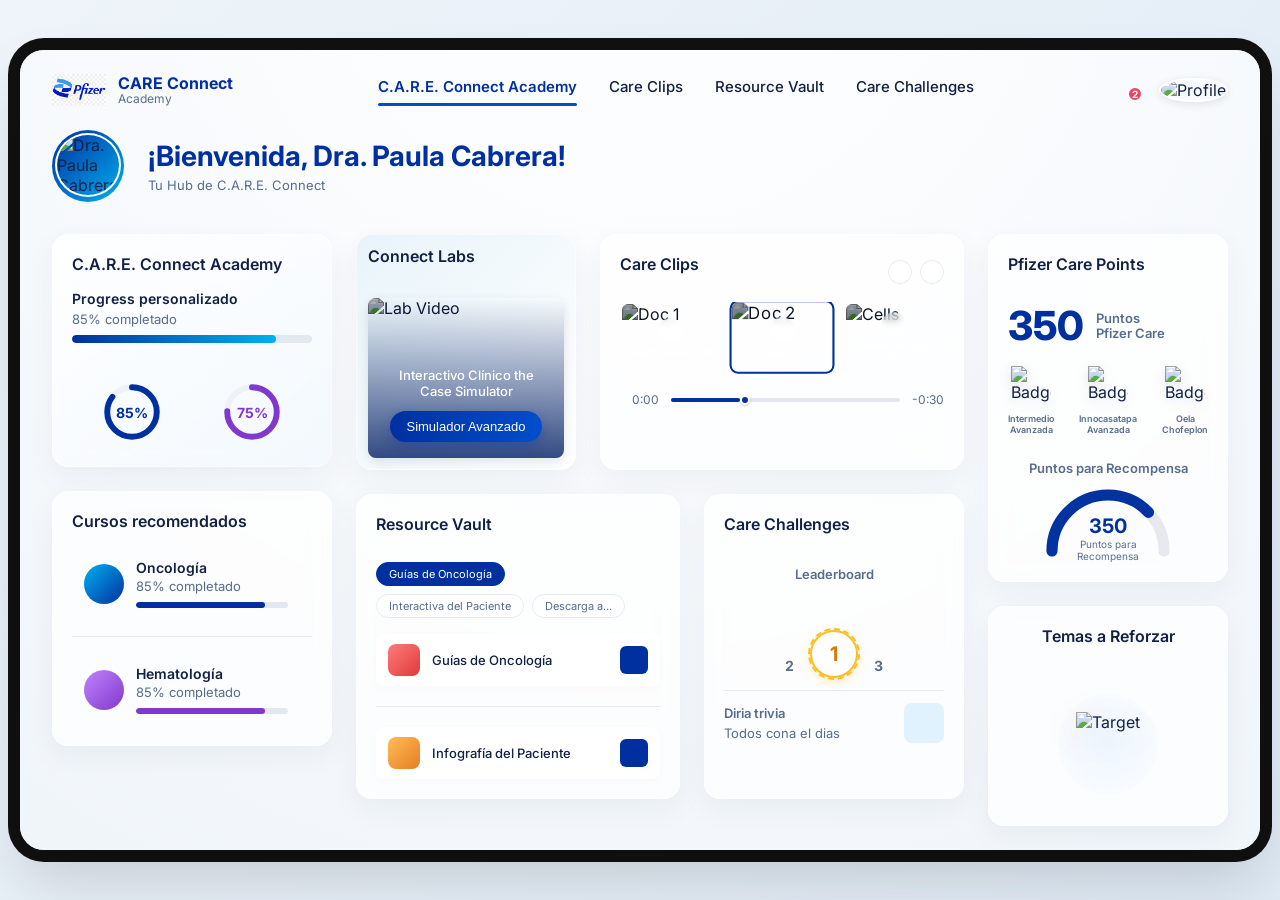
==== index.html @ 60bb23cb "Add files via upload" ====
<!DOCTYPE html>
<html lang="es">
<head>
    <meta charset="UTF-8">
    <meta name="viewport" content="width=device-width, initial-scale=1.0">
    <title>Pfizer CARE Connect Academy</title>
    <link rel="stylesheet" href="index.css">
    <link href="https://fonts.googleapis.com/css2?family=Inter:wght@400;500;600;700;800&display=swap" rel="stylesheet">
    <script src="https://unpkg.com/@phosphor-icons/web"></script>
</head>
<body>
    <div class="dashboard-wrapper">
        <div class="dashboard-container">
            <!-- Header -->
            <header class="header">
                <div class="logo">
                    <img src="logopng.png" alt="Pfizer Logo" class="pfizer-logo">
                    <div class="logo-text">
                        <span class="logo-title">CARE Connect</span>
                        <span class="logo-subtitle">Academy</span>
                    </div>
                </div>
                <nav class="main-nav">
                    <a href="#" class="active" data-target="view-academy">C.A.R.E. Connect Academy</a>
                    <a href="#" data-target="view-clips">Care Clips</a>
                    <a href="#" data-target="view-vault">Resource Vault</a>
                    <a href="#" data-target="view-challenges">Care Challenges</a>
                </nav>
                <div class="header-actions">
                    <i class="ph ph-chat-centered-dots action-icon" id="btn-chat"></i>
                    <div class="notification" id="btn-notification">
                        <i class="ph ph-bell action-icon"></i>
                        <span class="badge">2</span>
                        <div class="dropdown-menu" id="notif-dropdown">
                            <div class="dropdown-header">Notificaciones</div>
                            <div class="dropdown-item">Nueva guía subida</div>
                            <div class="dropdown-item">Actualización de curso</div>
                        </div>
                    </div>
                    <div class="profile-menu" id="btn-profile">
                        <img src="https://i.pravatar.cc/150?img=47" alt="Profile" class="profile-pic">
                        <div class="dropdown-menu" id="profile-dropdown">
                            <div class="dropdown-item">Mi Perfil</div>
                            <div class="dropdown-item">Configuración</div>
                            <div class="dropdown-divider"></div>
                            <div class="dropdown-item">Cerrar Sesión</div>
                        </div>
                    </div>
                </div>
            </header>

            <!-- Welcome Section (Visible across views, or can be dynamic) -->
            <section class="welcome-section" id="welcome-section">
                <div class="welcome-avatar-wrapper">
                    <img src="https://i.pravatar.cc/150?img=47" alt="Dra. Paula Cabrera" class="large-profile-pic">
                </div>
                <div class="welcome-text">
                    <h1 id="welcome-title">¡Bienvenida, Dra. Paula Cabrera!</h1>
                    <p id="welcome-subtitle">Tu Hub de C.A.R.E. Connect</p>
                </div>
            </section>

            <!-- Main Content Area -->
            <main class="content-area">
                
                <!-- VIEW: ACADEMY (DASHBOARD ORIGINAL) -->
                <div id="view-academy" class="view-section active">
                    <div class="grid-container">
                        <!-- Left Column -->
                        <div class="col-left">
                            <div class="card academy-progress-card">
                                <h2 class="card-title">C.A.R.E. Connect Academy</h2>
                                <div class="progress-info">
                                    <h3>Progress personalizado</h3>
                                    <p>85% completado</p>
                                    <div class="progress-bar-container">
                                        <div class="progress-bar-fill gradient-blue" style="width: 85%;"></div>
                                    </div>
                                </div>
                                <div class="circular-charts">
                                    <div class="circle-chart blue" data-percent="85">
                                        <svg viewBox="0 0 36 36" class="circular-chart blue">
                                            <path class="circle-bg" d="M18 2.0845 a 15.9155 15.9155 0 0 1 0 31.831 a 15.9155 15.9155 0 0 1 0 -31.831" />
                                            <path class="circle" stroke-dasharray="85, 100" d="M18 2.0845 a 15.9155 15.9155 0 0 1 0 31.831 a 15.9155 15.9155 0 0 1 0 -31.831" />
                                        </svg>
                                        <span>85%</span>
                                    </div>
                                    <div class="circle-chart purple" data-percent="75">
                                        <svg viewBox="0 0 36 36" class="circular-chart purple">
                                            <path class="circle-bg" d="M18 2.0845 a 15.9155 15.9155 0 0 1 0 31.831 a 15.9155 15.9155 0 0 1 0 -31.831" />
                                            <path class="circle" stroke-dasharray="75, 100" d="M18 2.0845 a 15.9155 15.9155 0 0 1 0 31.831 a 15.9155 15.9155 0 0 1 0 -31.831" />
                                        </svg>
                                        <span>75%</span>
                                    </div>
                                </div>
                            </div>
                            <div class="card recommended-courses">
                                <h2 class="card-title">Cursos recomendados</h2>
                                <div class="course-list">
                                    <div class="course-item">
                                        <div class="course-header">
                                            <div class="course-icon blue-bg"><i class="ph ph-virus"></i></div>
                                            <div class="course-details">
                                                <h4>Oncología</h4><p>85% completado</p>
                                                <div class="progress-bar-container sm"><div class="progress-bar-fill blue" style="width: 85%;"></div></div>
                                            </div>
                                            <i class="ph ph-caret-right chevron"></i>
                                        </div>
                                        <div class="course-body">
                                            <p>Módulo 1: Introducción completado.</p><p>Módulo 2: Tratamientos (en curso).</p>
                                            <button class="btn-primary" style="margin-top: 8px; font-size: 11px;">Continuar</button>
                                        </div>
                                    </div>
                                    <div class="divider"></div>
                                    <div class="course-item">
                                        <div class="course-header">
                                            <div class="course-icon purple-bg"><i class="ph ph-dna"></i></div>
                                            <div class="course-details">
                                                <h4>Hematología</h4><p>85% completado</p>
                                                <div class="progress-bar-container sm"><div class="progress-bar-fill purple" style="width: 85%;"></div></div>
                                            </div>
                                            <i class="ph ph-caret-right chevron"></i>
                                        </div>
                                        <div class="course-body">
                                            <p>Módulo 1: Conceptos básicos.</p>
                                            <button class="btn-primary" style="margin-top: 8px; font-size: 11px;">Continuar</button>
                                        </div>
                                    </div>
                                </div>
                            </div>
                        </div>

                        <!-- Middle Column -->
                        <div class="col-middle">
                            <div class="middle-top-row">
                                <div class="card connect-labs">
                                    <div class="card-header"><h2 class="card-title">Connect Labs</h2></div>
                                    <div class="lab-video-container">
                                        <img src="file:///C:/Users/monst/.gemini/antigravity/brain/89992538-8777-4d93-a651-e036938b153f/lab_simulator_1784930341610.jpg" alt="Lab Video" class="lab-img interactive-bg">
                                        <div class="video-overlay">
                                            <h3>Interactivo Clínico the<br>Case Simulator</h3>
                                            <button class="btn-primary pulse-btn" onclick="alert('Abriendo Simulador Avanzado...')">Simulador Avanzado</button>
                                        </div>
                                    </div>
                                </div>
                                <div class="card care-clips">
                                    <div class="card-header clips-header">
                                        <h2 class="card-title">Care Clips</h2>
                                        <div class="carousel-nav"><button class="nav-btn"><i class="ph ph-caret-left"></i></button><button class="nav-btn"><i class="ph ph-caret-right"></i></button></div>
                                    </div>
                                    <div class="clips-container">
                                        <div class="clip" data-title="Diagnóstica de 2 min" data-time="0:00" data-end="-2:00">
                                            <img src="https://images.unsplash.com/photo-1622253692010-333f2da6031d?ixlib=rb-4.0.3&auto=format&fit=crop&w=200&q=60" alt="Doc 1">
                                            <div class="clip-overlay"><div class="play-btn-small"><i class="ph-fill ph-play"></i></div><span>Diagnóstica de 2 min</span></div>
                                        </div>
                                        <div class="clip active" data-title="Charla KOL" data-time="0:00" data-end="-0:30">
                                            <img src="https://images.unsplash.com/photo-1537368910025-700350fe46c7?ixlib=rb-4.0.3&auto=format&fit=crop&w=200&q=60" alt="Doc 2">
                                            <div class="clip-overlay"><div class="play-btn-small"><i class="ph-fill ph-play"></i></div><span>Charla KOL</span></div>
                                        </div>
                                        <div class="clip" data-title="Terapia Celular en Sm..." data-time="0:00" data-end="-5:15">
                                            <img src="https://images.unsplash.com/photo-1579684385127-1ef15d508118?ixlib=rb-4.0.3&auto=format&fit=crop&w=200&q=60" alt="Cells">
                                            <div class="clip-overlay"><div class="play-btn-small"><i class="ph-fill ph-play"></i></div><span>Terapia Celular en Sm...</span></div>
                                        </div>
                                    </div>
                                    <div class="video-controls">
                                        <i class="ph-fill ph-play play-main"></i>
                                        <span class="time">0:00</span><div class="scrub-bar"><div class="scrub-fill"></div><div class="scrub-thumb"></div></div><span class="time">-0:30</span>
                                    </div>
                                </div>
                            </div>
                            <div class="middle-bottom-row">
                                <div class="card resource-vault">
                                    <div class="card-header vault-header"><h2 class="card-title">Resource Vault</h2><i class="ph ph-download-simple download-icon-header"></i></div>
                                    <div class="vault-tags">
                                        <span class="tag active">Guías de Oncología</span><span class="tag">Interactiva del Paciente</span><span class="tag">Descarga a...</span>
                                    </div>
                                    <div class="resource-list">
                                        <div class="resource-item">
                                            <div class="resource-icon red"><i class="ph-fill ph-file-text"></i></div>
                                            <span class="resource-name">Guías de Oncología</span><button class="btn-download"><i class="ph ph-download-simple"></i></button>
                                        </div>
                                        <div class="divider"></div>
                                        <div class="resource-item">
                                            <div class="resource-icon orange"><i class="ph-fill ph-file-arrow-down"></i></div>
                                            <span class="resource-name">Infografía del Paciente</span><button class="btn-download"><i class="ph ph-download-simple"></i></button>
                                        </div>
                                    </div>
                                </div>
                                <div class="card care-challenges">
                                    <div class="card-header"><h2 class="card-title">Care Challenges</h2></div>
                                    <div class="leaderboard-section">
                                        <h3 class="section-subtitle">Leaderboard</h3>
                                        <div class="podium">
                                            <div class="podium-item second"><span class="rank-num">2</span><div class="crown silver-crown"><i class="ph-fill ph-crown"></i></div></div>
                                            <div class="podium-item first"><div class="first-circle"><div class="dots-circle"></div><span class="rank-num">1</span></div></div>
                                            <div class="podium-item third"><span class="rank-num">3</span><div class="crown bronze-crown"><i class="ph-fill ph-crown"></i></div></div>
                                        </div>
                                    </div>
                                    <div class="divider"></div>
                                    <div class="trivia-section">
                                        <div class="trivia-text"><h3 class="section-subtitle">Diria trivia</h3><p>Todos cona el dias</p></div>
                                        <div class="trivia-icon-box"><i class="ph ph-chart-line-up"></i></div>
                                    </div>
                                </div>
                            </div>
                        </div>

                        <!-- Right Column -->
                        <div class="col-right">
                            <div class="card care-points">
                                <div class="card-header"><h2 class="card-title">Pfizer Care Points</h2></div>
                                <div class="points-total">
                                    <span class="big-number">350</span><span class="points-text">Puntos<br>Pfizer Care</span>
                                </div>
                                <div class="badges-row">
                                    <div class="badge-item"><img src="https://cdn-icons-png.flaticon.com/512/5406/5406792.png" alt="Badge 1"><span>Intermedio<br>Avanzada</span></div>
                                    <div class="badge-item"><img src="https://cdn-icons-png.flaticon.com/512/5406/5406792.png" alt="Badge 2"><span>Innocasatapa<br>Avanzada</span></div>
                                    <div class="badge-item"><img src="https://cdn-icons-png.flaticon.com/512/3176/3176294.png" alt="Badge 3"><span>Oela<br>Chofeplon</span></div>
                                </div>
                                <div class="reward-points">
                                    <h3 class="section-subtitle">Puntos para Recompensa</h3>
                                    <div class="gauge-container">
                                        <svg viewBox="0 0 100 50" class="gauge">
                                            <path class="gauge-bg" d="M 10 45 A 35 35 0 0 1 90 45" fill="none" stroke="#e6eaf0" stroke-width="8" stroke-linecap="round"/>
                                            <path class="gauge-fill" d="M 10 45 A 35 35 0 0 1 90 45" fill="none" stroke="#0033a0" stroke-width="8" stroke-linecap="round" stroke-dasharray="110" stroke-dashoffset="15"/>
                                        </svg>
                                        <div class="gauge-text"><span class="gauge-value">350</span><span class="gauge-label">Puntos para<br>Recompensa</span></div>
                                    </div>
                                </div>
                            </div>
                            <div class="card topics-reinforce">
                                <div class="card-header"><h2 class="card-title">Temas a Reforzar</h2></div>
                                <div class="target-icon-container"><img src="https://cdn-icons-png.flaticon.com/512/751/751463.png" alt="Target" class="target-icon"></div>
                            </div>
                        </div>
                    </div>
                </div>

                <!-- VIEW: CARE CLIPS -->
                <div id="view-clips" class="view-section" style="display: none;">
                    <div class="card view-clips-card">
                        <div class="video-player-container">
                            <!-- Real HTML5 Video element with a placeholder video -->
                            <video id="main-video-player" controls poster="https://images.unsplash.com/photo-1537368910025-700350fe46c7?ixlib=rb-4.0.3&auto=format&fit=crop&w=1200&q=80">
                                <source src="https://www.w3schools.com/html/mov_bbb.mp4" type="video/mp4">
                                Tu navegador no soporta HTML video.
                            </video>
                            <div class="video-info-overlay">
                                <h2>Charla KOL: Avances en Tratamientos Oncológicos</h2>
                                <p>Dr. Carlos Ruiz | Pfizer Academy Especialistas</p>
                            </div>
                        </div>
                        
                        <div class="video-playlist-section">
                            <h3>Siguientes en la lista</h3>
                            <div class="playlist-grid">
                                <div class="playlist-item" onclick="playVideo('https://www.w3schools.com/html/mov_bbb.mp4', 'Diagnóstico Temprano', 'Dra. Ana López')">
                                    <div class="thumb-container">
                                        <img src="https://images.unsplash.com/photo-1622253692010-333f2da6031d?ixlib=rb-4.0.3&auto=format&fit=crop&w=300&q=60" alt="Video thumb">
                                        <span class="duration">02:15</span>
                                    </div>
                                    <div class="thumb-info">
                                        <h4>Diagnóstica de 2 min</h4>
                                        <p>Serie rápida de aprendizaje</p>
                                    </div>
                                </div>
                                <div class="playlist-item" onclick="playVideo('https://www.w3schools.com/html/mov_bbb.mp4', 'Terapia Celular', 'Investigador Principal')">
                                    <div class="thumb-container">
                                        <img src="https://images.unsplash.com/photo-1579684385127-1ef15d508118?ixlib=rb-4.0.3&auto=format&fit=crop&w=300&q=60" alt="Video thumb">
                                        <span class="duration">05:10</span>
                                    </div>
                                    <div class="thumb-info">
                                        <h4>Terapia Celular en Sm...</h4>
                                        <p>Avances de laboratorio</p>
                                    </div>
                                </div>
                                <div class="playlist-item" onclick="playVideo('https://www.w3schools.com/html/mov_bbb.mp4', 'Inmunoterapia', 'Dr. Martín')">
                                    <div class="thumb-container">
                                        <img src="https://images.unsplash.com/photo-1576091160399-112ba8d25d1d?ixlib=rb-4.0.3&auto=format&fit=crop&w=300&q=60" alt="Video thumb">
                                        <span class="duration">12:30</span>
                                    </div>
                                    <div class="thumb-info">
                                        <h4>Inmunoterapia Guiada</h4>
                                        <p>Casos clínicos reales</p>
                                    </div>
                                </div>
                            </div>
                        </div>
                    </div>
                </div>

                <!-- VIEW: RESOURCE VAULT -->
                <div id="view-vault" class="view-section" style="display: none;">
                    <div class="card view-vault-card">
                        <div class="vault-header-area">
                            <h2>Centro de Recursos y Descargas</h2>
                            <div class="search-bar">
                                <i class="ph ph-magnifying-glass"></i>
                                <input type="text" placeholder="Buscar guías, infografías, estudios...">
                            </div>
                        </div>
                        
                        <div class="vault-categories">
                            <button class="btn-category active">Todos los archivos</button>
                            <button class="btn-category">Oncología</button>
                            <button class="btn-category">Hematología</button>
                            <button class="btn-category">Pacientes</button>
                        </div>

                        <div class="files-grid">
                            <!-- File 1 -->
                            <div class="file-card">
                                <div class="file-icon pdf"><i class="ph-fill ph-file-pdf"></i></div>
                                <div class="file-details">
                                    <h4>Guía Práctica Oncología 2026</h4>
                                    <p>Actualizado: Hace 2 días • 2.4 MB</p>
                                </div>
                                <button class="btn-primary btn-sm" onclick="alert('Descargando PDF...')">Descargar</button>
                            </div>
                            <!-- File 2 -->
                            <div class="file-card">
                                <div class="file-icon img"><i class="ph-fill ph-file-image"></i></div>
                                <div class="file-details">
                                    <h4>Infografía del Paciente</h4>
                                    <p>Actualizado: Hace 1 semana • 1.1 MB</p>
                                </div>
                                <button class="btn-primary btn-sm" onclick="alert('Descargando Infografía...')">Descargar</button>
                            </div>
                            <!-- File 3 -->
                            <div class="file-card">
                                <div class="file-icon doc"><i class="ph-fill ph-file-doc"></i></div>
                                <div class="file-details">
                                    <h4>Estudio Clínico Fase 3</h4>
                                    <p>Actualizado: Hace 1 mes • 4.5 MB</p>
                                </div>
                                <button class="btn-primary btn-sm" onclick="alert('Descargando Documento...')">Descargar</button>
                            </div>
                            <!-- File 4 -->
                            <div class="file-card">
                                <div class="file-icon video"><i class="ph-fill ph-file-video"></i></div>
                                <div class="file-details">
                                    <h4>Presentación Terapia Celular</h4>
                                    <p>Actualizado: Hace 2 meses • 15 MB</p>
                                </div>
                                <button class="btn-primary btn-sm" onclick="alert('Descargando Video...')">Descargar</button>
                            </div>
                        </div>
                    </div>
                </div>

                <!-- VIEW: CARE CHALLENGES -->
                <div id="view-challenges" class="view-section" style="display: none;">
                    <div class="grid-container challenges-grid">
                        <div class="col-left">
                            <div class="card my-stats-card">
                                <h2>Mis Estadísticas</h2>
                                <div class="stats-row">
                                    <div class="stat-box">
                                        <i class="ph-fill ph-star"></i>
                                        <span>Nivel</span>
                                        <strong>Diamante</strong>
                                    </div>
                                    <div class="stat-box">
                                        <i class="ph-fill ph-fire"></i>
                                        <span>Racha</span>
                                        <strong>12 Días</strong>
                                    </div>
                                </div>
                                <h3 style="margin-top: 20px;">Retos Activos</h3>
                                <div class="challenge-item">
                                    <div class="challenge-info">
                                        <h4>Trivia Diaria: Hematología</h4>
                                        <p>Completa 5 preguntas sin error</p>
                                    </div>
                                    <button class="btn-primary btn-sm" onclick="alert('Iniciando Trivia...')">Jugar</button>
                                </div>
                                <div class="challenge-item">
                                    <div class="challenge-info">
                                        <h4>Ver 3 Care Clips</h4>
                                        <p>Progreso: 1/3</p>
                                    </div>
                                    <button class="btn-primary btn-sm btn-outline">Ir a Clips</button>
                                </div>
                            </div>
                        </div>
                        <div class="col-middle" style="grid-column: span 2;">
                            <div class="card leaderboard-card">
                                <div class="card-header">
                                    <h2>Tabla de Clasificación Nacional</h2>
                                    <select class="custom-select">
                                        <option>Este Mes</option>
                                        <option>Esta Semana</option>
                                    </select>
                                </div>
                                <div class="leaderboard-table">
                                    <div class="lb-row lb-header">
                                        <div class="lb-rank">Puesto</div>
                                        <div class="lb-user">Doctor(a)</div>
                                        <div class="lb-points">Puntos</div>
                                    </div>
                                    <div class="lb-row lb-gold">
                                        <div class="lb-rank"><i class="ph-fill ph-medal"></i> 1</div>
                                        <div class="lb-user"><img src="https://i.pravatar.cc/150?img=11" alt="avatar"> Dra. Silvia Torres</div>
                                        <div class="lb-points">1,250</div>
                                    </div>
                                    <div class="lb-row lb-silver">
                                        <div class="lb-rank"><i class="ph-fill ph-medal"></i> 2</div>
                                        <div class="lb-user"><img src="https://i.pravatar.cc/150?img=47" alt="avatar"> Dra. Paula Cabrera</div>
                                        <div class="lb-points">1,120</div>
                                    </div>
                                    <div class="lb-row lb-bronze">
                                        <div class="lb-rank"><i class="ph-fill ph-medal"></i> 3</div>
                                        <div class="lb-user"><img src="https://i.pravatar.cc/150?img=33" alt="avatar"> Dr. Luis Mendez</div>
                                        <div class="lb-points">980</div>
                                    </div>
                                    <div class="lb-row">
                                        <div class="lb-rank">4</div>
                                        <div class="lb-user"><img src="https://i.pravatar.cc/150?img=12" alt="avatar"> Dr. Roberto Gómez</div>
                                        <div class="lb-points">850</div>
                                    </div>
                                    <div class="lb-row">
                                        <div class="lb-rank">5</div>
                                        <div class="lb-user"><img src="https://i.pravatar.cc/150?img=5" alt="avatar"> Dra. Ana Ríos</div>
                                        <div class="lb-points">700</div>
                                    </div>
                                </div>
                            </div>
                        </div>
                    </div>
                </div>

            </main>
        </div>
    </div>
    <script src="script.js"></script>
</body>
</html>
---- index.css ----
/* index.css */
:root {
    --bg-gradient: linear-gradient(135deg, #eef4f9 0%, #dfeaf5 100%);
    --card-bg: rgba(255, 255, 255, 0.75);
    --card-shadow: 0 10px 30px rgba(13, 35, 67, 0.05), inset 0 0 0 1px rgba(255, 255, 255, 0.5);
    --text-primary: #122143;
    --text-secondary: #576d8b;
    --pfizer-blue: #0030a0;
    --pfizer-light-blue: #004ecc;
    --cyan: #00b0f0;
    --purple: #8138cc;
    --red: #eb455f;
    --orange: #f29339;
    --green: #22c55e;
    --border-color: #e5eaf2;
    --radius-sm: 8px;
    --radius-md: 16px;
    --radius-lg: 24px;
    --font-main: 'Inter', sans-serif;
    --transition: all 0.3s ease;
}

* {
    margin: 0;
    padding: 0;
    box-sizing: border-box;
}

body {
    font-family: var(--font-main);
    background: var(--bg-gradient);
    color: var(--text-primary);
    min-height: 100vh;
    display: flex;
    justify-content: center;
    align-items: center;
    padding: 20px;
    overflow-x: hidden;
}

/* Dashboard Wrapper simulates the monitor in the image */
.dashboard-wrapper {
    width: 100%;
    max-width: 1400px;
    background: radial-gradient(circle at 50% -20%, #ffffff 0%, #f0f5fa 100%);
    border-radius: var(--radius-lg);
    box-shadow: 0 30px 60px rgba(0, 0, 0, 0.15), 0 0 0 12px #111; /* simulate monitor border */
    overflow: hidden;
    position: relative;
}

/* Add a reflection effect like the screen in the image */
.dashboard-wrapper::before {
    content: '';
    position: absolute;
    top: 0;
    left: -100%;
    width: 50%;
    height: 100%;
    background: linear-gradient(to right, rgba(255,255,255,0) 0%, rgba(255,255,255,0.1) 50%, rgba(255,255,255,0) 100%);
    transform: skewX(-20deg);
    pointer-events: none;
    animation: shine 10s infinite;
}

@keyframes shine {
    0% { left: -100%; }
    20% { left: 200%; }
    100% { left: 200%; }
}

.dashboard-container {
    padding: 24px 32px;
    width: 100%;
}

/* Typography */
h1 { font-size: 28px; font-weight: 700; color: var(--pfizer-blue); margin-bottom: 4px; }
h2.card-title { font-size: 16px; font-weight: 600; color: var(--text-primary); margin-bottom: 16px; }
h3 { font-size: 14px; font-weight: 600; color: var(--text-primary); }
h4 { font-size: 14px; font-weight: 600; color: var(--text-primary); }
p { font-size: 13px; color: var(--text-secondary); }
.section-subtitle { font-size: 13px; font-weight: 600; color: var(--text-secondary); }

/* Header */
.header {
    display: flex;
    justify-content: space-between;
    align-items: center;
    padding-bottom: 24px;
}

.logo { display: flex; align-items: center; gap: 12px; }
.pfizer-logo { height: 32px; }
.logo-text { display: flex; flex-direction: column; line-height: 1.1; }
.logo-title { font-weight: 700; font-size: 16px; color: var(--pfizer-blue); }
.logo-subtitle { font-weight: 400; font-size: 12px; color: var(--text-secondary); }

.main-nav {
    display: flex;
    gap: 32px;
}
.main-nav a {
    text-decoration: none;
    color: var(--text-primary);
    font-weight: 500;
    font-size: 15px;
    position: relative;
    padding-bottom: 8px;
    transition: var(--transition);
}
.main-nav a.active {
    color: var(--pfizer-blue);
    font-weight: 600;
}
.main-nav a.active::after {
    content: '';
    position: absolute;
    bottom: -2px;
    left: 0;
    width: 100%;
    height: 3px;
    background: var(--pfizer-light-blue);
    border-radius: 2px;
}

.header-actions { display: flex; align-items: center; gap: 20px; }
.action-icon { font-size: 24px; color: var(--text-secondary); cursor: pointer; transition: color 0.2s; }
.action-icon:hover { color: var(--pfizer-blue); }
.notification { position: relative; cursor: pointer; }
.badge {
    position: absolute;
    top: -4px;
    right: -4px;
    background: var(--red);
    color: white;
    font-size: 10px;
    font-weight: bold;
    width: 16px;
    height: 16px;
    border-radius: 50%;
    display: flex;
    justify-content: center;
    align-items: center;
    border: 2px solid #fff;
}
.profile-pic { width: 40px; height: 40px; border-radius: 50%; object-fit: cover; border: 2px solid white; box-shadow: 0 2px 8px rgba(0,0,0,0.1); cursor: pointer;}

/* Welcome Section */
.welcome-section {
    display: flex;
    align-items: center;
    gap: 24px;
    margin-bottom: 32px;
    position: relative;
    z-index: 1;
}
.welcome-avatar-wrapper {
    position: relative;
    width: 72px;
    height: 72px;
    border-radius: 50%;
    padding: 3px;
    background: linear-gradient(135deg, var(--pfizer-blue), var(--cyan));
}
.large-profile-pic {
    width: 100%;
    height: 100%;
    border-radius: 50%;
    object-fit: cover;
    border: 2px solid white;
}

/* Grid Layout */
.grid-container {
    display: grid;
    grid-template-columns: 280px 1fr 240px;
    gap: 24px;
}
.col-left { display: flex; flex-direction: column; gap: 24px; }
.col-middle { display: flex; flex-direction: column; gap: 24px; }
.middle-top-row { display: grid; grid-template-columns: 1fr 1.3fr; gap: 24px; }
.middle-bottom-row { display: grid; grid-template-columns: 1fr 0.8fr; gap: 24px; }
.col-right { display: flex; flex-direction: column; gap: 24px; }

/* Cards Common */
.card {
    background: var(--card-bg);
    backdrop-filter: blur(10px);
    border-radius: var(--radius-md);
    padding: 20px;
    box-shadow: var(--card-shadow);
    display: flex;
    flex-direction: column;
}
.card-header { display: flex; justify-content: space-between; align-items: center; margin-bottom: 16px; }
.divider { height: 1px; background: var(--border-color); margin: 12px 0; width: 100%; }

/* Progress Bars */
.progress-bar-container {
    width: 100%;
    height: 8px;
    background: #e2e8f0;
    border-radius: 4px;
    margin-top: 8px;
    overflow: hidden;
}
.progress-bar-container.sm { height: 6px; }
.progress-bar-fill {
    height: 100%;
    border-radius: 4px;
    transition: width 1s cubic-bezier(0.4, 0, 0.2, 1);
}
.progress-bar-fill.gradient-blue { background: linear-gradient(90deg, var(--pfizer-blue), var(--cyan)); }
.progress-bar-fill.blue { background: var(--pfizer-blue); }
.progress-bar-fill.purple { background: var(--purple); }

/* Buttons */
.btn-primary {
    background: linear-gradient(90deg, var(--pfizer-blue), var(--pfizer-light-blue));
    color: white;
    border: none;
    padding: 8px 16px;
    border-radius: 20px;
    font-size: 13px;
    font-weight: 500;
    cursor: pointer;
    box-shadow: 0 4px 12px rgba(0, 48, 160, 0.3);
    transition: var(--transition);
}
.btn-primary:hover {
    transform: translateY(-2px);
    box-shadow: 0 6px 16px rgba(0, 48, 160, 0.4);
}

/* -- SPECIFIC COMPONENTS -- */

/* Academy Progress Card */
.academy-progress-card {
    background: linear-gradient(to bottom right, rgba(255,255,255,0.9), rgba(240,248,255,0.6));
}
.progress-info { margin-bottom: 24px; }
.progress-info h3 { margin-bottom: 4px; }
.circular-charts { display: flex; justify-content: space-around; margin-top: 10px; }
.circle-chart {
    position: relative;
    width: 70px;
    height: 70px;
    display: flex;
    justify-content: center;
    align-items: center;
}
.circle-chart span { position: absolute; font-weight: 700; font-size: 14px; }
.circle-chart.blue span { color: var(--pfizer-blue); }
.circle-chart.purple span { color: var(--purple); }

.circular-chart { display: block; margin: 0 auto; max-width: 80%; max-height: 250px; }
.circle-bg { fill: none; stroke: #edf2f7; stroke-width: 3.8; }
.circle {
    fill: none;
    stroke-width: 3.8;
    stroke-linecap: round;
    animation: progress 1s ease-out forwards;
}
.blue .circle { stroke: var(--pfizer-blue); }
.purple .circle { stroke: var(--purple); }

@keyframes progress {
    0% { stroke-dasharray: 0 100; }
}

/* Recommended Courses */
.course-list { display: flex; flex-direction: column; gap: 4px; }
.course-item { display: flex; align-items: center; gap: 12px; cursor: pointer; transition: var(--transition); padding: 8px; border-radius: var(--radius-sm); }
.course-item:hover { background: rgba(255,255,255,0.5); }
.course-icon {
    width: 40px; height: 40px; border-radius: 50%;
    display: flex; justify-content: center; align-items: center;
    font-size: 20px; color: white;
}
.course-icon.blue-bg { background: linear-gradient(135deg, var(--cyan), var(--pfizer-blue)); }
.course-icon.purple-bg { background: linear-gradient(135deg, #c084fc, var(--purple)); }
.course-details { flex: 1; }
.course-details h4 { margin-bottom: 2px; }
.chevron { color: var(--text-secondary); font-size: 16px; }

/* Connect Labs */
.connect-labs { padding: 12px; background: linear-gradient(to bottom right, #e8f4fa, #ffffff); }
.lab-video-container {
    position: relative;
    border-radius: var(--radius-sm);
    overflow: hidden;
    height: 160px;
    box-shadow: 0 4px 12px rgba(0,0,0,0.1);
}
.lab-img { width: 100%; height: 100%; object-fit: cover; filter: brightness(0.7); }
.video-overlay {
    position: absolute;
    bottom: 0; left: 0; right: 0;
    padding: 16px;
    display: flex;
    flex-direction: column;
    align-items: center;
    justify-content: flex-end;
    text-align: center;
    height: 100%;
    background: linear-gradient(to top, rgba(0,30,100,0.8), transparent);
}
.video-overlay h3 { color: white; margin-bottom: 12px; font-weight: 500; font-size: 13px; }

/* Care Clips */
.clips-header { margin-bottom: 12px; }
.carousel-nav { display: flex; gap: 8px; }
.nav-btn {
    background: white; border: 1px solid var(--border-color);
    width: 24px; height: 24px; border-radius: 50%;
    display: flex; justify-content: center; align-items: center;
    cursor: pointer; color: var(--text-secondary);
}
.nav-btn:hover { background: var(--pfizer-blue); color: white; border-color: var(--pfizer-blue); }
.clips-container { display: flex; gap: 12px; margin-bottom: 16px; overflow-x: auto; padding-bottom: 4px; }
.clips-container::-webkit-scrollbar { display: none; }
.clip {
    position: relative;
    min-width: 100px; height: 70px;
    border-radius: 8px; overflow: hidden;
    cursor: pointer;
    border: 2px solid transparent;
    transition: var(--transition);
}
.clip.active { border-color: var(--pfizer-blue); transform: scale(1.05); }
.clip img { width: 100%; height: 100%; object-fit: cover; filter: brightness(0.6); }
.clip-overlay {
    position: absolute; top: 0; left: 0; right: 0; bottom: 0;
    display: flex; flex-direction: column; justify-content: center; align-items: center;
    color: white; padding: 4px; text-align: center;
}
.play-btn-small { background: rgba(255,255,255,0.3); border-radius: 50%; width: 24px; height: 24px; display: flex; justify-content: center; align-items: center; margin-bottom: 4px; backdrop-filter: blur(4px); }
.clip-overlay span { font-size: 9px; font-weight: 500; }
.video-controls { display: flex; align-items: center; gap: 12px; font-size: 12px; color: var(--text-secondary); }
.play-main { font-size: 16px; color: var(--pfizer-blue); cursor: pointer; }
.scrub-bar { flex: 1; height: 4px; background: #e2e8f0; border-radius: 2px; position: relative; cursor: pointer; }
.scrub-fill { width: 30%; height: 100%; background: var(--pfizer-blue); border-radius: 2px; }
.scrub-thumb { position: absolute; left: 30%; top: -3px; width: 10px; height: 10px; background: var(--pfizer-blue); border-radius: 50%; border: 2px solid white; box-shadow: 0 1px 3px rgba(0,0,0,0.2); }

/* Resource Vault */
.vault-header { margin-bottom: 12px; }
.download-icon-header { color: var(--text-secondary); font-size: 20px; }
.vault-tags { display: flex; gap: 8px; margin-bottom: 16px; flex-wrap: wrap; }
.tag { padding: 4px 12px; background: white; border: 1px solid var(--border-color); border-radius: 12px; font-size: 11px; color: var(--text-secondary); cursor: pointer; }
.tag.active { background: var(--pfizer-blue); color: white; border-color: var(--pfizer-blue); }
.resource-list { display: flex; flex-direction: column; gap: 8px; }
.resource-item { display: flex; align-items: center; gap: 12px; background: white; padding: 10px 12px; border-radius: 8px; box-shadow: 0 2px 8px rgba(0,0,0,0.02); }
.resource-icon { width: 32px; height: 32px; border-radius: 8px; display: flex; justify-content: center; align-items: center; font-size: 18px; color: white; }
.resource-icon.red { background: linear-gradient(135deg, #ff7b7b, #e03a3a); }
.resource-icon.orange { background: linear-gradient(135deg, #ffbc59, #e67e22); }
.resource-name { flex: 1; font-size: 13px; font-weight: 500; }
.btn-download { background: var(--pfizer-blue); color: white; border: none; width: 28px; height: 28px; border-radius: 6px; display: flex; justify-content: center; align-items: center; cursor: pointer; transition: var(--transition); }
.btn-download:hover { background: var(--pfizer-light-blue); transform: translateY(-2px); }

/* Care Challenges */
.leaderboard-section { display: flex; flex-direction: column; align-items: center; }
.podium { display: flex; align-items: flex-end; gap: 16px; margin-top: 16px; height: 80px;}
.podium-item { display: flex; flex-direction: column; align-items: center; gap: 4px; }
.rank-num { font-size: 14px; font-weight: 700; color: var(--text-secondary); }
.crown { font-size: 24px; }
.silver-crown { color: #94a3b8; }
.bronze-crown { color: #b45309; }
.first-circle { 
    width: 48px; height: 48px; border-radius: 50%; 
    background: white; border: 2px solid #fbbf24;
    display: flex; justify-content: center; align-items: center;
    position: relative; box-shadow: 0 4px 12px rgba(251, 191, 36, 0.3);
}
.first-circle .rank-num { color: #d97706; font-size: 20px; }
.dots-circle {
    position: absolute; top: -4px; left: -4px; right: -4px; bottom: -4px;
    border-radius: 50%;
    border: 2px dashed #fbbf24;
    animation: rotate 10s linear infinite;
}
@keyframes rotate { 100% { transform: rotate(360deg); } }

.trivia-section { display: flex; justify-content: space-between; align-items: center; }
.trivia-text h3 { margin-bottom: 4px; }
.trivia-icon-box { width: 40px; height: 40px; background: #e0f2fe; border-radius: 8px; display: flex; justify-content: center; align-items: center; color: var(--cyan); font-size: 24px; }

/* Pfizer Care Points */
.points-total { display: flex; align-items: center; gap: 12px; margin-bottom: 20px; }
.big-number { font-size: 40px; font-weight: 800; color: var(--pfizer-blue); line-height: 1; }
.points-text { font-size: 13px; font-weight: 600; color: var(--text-secondary); line-height: 1.2; }

.badges-row { display: flex; justify-content: space-between; margin-bottom: 24px; }
.badge-item { display: flex; flex-direction: column; align-items: center; text-align: center; gap: 8px; }
.badge-item img { width: 40px; height: 40px; filter: drop-shadow(0 4px 6px rgba(0,0,0,0.1)); }
.badge-item span { font-size: 9px; font-weight: 600; color: var(--text-secondary); line-height: 1.2; }

.reward-points { text-align: center; }
.reward-points h3 { margin-bottom: 12px; }
.gauge-container { position: relative; width: 140px; margin: 0 auto; }
.gauge { width: 100%; overflow: visible; }
.gauge-fill { transition: stroke-dashoffset 1.5s ease-out; }
.gauge-text {
    position: absolute; bottom: 0; left: 0; right: 0;
    display: flex; flex-direction: column; align-items: center;
}
.gauge-value { font-size: 20px; font-weight: 700; color: var(--pfizer-blue); }
.gauge-label { font-size: 10px; color: var(--text-secondary); line-height: 1.2; }

/* Topics to reinforce */
.topics-reinforce { display: flex; flex-direction: column; align-items: center; padding-bottom: 32px; }
.target-icon-container {
    width: 100px; height: 100px;
    background: radial-gradient(circle, #eef6ff, transparent);
    border-radius: 50%;
    display: flex; justify-content: center; align-items: center;
    margin-top: 16px;
}
.target-icon { width: 64px; height: 64px; filter: drop-shadow(0 8px 16px rgba(0,0,0,0.1)); }

/* INTERACTIVE ELEMENTS (Dropdowns & Accordions) */
.notification, .profile-menu { position: relative; cursor: pointer; }
.dropdown-menu {
    position: absolute;
    top: 100%; right: 0;
    background: white;
    border-radius: var(--radius-sm);
    box-shadow: 0 10px 30px rgba(0,0,0,0.1);
    min-width: 180px;
    padding: 8px 0;
    margin-top: 10px;
    opacity: 0;
    visibility: hidden;
    transform: translateY(10px);
    transition: var(--transition);
    z-index: 100;
}
.dropdown-menu.show {
    opacity: 1; visibility: visible; transform: translateY(0);
}
.dropdown-header { padding: 8px 16px; font-weight: 600; font-size: 12px; color: var(--text-secondary); border-bottom: 1px solid var(--border-color); margin-bottom: 4px; }
.dropdown-item { padding: 8px 16px; font-size: 13px; color: var(--text-primary); cursor: pointer; transition: background 0.2s; }
.dropdown-item:hover { background: var(--bg-gradient); color: var(--pfizer-blue); }
.dropdown-divider { height: 1px; background: var(--border-color); margin: 4px 0; }

.course-item { display: flex; flex-direction: column; align-items: stretch; gap: 0; padding: 12px; border-radius: var(--radius-sm); transition: var(--transition); cursor: pointer; }
.course-header { display: flex; align-items: center; gap: 12px; width: 100%; }
.course-body { 
    max-height: 0; overflow: hidden; opacity: 0;
    padding-left: 52px; /* aligns with text */
    transition: all 0.3s ease; 
}
.course-body p { margin-top: 8px; font-size: 12px; }
.course-item.expanded { background: white; box-shadow: 0 4px 12px rgba(0,0,0,0.05); }
.course-item.expanded .course-body { max-height: 150px; opacity: 1; margin-top: 8px;}
.course-item.expanded .chevron { transform: rotate(90deg); color: var(--pfizer-blue); }

.chevron { transition: transform 0.3s ease; }

/* Interactive Simulator Animations */
.interactive-bg {
    animation: kenBurns 20s linear infinite alternate;
}
@keyframes kenBurns {
    0% { transform: scale(1) translate(0, 0); }
    100% { transform: scale(1.15) translate(-2%, -2%); }
}

.pulse-btn {
    position: relative;
    animation: pulseGlow 2s infinite;
}
@keyframes pulseGlow {
    0% { box-shadow: 0 0 0 0 rgba(0, 48, 160, 0.7); }
    70% { box-shadow: 0 0 0 10px rgba(0, 48, 160, 0); }
    100% { box-shadow: 0 0 0 0 rgba(0, 48, 160, 0); }
}

/* --- NEW VIEWS STYLES --- */
.view-section {
    display: none;
    animation: fadeIn 0.3s ease-in-out;
}
.view-section.active { display: block; }
@keyframes fadeIn { from { opacity: 0; transform: translateY(10px); } to { opacity: 1; transform: translateY(0); } }

/* Care Clips View */
.view-clips-card { padding: 0; overflow: hidden; }
.video-player-container { position: relative; width: 100%; height: 400px; background: #000; }
.video-player-container video { width: 100%; height: 100%; object-fit: cover; }
.video-info-overlay {
    position: absolute; bottom: 0; left: 0; right: 0;
    padding: 30px 20px 20px;
    background: linear-gradient(to top, rgba(0,0,0,0.8), transparent);
    color: white; pointer-events: none;
}
.video-info-overlay h2 { color: white; margin-bottom: 4px; font-size: 20px; }
.video-info-overlay p { color: #e2e8f0; font-size: 13px; }

.video-playlist-section { padding: 24px; }
.video-playlist-section h3 { margin-bottom: 16px; font-size: 16px; }
.playlist-grid { display: grid; grid-template-columns: repeat(auto-fill, minmax(250px, 1fr)); gap: 20px; }
.playlist-item { cursor: pointer; border-radius: var(--radius-sm); overflow: hidden; transition: var(--transition); }
.playlist-item:hover { transform: translateY(-4px); box-shadow: 0 10px 20px rgba(0,0,0,0.1); }
.thumb-container { position: relative; height: 140px; }
.thumb-container img { width: 100%; height: 100%; object-fit: cover; }
.thumb-container .duration {
    position: absolute; bottom: 8px; right: 8px;
    background: rgba(0,0,0,0.7); color: white;
    padding: 2px 6px; border-radius: 4px; font-size: 11px; font-weight: 600;
}
.thumb-info { padding: 12px; background: white; border: 1px solid var(--border-color); border-top: none; border-bottom-left-radius: var(--radius-sm); border-bottom-right-radius: var(--radius-sm); }
.thumb-info h4 { margin-bottom: 4px; font-size: 14px; color: var(--pfizer-blue); }

/* Resource Vault View */
.vault-header-area { display: flex; justify-content: space-between; align-items: center; margin-bottom: 24px; flex-wrap: wrap; gap: 16px;}
.search-bar { display: flex; align-items: center; background: white; border: 1px solid var(--border-color); border-radius: 20px; padding: 8px 16px; min-width: 300px; box-shadow: inset 0 2px 4px rgba(0,0,0,0.02); }
.search-bar input { border: none; outline: none; padding-left: 8px; width: 100%; background: transparent; font-family: var(--font-main); }
.search-bar i { color: var(--text-secondary); font-size: 18px; }
.vault-categories { display: flex; gap: 12px; margin-bottom: 24px; border-bottom: 1px solid var(--border-color); padding-bottom: 12px; }
.btn-category { background: transparent; border: none; font-size: 14px; font-weight: 600; color: var(--text-secondary); cursor: pointer; padding: 8px 16px; border-radius: 20px; transition: var(--transition); }
.btn-category.active, .btn-category:hover { background: var(--pfizer-blue); color: white; }

.files-grid { display: grid; grid-template-columns: repeat(auto-fill, minmax(280px, 1fr)); gap: 20px; }
.file-card { background: white; padding: 20px; border-radius: var(--radius-sm); border: 1px solid var(--border-color); display: flex; flex-direction: column; align-items: flex-start; gap: 16px; transition: var(--transition); }
.file-card:hover { transform: translateY(-2px); box-shadow: 0 8px 24px rgba(0,0,0,0.08); border-color: var(--pfizer-light-blue); }
.file-icon { width: 48px; height: 48px; border-radius: 12px; display: flex; justify-content: center; align-items: center; font-size: 24px; color: white; }
.file-icon.pdf { background: linear-gradient(135deg, #f87171, #dc2626); }
.file-icon.img { background: linear-gradient(135deg, #60a5fa, #2563eb); }
.file-icon.doc { background: linear-gradient(135deg, #fbbf24, #d97706); }
.file-icon.video { background: linear-gradient(135deg, #a78bfa, #7c3aed); }
.file-details h4 { font-size: 15px; margin-bottom: 4px; }
.btn-sm { font-size: 12px; padding: 6px 12px; border-radius: 16px; width: 100%; }

/* Care Challenges View */
.challenges-grid { grid-template-columns: 300px 1fr; }
.stats-row { display: flex; gap: 12px; margin-bottom: 20px; }
.stat-box { flex: 1; background: #f0f7ff; border: 1px solid #cce4fc; border-radius: 12px; padding: 16px; display: flex; flex-direction: column; align-items: center; gap: 4px; }
.stat-box i { font-size: 24px; color: var(--pfizer-blue); }
.stat-box span { font-size: 11px; color: var(--text-secondary); text-transform: uppercase; letter-spacing: 0.5px; }
.stat-box strong { font-size: 16px; color: var(--text-primary); }

.challenge-item { display: flex; justify-content: space-between; align-items: center; background: white; border: 1px solid var(--border-color); padding: 12px; border-radius: var(--radius-sm); margin-bottom: 12px; }
.challenge-info h4 { font-size: 13px; color: var(--pfizer-blue); margin-bottom: 2px; }
.btn-outline { background: transparent; color: var(--pfizer-blue); border: 1px solid var(--pfizer-blue); }
.btn-outline:hover { background: var(--pfizer-blue); color: white; }

.leaderboard-card { padding: 0; }
.leaderboard-card .card-header { padding: 20px 24px; border-bottom: 1px solid var(--border-color); margin: 0; }
.custom-select { padding: 6px 12px; border-radius: 6px; border: 1px solid var(--border-color); font-family: var(--font-main); color: var(--text-primary); background: #f8fafc; outline: none; }

.leaderboard-table { display: flex; flex-direction: column; }
.lb-row { display: grid; grid-template-columns: 80px 1fr 100px; align-items: center; padding: 16px 24px; border-bottom: 1px solid var(--border-color); transition: background 0.2s; }
.lb-row:hover { background: #f8fafc; }
.lb-header { font-weight: 600; font-size: 12px; color: var(--text-secondary); background: #f1f5f9; border-bottom: 2px solid var(--border-color); }
.lb-header:hover { background: #f1f5f9; }
.lb-rank { font-weight: 700; font-size: 16px; display: flex; align-items: center; gap: 6px; }
.lb-user { display: flex; align-items: center; gap: 12px; font-weight: 500; font-size: 14px; }
.lb-user img { width: 36px; height: 36px; border-radius: 50%; object-fit: cover; }
.lb-points { font-weight: 700; font-size: 15px; color: var(--pfizer-blue); text-align: right; }

.lb-gold { background: linear-gradient(90deg, rgba(251, 191, 36, 0.1), transparent); }
.lb-gold .lb-rank { color: #d97706; }
.lb-silver { background: linear-gradient(90deg, rgba(148, 163, 184, 0.1), transparent); }
.lb-silver .lb-rank { color: #64748b; }
.lb-bronze { background: linear-gradient(90deg, rgba(180, 83, 9, 0.1), transparent); }
.lb-bronze .lb-rank { color: #b45309; }

/* Responsive basics */
@media (max-width: 1200px) {
    .grid-container { grid-template-columns: 1fr 1fr; }
    .col-right { grid-column: 1 / -1; display: grid; grid-template-columns: 1fr 1fr; }
}
@media (max-width: 768px) {
    .grid-container { grid-template-columns: 1fr; }
    .middle-top-row, .middle-bottom-row, .col-right { grid-template-columns: 1fr; }
    .header { flex-direction: column; gap: 16px; }
    .main-nav { flex-wrap: wrap; justify-content: center; }
}
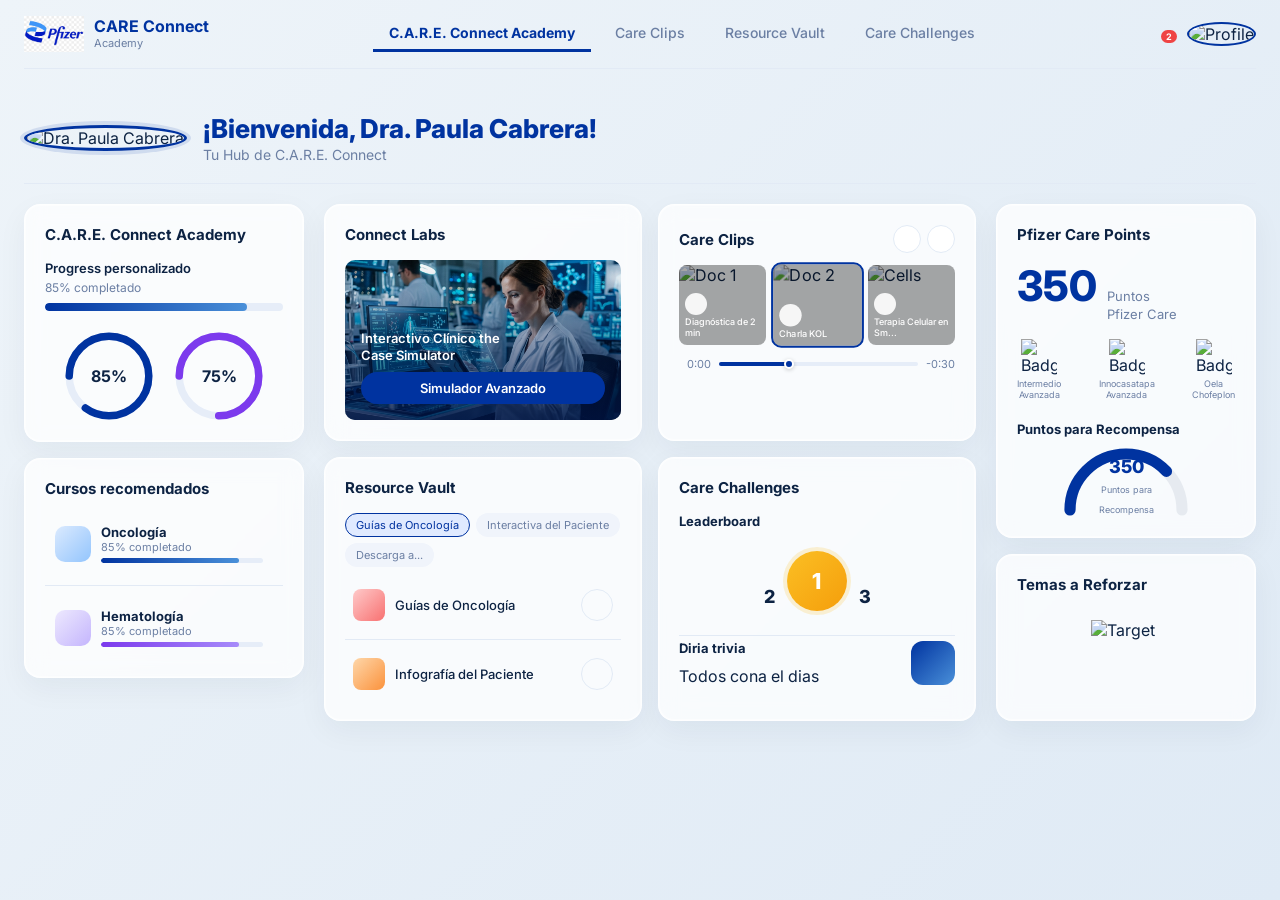
==== commit 17679c3f: "Add files via upload" ====
--- a/index.html
+++ b/index.html
@@ -136,7 +136,7 @@
                                 <div class="card connect-labs">
                                     <div class="card-header"><h2 class="card-title">Connect Labs</h2></div>
                                     <div class="lab-video-container">
-                                        <img src="file:///C:/Users/monst/.gemini/antigravity/brain/89992538-8777-4d93-a651-e036938b153f/lab_simulator_1784930341610.jpg" alt="Lab Video" class="lab-img interactive-bg">
+                                        <img src="lab_simulator.jpg" alt="Lab Video" class="lab-img interactive-bg">
                                         <div class="video-overlay">
                                             <h3>Interactivo Clínico the<br>Case Simulator</h3>
                                             <button class="btn-primary pulse-btn" onclick="alert('Abriendo Simulador Avanzado...')">Simulador Avanzado</button>
--- a/index.css
+++ b/index.css
@@ -3,484 +3,331 @@
     --bg-gradient: linear-gradient(135deg, #eef4f9 0%, #dfeaf5 100%);
     --card-bg: rgba(255, 255, 255, 0.75);
     --card-shadow: 0 10px 30px rgba(13, 35, 67, 0.05), inset 0 0 0 1px rgba(255, 255, 255, 0.5);
-    --text-primary: #122143;
-    --text-secondary: #576d8b;
-    --pfizer-blue: #0030a0;
-    --pfizer-light-blue: #004ecc;
-    --cyan: #00b0f0;
-    --purple: #8138cc;
-    --red: #eb455f;
-    --orange: #f29339;
-    --green: #22c55e;
-    --border-color: #e5eaf2;
-    --radius-sm: 8px;
-    --radius-md: 16px;
-    --radius-lg: 24px;
+    --text-primary: #0d2343;
+    --text-secondary: #6b7fa3;
+    --pfizer-blue: #0033a0;
+    --pfizer-light-blue: #4a90d9;
+    --pfizer-purple: #7c3aed;
+    --border-color: #e2eaf5;
+    --radius: 16px;
+    --radius-sm: 10px;
+    --transition: all 0.25s ease;
     --font-main: 'Inter', sans-serif;
-    --transition: all 0.3s ease;
-}
-
-* {
-    margin: 0;
-    padding: 0;
-    box-sizing: border-box;
-}
+}
+
+*, *::before, *::after { box-sizing: border-box; margin: 0; padding: 0; }
 
 body {
     font-family: var(--font-main);
     background: var(--bg-gradient);
+    min-height: 100vh;
     color: var(--text-primary);
-    min-height: 100vh;
-    display: flex;
-    justify-content: center;
-    align-items: center;
-    padding: 20px;
-    overflow-x: hidden;
-}
-
-/* Dashboard Wrapper simulates the monitor in the image */
-.dashboard-wrapper {
-    width: 100%;
-    max-width: 1400px;
-    background: radial-gradient(circle at 50% -20%, #ffffff 0%, #f0f5fa 100%);
-    border-radius: var(--radius-lg);
-    box-shadow: 0 30px 60px rgba(0, 0, 0, 0.15), 0 0 0 12px #111; /* simulate monitor border */
-    overflow: hidden;
-    position: relative;
-}
-
-/* Add a reflection effect like the screen in the image */
-.dashboard-wrapper::before {
-    content: '';
-    position: absolute;
-    top: 0;
-    left: -100%;
-    width: 50%;
-    height: 100%;
-    background: linear-gradient(to right, rgba(255,255,255,0) 0%, rgba(255,255,255,0.1) 50%, rgba(255,255,255,0) 100%);
-    transform: skewX(-20deg);
-    pointer-events: none;
-    animation: shine 10s infinite;
-}
-
-@keyframes shine {
-    0% { left: -100%; }
-    20% { left: 200%; }
-    100% { left: 200%; }
-}
-
-.dashboard-container {
-    padding: 24px 32px;
-    width: 100%;
-}
-
-/* Typography */
-h1 { font-size: 28px; font-weight: 700; color: var(--pfizer-blue); margin-bottom: 4px; }
-h2.card-title { font-size: 16px; font-weight: 600; color: var(--text-primary); margin-bottom: 16px; }
-h3 { font-size: 14px; font-weight: 600; color: var(--text-primary); }
-h4 { font-size: 14px; font-weight: 600; color: var(--text-primary); }
-p { font-size: 13px; color: var(--text-secondary); }
-.section-subtitle { font-size: 13px; font-weight: 600; color: var(--text-secondary); }
-
-/* Header */
+    -webkit-font-smoothing: antialiased;
+}
+
+/* ─── LAYOUT ─── */
+.dashboard-wrapper { min-height: 100vh; padding: 0 0 40px; }
+.dashboard-container { max-width: 1440px; margin: 0 auto; padding: 0 24px; }
+
+/* ─── HEADER ─── */
 .header {
     display: flex;
+    align-items: center;
     justify-content: space-between;
-    align-items: center;
-    padding-bottom: 24px;
-}
-
-.logo { display: flex; align-items: center; gap: 12px; }
-.pfizer-logo { height: 32px; }
-.logo-text { display: flex; flex-direction: column; line-height: 1.1; }
-.logo-title { font-weight: 700; font-size: 16px; color: var(--pfizer-blue); }
-.logo-subtitle { font-weight: 400; font-size: 12px; color: var(--text-secondary); }
-
-.main-nav {
-    display: flex;
-    gap: 32px;
-}
+    padding: 16px 0;
+    border-bottom: 1px solid var(--border-color);
+    margin-bottom: 24px;
+    gap: 20px;
+}
+.logo { display: flex; align-items: center; gap: 10px; }
+.pfizer-logo { height: 36px; width: auto; object-fit: contain; }
+.logo-text { display: flex; flex-direction: column; }
+.logo-title { font-size: 16px; font-weight: 700; color: var(--pfizer-blue); line-height: 1.1; }
+.logo-subtitle { font-size: 11px; color: var(--text-secondary); }
+
+.main-nav { display: flex; gap: 8px; }
 .main-nav a {
     text-decoration: none;
-    color: var(--text-primary);
+    font-size: 14px;
     font-weight: 500;
-    font-size: 15px;
-    position: relative;
-    padding-bottom: 8px;
+    color: var(--text-secondary);
+    padding: 8px 16px;
+    border-radius: 20px;
     transition: var(--transition);
-}
+    white-space: nowrap;
+}
+.main-nav a:hover { color: var(--pfizer-blue); background: rgba(0, 51, 160, 0.05); }
 .main-nav a.active {
     color: var(--pfizer-blue);
-    font-weight: 600;
-}
-.main-nav a.active::after {
-    content: '';
-    position: absolute;
-    bottom: -2px;
-    left: 0;
-    width: 100%;
-    height: 3px;
-    background: var(--pfizer-light-blue);
-    border-radius: 2px;
-}
-
-.header-actions { display: flex; align-items: center; gap: 20px; }
-.action-icon { font-size: 24px; color: var(--text-secondary); cursor: pointer; transition: color 0.2s; }
+    font-weight: 700;
+    border-bottom: 3px solid var(--pfizer-blue);
+    border-radius: 0;
+}
+
+.header-actions { display: flex; align-items: center; gap: 16px; }
+.action-icon { font-size: 22px; color: var(--text-secondary); cursor: pointer; transition: var(--transition); }
 .action-icon:hover { color: var(--pfizer-blue); }
-.notification { position: relative; cursor: pointer; }
+
+.notification { position: relative; }
 .badge {
     position: absolute;
-    top: -4px;
-    right: -4px;
-    background: var(--red);
+    top: -4px; right: -6px;
+    background: #ef4444;
     color: white;
-    font-size: 10px;
-    font-weight: bold;
-    width: 16px;
-    height: 16px;
-    border-radius: 50%;
-    display: flex;
-    justify-content: center;
-    align-items: center;
-    border: 2px solid #fff;
-}
-.profile-pic { width: 40px; height: 40px; border-radius: 50%; object-fit: cover; border: 2px solid white; box-shadow: 0 2px 8px rgba(0,0,0,0.1); cursor: pointer;}
-
-/* Welcome Section */
+    font-size: 9px;
+    font-weight: 700;
+    padding: 2px 5px;
+    border-radius: 10px;
+    line-height: 1;
+}
+
+.profile-pic { width: 38px; height: 38px; border-radius: 50%; object-fit: cover; cursor: pointer; border: 2px solid var(--pfizer-blue); }
+.large-profile-pic { width: 64px; height: 64px; border-radius: 50%; object-fit: cover; border: 3px solid var(--pfizer-blue); box-shadow: 0 0 0 4px rgba(0,51,160,0.12); }
+
+/* Dropdowns */
+.notification, .profile-menu { position: relative; }
+.dropdown-menu {
+    display: none;
+    position: absolute;
+    top: calc(100% + 12px);
+    right: 0;
+    background: white;
+    border: 1px solid var(--border-color);
+    border-radius: var(--radius-sm);
+    box-shadow: 0 16px 40px rgba(13, 35, 67, 0.12);
+    min-width: 200px;
+    z-index: 100;
+    overflow: hidden;
+}
+.dropdown-menu.show { display: block; animation: fadeIn 0.2s ease; }
+.dropdown-header { padding: 12px 16px; font-size: 11px; text-transform: uppercase; letter-spacing: 1px; color: var(--text-secondary); border-bottom: 1px solid var(--border-color); }
+.dropdown-item { padding: 12px 16px; font-size: 14px; cursor: pointer; transition: var(--transition); }
+.dropdown-item:hover { background: #f0f7ff; color: var(--pfizer-blue); }
+.dropdown-divider { height: 1px; background: var(--border-color); }
+
+/* ─── WELCOME SECTION ─── */
 .welcome-section {
     display: flex;
     align-items: center;
-    gap: 24px;
-    margin-bottom: 32px;
-    position: relative;
-    z-index: 1;
-}
-.welcome-avatar-wrapper {
-    position: relative;
-    width: 72px;
-    height: 72px;
-    border-radius: 50%;
-    padding: 3px;
-    background: linear-gradient(135deg, var(--pfizer-blue), var(--cyan));
-}
-.large-profile-pic {
-    width: 100%;
-    height: 100%;
-    border-radius: 50%;
-    object-fit: cover;
-    border: 2px solid white;
-}
-
-/* Grid Layout */
+    gap: 16px;
+    padding: 20px 0;
+    margin-bottom: 20px;
+    border-bottom: 1px solid var(--border-color);
+}
+.welcome-avatar-wrapper { flex-shrink: 0; }
+.welcome-text h1 { font-size: 26px; font-weight: 800; color: var(--pfizer-blue); }
+.welcome-text p { font-size: 14px; color: var(--text-secondary); margin-top: 2px; }
+
+/* ─── MAIN GRID ─── */
+.content-area { width: 100%; }
 .grid-container {
     display: grid;
-    grid-template-columns: 280px 1fr 240px;
-    gap: 24px;
-}
-.col-left { display: flex; flex-direction: column; gap: 24px; }
-.col-middle { display: flex; flex-direction: column; gap: 24px; }
-.middle-top-row { display: grid; grid-template-columns: 1fr 1.3fr; gap: 24px; }
-.middle-bottom-row { display: grid; grid-template-columns: 1fr 0.8fr; gap: 24px; }
-.col-right { display: flex; flex-direction: column; gap: 24px; }
-
-/* Cards Common */
+    grid-template-columns: 280px 1fr 260px;
+    gap: 20px;
+    align-items: start;
+}
+
+/* ─── CARDS ─── */
 .card {
     background: var(--card-bg);
     backdrop-filter: blur(10px);
-    border-radius: var(--radius-md);
+    border-radius: var(--radius);
+    border: 1px solid rgba(255, 255, 255, 0.8);
+    box-shadow: var(--card-shadow);
     padding: 20px;
-    box-shadow: var(--card-shadow);
-    display: flex;
-    flex-direction: column;
-}
+    transition: var(--transition);
+}
+.card:hover { box-shadow: 0 16px 40px rgba(13, 35, 67, 0.08); }
+.card-title { font-size: 15px; font-weight: 700; color: var(--text-primary); margin-bottom: 16px; }
 .card-header { display: flex; justify-content: space-between; align-items: center; margin-bottom: 16px; }
-.divider { height: 1px; background: var(--border-color); margin: 12px 0; width: 100%; }
-
-/* Progress Bars */
-.progress-bar-container {
-    width: 100%;
-    height: 8px;
-    background: #e2e8f0;
-    border-radius: 4px;
-    margin-top: 8px;
-    overflow: hidden;
-}
-.progress-bar-container.sm { height: 6px; }
-.progress-bar-fill {
-    height: 100%;
-    border-radius: 4px;
-    transition: width 1s cubic-bezier(0.4, 0, 0.2, 1);
-}
-.progress-bar-fill.gradient-blue { background: linear-gradient(90deg, var(--pfizer-blue), var(--cyan)); }
-.progress-bar-fill.blue { background: var(--pfizer-blue); }
-.progress-bar-fill.purple { background: var(--purple); }
-
-/* Buttons */
+.card-header .card-title { margin-bottom: 0; }
+
+/* ─── PROGRESS ─── */
+.progress-info h3 { font-size: 13px; font-weight: 600; margin-bottom: 4px; }
+.progress-info p { font-size: 12px; color: var(--text-secondary); margin-bottom: 8px; }
+.progress-bar-container { width: 100%; background: #e6edf8; border-radius: 10px; height: 8px; overflow: hidden; }
+.progress-bar-container.sm { height: 5px; margin-top: 4px; }
+.progress-bar-fill { height: 100%; border-radius: 10px; transition: width 0.8s ease; }
+.progress-bar-fill.gradient-blue, .progress-bar-fill.blue { background: linear-gradient(90deg, #0033a0, #4a90d9); }
+.progress-bar-fill.purple { background: linear-gradient(90deg, #7c3aed, #a78bfa); }
+
+/* ─── CIRCULAR CHARTS ─── */
+.circular-charts { display: flex; gap: 20px; justify-content: center; margin-top: 20px; }
+.circle-chart { position: relative; width: 90px; height: 90px; }
+.circle-chart svg { transform: rotate(-90deg); }
+.circle-chart span {
+    position: absolute; top: 50%; left: 50%;
+    transform: translate(-50%, -50%);
+    font-size: 16px; font-weight: 700;
+    color: var(--text-primary);
+}
+.circle-bg { fill: none; stroke: #e6edf8; stroke-width: 3; }
+.circle { fill: none; stroke-width: 3; stroke-linecap: round; }
+.blue .circle { stroke: var(--pfizer-blue); }
+.purple .circle { stroke: var(--pfizer-purple); }
+
+/* ─── COLUMNS ─── */
+.col-left { display: flex; flex-direction: column; gap: 16px; }
+.col-middle { display: flex; flex-direction: column; gap: 16px; }
+.col-right { display: flex; flex-direction: column; gap: 16px; }
+
+.middle-top-row { display: grid; grid-template-columns: 1fr 1fr; gap: 16px; }
+.middle-bottom-row { display: grid; grid-template-columns: 1fr 1fr; gap: 16px; }
+
+/* ─── CONNECT LABS ─── */
+.lab-video-container { position: relative; border-radius: var(--radius-sm); overflow: hidden; height: 160px; }
+.lab-img { width: 100%; height: 100%; object-fit: cover; display: block; }
+.video-overlay {
+    position: absolute; inset: 0;
+    background: linear-gradient(to top, rgba(0,20,70,0.8) 0%, rgba(0,20,70,0.3) 60%, transparent 100%);
+    display: flex; flex-direction: column; justify-content: flex-end;
+    padding: 16px; gap: 8px;
+}
+.video-overlay h3 { color: white; font-size: 13px; font-weight: 600; line-height: 1.3; }
+
+/* ─── BUTTONS ─── */
 .btn-primary {
-    background: linear-gradient(90deg, var(--pfizer-blue), var(--pfizer-light-blue));
+    background: var(--pfizer-blue);
     color: white;
     border: none;
-    padding: 8px 16px;
+    padding: 8px 18px;
     border-radius: 20px;
     font-size: 13px;
-    font-weight: 500;
+    font-weight: 600;
     cursor: pointer;
-    box-shadow: 0 4px 12px rgba(0, 48, 160, 0.3);
+    font-family: var(--font-main);
     transition: var(--transition);
-}
-.btn-primary:hover {
-    transform: translateY(-2px);
-    box-shadow: 0 6px 16px rgba(0, 48, 160, 0.4);
-}
-
-/* -- SPECIFIC COMPONENTS -- */
-
-/* Academy Progress Card */
-.academy-progress-card {
-    background: linear-gradient(to bottom right, rgba(255,255,255,0.9), rgba(240,248,255,0.6));
-}
-.progress-info { margin-bottom: 24px; }
-.progress-info h3 { margin-bottom: 4px; }
-.circular-charts { display: flex; justify-content: space-around; margin-top: 10px; }
-.circle-chart {
-    position: relative;
-    width: 70px;
-    height: 70px;
-    display: flex;
-    justify-content: center;
-    align-items: center;
-}
-.circle-chart span { position: absolute; font-weight: 700; font-size: 14px; }
-.circle-chart.blue span { color: var(--pfizer-blue); }
-.circle-chart.purple span { color: var(--purple); }
-
-.circular-chart { display: block; margin: 0 auto; max-width: 80%; max-height: 250px; }
-.circle-bg { fill: none; stroke: #edf2f7; stroke-width: 3.8; }
-.circle {
-    fill: none;
-    stroke-width: 3.8;
-    stroke-linecap: round;
-    animation: progress 1s ease-out forwards;
-}
-.blue .circle { stroke: var(--pfizer-blue); }
-.purple .circle { stroke: var(--purple); }
-
-@keyframes progress {
-    0% { stroke-dasharray: 0 100; }
-}
-
-/* Recommended Courses */
-.course-list { display: flex; flex-direction: column; gap: 4px; }
-.course-item { display: flex; align-items: center; gap: 12px; cursor: pointer; transition: var(--transition); padding: 8px; border-radius: var(--radius-sm); }
-.course-item:hover { background: rgba(255,255,255,0.5); }
-.course-icon {
-    width: 40px; height: 40px; border-radius: 50%;
-    display: flex; justify-content: center; align-items: center;
-    font-size: 20px; color: white;
-}
-.course-icon.blue-bg { background: linear-gradient(135deg, var(--cyan), var(--pfizer-blue)); }
-.course-icon.purple-bg { background: linear-gradient(135deg, #c084fc, var(--purple)); }
-.course-details { flex: 1; }
-.course-details h4 { margin-bottom: 2px; }
-.chevron { color: var(--text-secondary); font-size: 16px; }
-
-/* Connect Labs */
-.connect-labs { padding: 12px; background: linear-gradient(to bottom right, #e8f4fa, #ffffff); }
-.lab-video-container {
-    position: relative;
-    border-radius: var(--radius-sm);
-    overflow: hidden;
-    height: 160px;
-    box-shadow: 0 4px 12px rgba(0,0,0,0.1);
-}
-.lab-img { width: 100%; height: 100%; object-fit: cover; filter: brightness(0.7); }
-.video-overlay {
-    position: absolute;
-    bottom: 0; left: 0; right: 0;
-    padding: 16px;
-    display: flex;
-    flex-direction: column;
-    align-items: center;
-    justify-content: flex-end;
-    text-align: center;
-    height: 100%;
-    background: linear-gradient(to top, rgba(0,30,100,0.8), transparent);
-}
-.video-overlay h3 { color: white; margin-bottom: 12px; font-weight: 500; font-size: 13px; }
-
-/* Care Clips */
-.clips-header { margin-bottom: 12px; }
-.carousel-nav { display: flex; gap: 8px; }
-.nav-btn {
-    background: white; border: 1px solid var(--border-color);
-    width: 24px; height: 24px; border-radius: 50%;
-    display: flex; justify-content: center; align-items: center;
-    cursor: pointer; color: var(--text-secondary);
-}
+    display: inline-block;
+}
+.btn-primary:hover { background: #002280; transform: translateY(-1px); box-shadow: 0 4px 12px rgba(0,51,160,0.3); }
+
+.btn-download {
+    background: transparent; border: 1px solid var(--border-color);
+    width: 32px; height: 32px; border-radius: 50%;
+    cursor: pointer; font-size: 16px; color: var(--text-secondary);
+    transition: var(--transition); display: flex; align-items: center; justify-content: center;
+    flex-shrink: 0;
+}
+.btn-download:hover { background: var(--pfizer-blue); color: white; border-color: var(--pfizer-blue); }
+
+/* ─── CARE CLIPS ─── */
+.care-clips { overflow: hidden; }
+.clips-header { display: flex; justify-content: space-between; align-items: center; margin-bottom: 12px; }
+.carousel-nav { display: flex; gap: 6px; }
+.nav-btn { background: white; border: 1px solid var(--border-color); border-radius: 50%; width: 28px; height: 28px; cursor: pointer; display: flex; align-items: center; justify-content: center; font-size: 14px; transition: var(--transition); }
 .nav-btn:hover { background: var(--pfizer-blue); color: white; border-color: var(--pfizer-blue); }
-.clips-container { display: flex; gap: 12px; margin-bottom: 16px; overflow-x: auto; padding-bottom: 4px; }
-.clips-container::-webkit-scrollbar { display: none; }
-.clip {
-    position: relative;
-    min-width: 100px; height: 70px;
-    border-radius: 8px; overflow: hidden;
-    cursor: pointer;
-    border: 2px solid transparent;
-    transition: var(--transition);
-}
-.clip.active { border-color: var(--pfizer-blue); transform: scale(1.05); }
-.clip img { width: 100%; height: 100%; object-fit: cover; filter: brightness(0.6); }
+
+.clips-container { display: flex; gap: 8px; margin-bottom: 12px; }
+.clip { position: relative; border-radius: 8px; overflow: hidden; flex: 1; height: 80px; cursor: pointer; transition: var(--transition); }
+.clip img { width: 100%; height: 100%; object-fit: cover; }
 .clip-overlay {
-    position: absolute; top: 0; left: 0; right: 0; bottom: 0;
-    display: flex; flex-direction: column; justify-content: center; align-items: center;
-    color: white; padding: 4px; text-align: center;
-}
-.play-btn-small { background: rgba(255,255,255,0.3); border-radius: 50%; width: 24px; height: 24px; display: flex; justify-content: center; align-items: center; margin-bottom: 4px; backdrop-filter: blur(4px); }
-.clip-overlay span { font-size: 9px; font-weight: 500; }
-.video-controls { display: flex; align-items: center; gap: 12px; font-size: 12px; color: var(--text-secondary); }
-.play-main { font-size: 16px; color: var(--pfizer-blue); cursor: pointer; }
-.scrub-bar { flex: 1; height: 4px; background: #e2e8f0; border-radius: 2px; position: relative; cursor: pointer; }
-.scrub-fill { width: 30%; height: 100%; background: var(--pfizer-blue); border-radius: 2px; }
-.scrub-thumb { position: absolute; left: 30%; top: -3px; width: 10px; height: 10px; background: var(--pfizer-blue); border-radius: 50%; border: 2px solid white; box-shadow: 0 1px 3px rgba(0,0,0,0.2); }
-
-/* Resource Vault */
-.vault-header { margin-bottom: 12px; }
-.download-icon-header { color: var(--text-secondary); font-size: 20px; }
-.vault-tags { display: flex; gap: 8px; margin-bottom: 16px; flex-wrap: wrap; }
-.tag { padding: 4px 12px; background: white; border: 1px solid var(--border-color); border-radius: 12px; font-size: 11px; color: var(--text-secondary); cursor: pointer; }
-.tag.active { background: var(--pfizer-blue); color: white; border-color: var(--pfizer-blue); }
-.resource-list { display: flex; flex-direction: column; gap: 8px; }
-.resource-item { display: flex; align-items: center; gap: 12px; background: white; padding: 10px 12px; border-radius: 8px; box-shadow: 0 2px 8px rgba(0,0,0,0.02); }
-.resource-icon { width: 32px; height: 32px; border-radius: 8px; display: flex; justify-content: center; align-items: center; font-size: 18px; color: white; }
-.resource-icon.red { background: linear-gradient(135deg, #ff7b7b, #e03a3a); }
-.resource-icon.orange { background: linear-gradient(135deg, #ffbc59, #e67e22); }
-.resource-name { flex: 1; font-size: 13px; font-weight: 500; }
-.btn-download { background: var(--pfizer-blue); color: white; border: none; width: 28px; height: 28px; border-radius: 6px; display: flex; justify-content: center; align-items: center; cursor: pointer; transition: var(--transition); }
-.btn-download:hover { background: var(--pfizer-light-blue); transform: translateY(-2px); }
-
-/* Care Challenges */
-.leaderboard-section { display: flex; flex-direction: column; align-items: center; }
-.podium { display: flex; align-items: flex-end; gap: 16px; margin-top: 16px; height: 80px;}
+    position: absolute; inset: 0;
+    background: rgba(0,0,0,0.35);
+    display: flex; flex-direction: column;
+    justify-content: flex-end; align-items: flex-start;
+    padding: 6px; gap: 2px;
+}
+.clip-overlay span { color: white; font-size: 9px; font-weight: 500; line-height: 1.2; }
+.clip.active { outline: 2px solid var(--pfizer-blue); transform: scale(1.02); }
+.play-btn-small { width: 22px; height: 22px; background: rgba(255,255,255,0.9); border-radius: 50%; display: flex; align-items: center; justify-content: center; font-size: 10px; color: var(--pfizer-blue); }
+
+.video-controls { display: flex; align-items: center; gap: 8px; font-size: 11px; color: var(--text-secondary); }
+.play-main { font-size: 20px; color: var(--pfizer-blue); cursor: pointer; flex-shrink: 0; }
+.scrub-bar { flex: 1; height: 4px; background: #e6edf8; border-radius: 10px; position: relative; cursor: pointer; }
+.scrub-fill { height: 100%; width: 35%; background: var(--pfizer-blue); border-radius: 10px; }
+.scrub-thumb { position: absolute; top: 50%; left: 35%; transform: translate(-50%, -50%); width: 10px; height: 10px; background: var(--pfizer-blue); border-radius: 50%; border: 2px solid white; box-shadow: 0 1px 4px rgba(0,0,0,0.2); }
+
+/* ─── RESOURCE VAULT ─── */
+.vault-header { display: flex; justify-content: space-between; align-items: center; }
+.download-icon-header { font-size: 20px; color: var(--pfizer-blue); cursor: pointer; }
+.vault-tags { display: flex; gap: 6px; flex-wrap: wrap; margin-bottom: 12px; }
+.tag {
+    font-size: 11px; padding: 4px 10px; border-radius: 12px;
+    background: #f0f4fb; color: var(--text-secondary);
+    cursor: pointer; transition: var(--transition); border: 1px solid transparent;
+}
+.tag.active, .tag:hover { background: #e0eaff; color: var(--pfizer-blue); border-color: var(--pfizer-blue); }
+
+.resource-list { display: flex; flex-direction: column; gap: 4px; }
+.resource-item { display: flex; align-items: center; gap: 10px; padding: 10px 8px; border-radius: var(--radius-sm); transition: var(--transition); }
+.resource-item:hover { background: #f8faff; }
+.resource-icon { width: 32px; height: 32px; border-radius: 8px; display: flex; align-items: center; justify-content: center; font-size: 16px; flex-shrink: 0; }
+.resource-icon.red { background: linear-gradient(135deg, #fecaca, #f87171); color: #dc2626; }
+.resource-icon.orange { background: linear-gradient(135deg, #fed7aa, #fb923c); color: #ea580c; }
+.resource-name { font-size: 13px; font-weight: 500; flex: 1; }
+.divider { height: 1px; background: var(--border-color); margin: 4px 0; }
+
+/* ─── CARE CHALLENGES ─── */
+.leaderboard-section { margin-bottom: 12px; }
+.section-subtitle { font-size: 13px; font-weight: 700; color: var(--text-primary); margin-bottom: 10px; }
+.podium { display: flex; justify-content: center; align-items: flex-end; gap: 12px; padding: 12px 0; }
 .podium-item { display: flex; flex-direction: column; align-items: center; gap: 4px; }
-.rank-num { font-size: 14px; font-weight: 700; color: var(--text-secondary); }
-.crown { font-size: 24px; }
+.podium-item .rank-num { font-size: 18px; font-weight: 800; color: var(--text-primary); }
+.crown { font-size: 20px; }
 .silver-crown { color: #94a3b8; }
 .bronze-crown { color: #b45309; }
-.first-circle { 
-    width: 48px; height: 48px; border-radius: 50%; 
-    background: white; border: 2px solid #fbbf24;
-    display: flex; justify-content: center; align-items: center;
-    position: relative; box-shadow: 0 4px 12px rgba(251, 191, 36, 0.3);
-}
-.first-circle .rank-num { color: #d97706; font-size: 20px; }
-.dots-circle {
-    position: absolute; top: -4px; left: -4px; right: -4px; bottom: -4px;
-    border-radius: 50%;
-    border: 2px dashed #fbbf24;
-    animation: rotate 10s linear infinite;
-}
-@keyframes rotate { 100% { transform: rotate(360deg); } }
-
-.trivia-section { display: flex; justify-content: space-between; align-items: center; }
-.trivia-text h3 { margin-bottom: 4px; }
-.trivia-icon-box { width: 40px; height: 40px; background: #e0f2fe; border-radius: 8px; display: flex; justify-content: center; align-items: center; color: var(--cyan); font-size: 24px; }
-
-/* Pfizer Care Points */
-.points-total { display: flex; align-items: center; gap: 12px; margin-bottom: 20px; }
-.big-number { font-size: 40px; font-weight: 800; color: var(--pfizer-blue); line-height: 1; }
-.points-text { font-size: 13px; font-weight: 600; color: var(--text-secondary); line-height: 1.2; }
-
-.badges-row { display: flex; justify-content: space-between; margin-bottom: 24px; }
-.badge-item { display: flex; flex-direction: column; align-items: center; text-align: center; gap: 8px; }
-.badge-item img { width: 40px; height: 40px; filter: drop-shadow(0 4px 6px rgba(0,0,0,0.1)); }
-.badge-item span { font-size: 9px; font-weight: 600; color: var(--text-secondary); line-height: 1.2; }
-
-.reward-points { text-align: center; }
-.reward-points h3 { margin-bottom: 12px; }
-.gauge-container { position: relative; width: 140px; margin: 0 auto; }
-.gauge { width: 100%; overflow: visible; }
-.gauge-fill { transition: stroke-dashoffset 1.5s ease-out; }
-.gauge-text {
-    position: absolute; bottom: 0; left: 0; right: 0;
-    display: flex; flex-direction: column; align-items: center;
-}
-.gauge-value { font-size: 20px; font-weight: 700; color: var(--pfizer-blue); }
-.gauge-label { font-size: 10px; color: var(--text-secondary); line-height: 1.2; }
-
-/* Topics to reinforce */
-.topics-reinforce { display: flex; flex-direction: column; align-items: center; padding-bottom: 32px; }
-.target-icon-container {
-    width: 100px; height: 100px;
-    background: radial-gradient(circle, #eef6ff, transparent);
-    border-radius: 50%;
-    display: flex; justify-content: center; align-items: center;
-    margin-top: 16px;
-}
-.target-icon { width: 64px; height: 64px; filter: drop-shadow(0 8px 16px rgba(0,0,0,0.1)); }
-
-/* INTERACTIVE ELEMENTS (Dropdowns & Accordions) */
-.notification, .profile-menu { position: relative; cursor: pointer; }
-.dropdown-menu {
-    position: absolute;
-    top: 100%; right: 0;
-    background: white;
-    border-radius: var(--radius-sm);
-    box-shadow: 0 10px 30px rgba(0,0,0,0.1);
-    min-width: 180px;
-    padding: 8px 0;
-    margin-top: 10px;
-    opacity: 0;
-    visibility: hidden;
-    transform: translateY(10px);
-    transition: var(--transition);
-    z-index: 100;
-}
-.dropdown-menu.show {
-    opacity: 1; visibility: visible; transform: translateY(0);
-}
-.dropdown-header { padding: 8px 16px; font-weight: 600; font-size: 12px; color: var(--text-secondary); border-bottom: 1px solid var(--border-color); margin-bottom: 4px; }
-.dropdown-item { padding: 8px 16px; font-size: 13px; color: var(--text-primary); cursor: pointer; transition: background 0.2s; }
-.dropdown-item:hover { background: var(--bg-gradient); color: var(--pfizer-blue); }
-.dropdown-divider { height: 1px; background: var(--border-color); margin: 4px 0; }
-
-.course-item { display: flex; flex-direction: column; align-items: stretch; gap: 0; padding: 12px; border-radius: var(--radius-sm); transition: var(--transition); cursor: pointer; }
-.course-header { display: flex; align-items: center; gap: 12px; width: 100%; }
-.course-body { 
-    max-height: 0; overflow: hidden; opacity: 0;
-    padding-left: 52px; /* aligns with text */
-    transition: all 0.3s ease; 
-}
+.first-circle {
+    width: 60px; height: 60px; background: linear-gradient(135deg, #fbbf24, #f59e0b);
+    border-radius: 50%; display: flex; align-items: center; justify-content: center;
+    box-shadow: 0 0 0 4px rgba(251,191,36,0.2);
+}
+.first-circle .rank-num { color: white; font-size: 22px; }
+.trivia-section { display: flex; align-items: center; gap: 12px; }
+.trivia-text { flex: 1; }
+.trivia-icon-box { width: 44px; height: 44px; background: linear-gradient(135deg, var(--pfizer-blue), #4a90d9); border-radius: 12px; display: flex; align-items: center; justify-content: center; font-size: 22px; color: white; flex-shrink: 0; }
+
+/* ─── RIGHT COLUMN ─── */
+.points-total { display: flex; align-items: baseline; gap: 10px; margin-bottom: 16px; }
+.big-number { font-size: 42px; font-weight: 800; color: var(--pfizer-blue); }
+.points-text { font-size: 13px; color: var(--text-secondary); line-height: 1.4; }
+.badges-row { display: flex; gap: 10px; justify-content: space-between; margin-bottom: 20px; }
+.badge-item { display: flex; flex-direction: column; align-items: center; gap: 4px; text-align: center; }
+.badge-item img { width: 36px; height: 36px; object-fit: contain; }
+.badge-item span { font-size: 9px; color: var(--text-secondary); line-height: 1.2; }
+.reward-points { margin-top: 4px; }
+.gauge-container { position: relative; display: flex; align-items: center; justify-content: center; }
+.gauge { width: 100%; max-width: 140px; }
+.gauge-text { position: absolute; bottom: 0; left: 50%; transform: translateX(-50%); text-align: center; }
+.gauge-value { font-size: 18px; font-weight: 800; color: var(--pfizer-blue); display: block; }
+.gauge-label { font-size: 9px; color: var(--text-secondary); line-height: 1.2; }
+
+.target-icon-container { display: flex; justify-content: center; padding: 10px; }
+.target-icon { width: 70px; height: 70px; object-fit: contain; }
+
+/* ─── COURSE ACCORDION ─── */
+.course-list { display: flex; flex-direction: column; gap: 8px; }
+.course-item { cursor: pointer; padding: 10px; border-radius: var(--radius-sm); transition: var(--transition); }
+.course-item:hover { background: rgba(0,51,160,0.04); }
+.course-header { display: flex; align-items: center; gap: 10px; }
+.course-icon { width: 36px; height: 36px; border-radius: 10px; display: flex; align-items: center; justify-content: center; font-size: 18px; flex-shrink: 0; }
+.course-icon.blue-bg { background: linear-gradient(135deg, #dbeafe, #93c5fd); color: var(--pfizer-blue); }
+.course-icon.purple-bg { background: linear-gradient(135deg, #ede9fe, #c4b5fd); color: var(--pfizer-purple); }
+.course-details { flex: 1; }
+.course-details h4 { font-size: 13px; font-weight: 700; }
+.course-details p { font-size: 11px; color: var(--text-secondary); }
+
+.course-body { max-height: 0; opacity: 0; overflow: hidden; padding-left: 52px; transition: all 0.3s ease; }
 .course-body p { margin-top: 8px; font-size: 12px; }
 .course-item.expanded { background: white; box-shadow: 0 4px 12px rgba(0,0,0,0.05); }
 .course-item.expanded .course-body { max-height: 150px; opacity: 1; margin-top: 8px;}
 .course-item.expanded .chevron { transform: rotate(90deg); color: var(--pfizer-blue); }
-
 .chevron { transition: transform 0.3s ease; }
 
-/* Interactive Simulator Animations */
-.interactive-bg {
-    animation: kenBurns 20s linear infinite alternate;
-}
+/* ─── INTERACTIVE SIMULATOR ANIMATIONS ─── */
+.interactive-bg { animation: kenBurns 20s linear infinite alternate; }
 @keyframes kenBurns {
     0% { transform: scale(1) translate(0, 0); }
     100% { transform: scale(1.15) translate(-2%, -2%); }
 }
-
-.pulse-btn {
-    position: relative;
-    animation: pulseGlow 2s infinite;
-}
+.pulse-btn { position: relative; animation: pulseGlow 2s infinite; }
 @keyframes pulseGlow {
     0% { box-shadow: 0 0 0 0 rgba(0, 48, 160, 0.7); }
     70% { box-shadow: 0 0 0 10px rgba(0, 48, 160, 0); }
     100% { box-shadow: 0 0 0 0 rgba(0, 48, 160, 0); }
 }
 
-/* --- NEW VIEWS STYLES --- */
-.view-section {
-    display: none;
-    animation: fadeIn 0.3s ease-in-out;
-}
+/* ─── NEW VIEWS ─── */
+.view-section { display: none; animation: fadeIn 0.3s ease-in-out; }
 .view-section.active { display: block; }
 @keyframes fadeIn { from { opacity: 0; transform: translateY(10px); } to { opacity: 1; transform: translateY(0); } }
 
@@ -496,7 +343,6 @@
 }
 .video-info-overlay h2 { color: white; margin-bottom: 4px; font-size: 20px; }
 .video-info-overlay p { color: #e2e8f0; font-size: 13px; }
-
 .video-playlist-section { padding: 24px; }
 .video-playlist-section h3 { margin-bottom: 16px; font-size: 16px; }
 .playlist-grid { display: grid; grid-template-columns: repeat(auto-fill, minmax(250px, 1fr)); gap: 20px; }
@@ -504,23 +350,18 @@
 .playlist-item:hover { transform: translateY(-4px); box-shadow: 0 10px 20px rgba(0,0,0,0.1); }
 .thumb-container { position: relative; height: 140px; }
 .thumb-container img { width: 100%; height: 100%; object-fit: cover; }
-.thumb-container .duration {
-    position: absolute; bottom: 8px; right: 8px;
-    background: rgba(0,0,0,0.7); color: white;
-    padding: 2px 6px; border-radius: 4px; font-size: 11px; font-weight: 600;
-}
+.thumb-container .duration { position: absolute; bottom: 8px; right: 8px; background: rgba(0,0,0,0.7); color: white; padding: 2px 6px; border-radius: 4px; font-size: 11px; font-weight: 600; }
 .thumb-info { padding: 12px; background: white; border: 1px solid var(--border-color); border-top: none; border-bottom-left-radius: var(--radius-sm); border-bottom-right-radius: var(--radius-sm); }
 .thumb-info h4 { margin-bottom: 4px; font-size: 14px; color: var(--pfizer-blue); }
 
 /* Resource Vault View */
-.vault-header-area { display: flex; justify-content: space-between; align-items: center; margin-bottom: 24px; flex-wrap: wrap; gap: 16px;}
+.vault-header-area { display: flex; justify-content: space-between; align-items: center; margin-bottom: 24px; flex-wrap: wrap; gap: 16px; }
 .search-bar { display: flex; align-items: center; background: white; border: 1px solid var(--border-color); border-radius: 20px; padding: 8px 16px; min-width: 300px; box-shadow: inset 0 2px 4px rgba(0,0,0,0.02); }
 .search-bar input { border: none; outline: none; padding-left: 8px; width: 100%; background: transparent; font-family: var(--font-main); }
 .search-bar i { color: var(--text-secondary); font-size: 18px; }
 .vault-categories { display: flex; gap: 12px; margin-bottom: 24px; border-bottom: 1px solid var(--border-color); padding-bottom: 12px; }
 .btn-category { background: transparent; border: none; font-size: 14px; font-weight: 600; color: var(--text-secondary); cursor: pointer; padding: 8px 16px; border-radius: 20px; transition: var(--transition); }
 .btn-category.active, .btn-category:hover { background: var(--pfizer-blue); color: white; }
-
 .files-grid { display: grid; grid-template-columns: repeat(auto-fill, minmax(280px, 1fr)); gap: 20px; }
 .file-card { background: white; padding: 20px; border-radius: var(--radius-sm); border: 1px solid var(--border-color); display: flex; flex-direction: column; align-items: flex-start; gap: 16px; transition: var(--transition); }
 .file-card:hover { transform: translateY(-2px); box-shadow: 0 8px 24px rgba(0,0,0,0.08); border-color: var(--pfizer-light-blue); }
@@ -539,7 +380,6 @@
 .stat-box i { font-size: 24px; color: var(--pfizer-blue); }
 .stat-box span { font-size: 11px; color: var(--text-secondary); text-transform: uppercase; letter-spacing: 0.5px; }
 .stat-box strong { font-size: 16px; color: var(--text-primary); }
-
 .challenge-item { display: flex; justify-content: space-between; align-items: center; background: white; border: 1px solid var(--border-color); padding: 12px; border-radius: var(--radius-sm); margin-bottom: 12px; }
 .challenge-info h4 { font-size: 13px; color: var(--pfizer-blue); margin-bottom: 2px; }
 .btn-outline { background: transparent; color: var(--pfizer-blue); border: 1px solid var(--pfizer-blue); }
@@ -548,7 +388,6 @@
 .leaderboard-card { padding: 0; }
 .leaderboard-card .card-header { padding: 20px 24px; border-bottom: 1px solid var(--border-color); margin: 0; }
 .custom-select { padding: 6px 12px; border-radius: 6px; border: 1px solid var(--border-color); font-family: var(--font-main); color: var(--text-primary); background: #f8fafc; outline: none; }
-
 .leaderboard-table { display: flex; flex-direction: column; }
 .lb-row { display: grid; grid-template-columns: 80px 1fr 100px; align-items: center; padding: 16px 24px; border-bottom: 1px solid var(--border-color); transition: background 0.2s; }
 .lb-row:hover { background: #f8fafc; }
@@ -558,7 +397,6 @@
 .lb-user { display: flex; align-items: center; gap: 12px; font-weight: 500; font-size: 14px; }
 .lb-user img { width: 36px; height: 36px; border-radius: 50%; object-fit: cover; }
 .lb-points { font-weight: 700; font-size: 15px; color: var(--pfizer-blue); text-align: right; }
-
 .lb-gold { background: linear-gradient(90deg, rgba(251, 191, 36, 0.1), transparent); }
 .lb-gold .lb-rank { color: #d97706; }
 .lb-silver { background: linear-gradient(90deg, rgba(148, 163, 184, 0.1), transparent); }
@@ -566,10 +404,14 @@
 .lb-bronze { background: linear-gradient(90deg, rgba(180, 83, 9, 0.1), transparent); }
 .lb-bronze .lb-rank { color: #b45309; }
 
-/* Responsive basics */
+.my-stats-card h2 { font-size: 16px; font-weight: 700; margin-bottom: 16px; }
+.my-stats-card h3 { font-size: 13px; font-weight: 700; margin-bottom: 12px; }
+
+/* ─── RESPONSIVE ─── */
 @media (max-width: 1200px) {
     .grid-container { grid-template-columns: 1fr 1fr; }
     .col-right { grid-column: 1 / -1; display: grid; grid-template-columns: 1fr 1fr; }
+    .challenges-grid { grid-template-columns: 1fr; }
 }
 @media (max-width: 768px) {
     .grid-container { grid-template-columns: 1fr; }
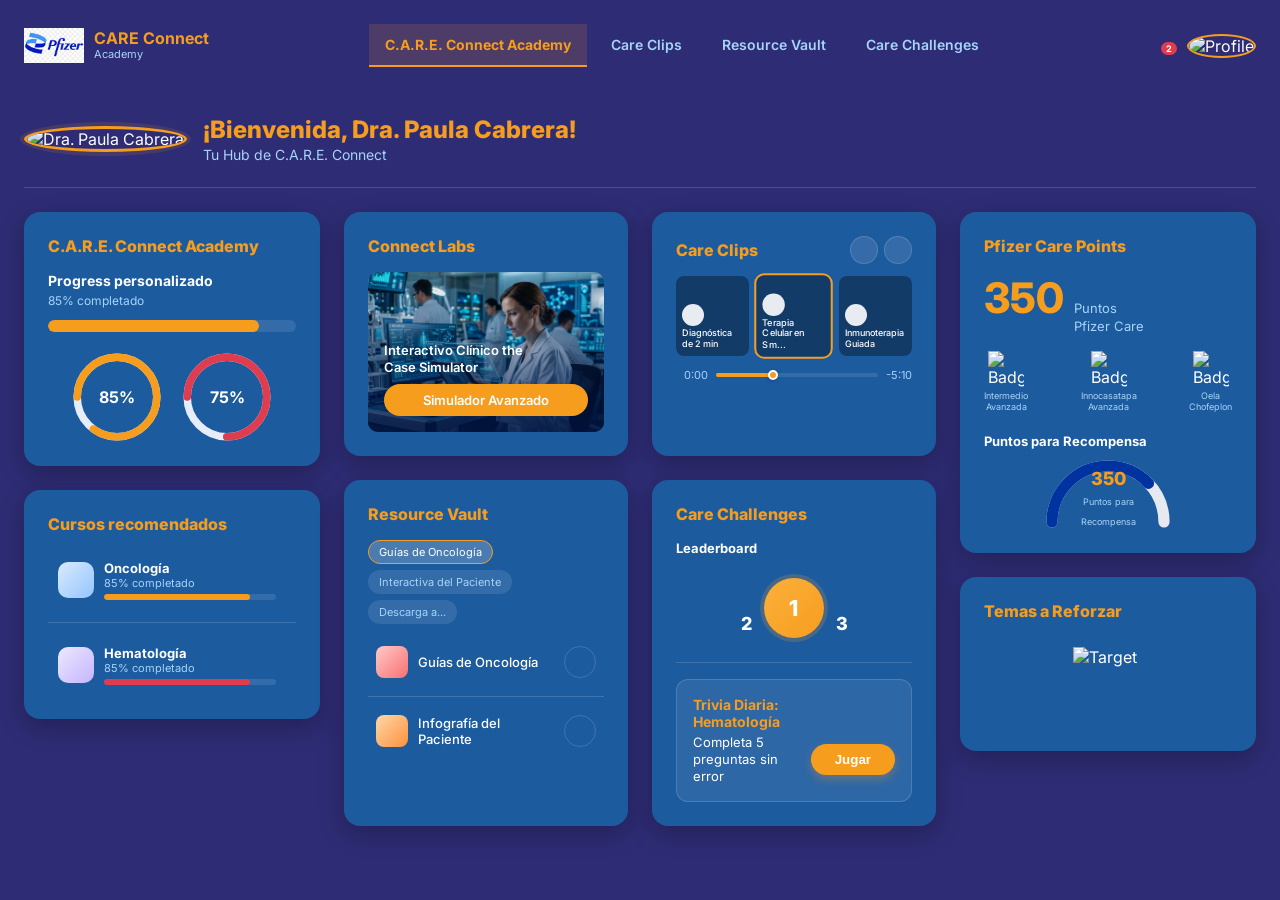
==== commit 0f769071: "Add files via upload" ====
--- a/index.html
+++ b/index.html
@@ -1,437 +1,613 @@
-<!DOCTYPE html>
-<html lang="es">
-<head>
-    <meta charset="UTF-8">
-    <meta name="viewport" content="width=device-width, initial-scale=1.0">
-    <title>Pfizer CARE Connect Academy</title>
-    <link rel="stylesheet" href="index.css">
-    <link href="https://fonts.googleapis.com/css2?family=Inter:wght@400;500;600;700;800&display=swap" rel="stylesheet">
-    <script src="https://unpkg.com/@phosphor-icons/web"></script>
-</head>
-<body>
-    <div class="dashboard-wrapper">
-        <div class="dashboard-container">
-            <!-- Header -->
-            <header class="header">
-                <div class="logo">
-                    <img src="logopng.png" alt="Pfizer Logo" class="pfizer-logo">
-                    <div class="logo-text">
-                        <span class="logo-title">CARE Connect</span>
-                        <span class="logo-subtitle">Academy</span>
-                    </div>
-                </div>
-                <nav class="main-nav">
-                    <a href="#" class="active" data-target="view-academy">C.A.R.E. Connect Academy</a>
-                    <a href="#" data-target="view-clips">Care Clips</a>
-                    <a href="#" data-target="view-vault">Resource Vault</a>
-                    <a href="#" data-target="view-challenges">Care Challenges</a>
-                </nav>
-                <div class="header-actions">
-                    <i class="ph ph-chat-centered-dots action-icon" id="btn-chat"></i>
-                    <div class="notification" id="btn-notification">
-                        <i class="ph ph-bell action-icon"></i>
-                        <span class="badge">2</span>
-                        <div class="dropdown-menu" id="notif-dropdown">
-                            <div class="dropdown-header">Notificaciones</div>
-                            <div class="dropdown-item">Nueva guía subida</div>
-                            <div class="dropdown-item">Actualización de curso</div>
-                        </div>
-                    </div>
-                    <div class="profile-menu" id="btn-profile">
-                        <img src="https://i.pravatar.cc/150?img=47" alt="Profile" class="profile-pic">
-                        <div class="dropdown-menu" id="profile-dropdown">
-                            <div class="dropdown-item">Mi Perfil</div>
-                            <div class="dropdown-item">Configuración</div>
-                            <div class="dropdown-divider"></div>
-                            <div class="dropdown-item">Cerrar Sesión</div>
-                        </div>
-                    </div>
-                </div>
-            </header>
-
-            <!-- Welcome Section (Visible across views, or can be dynamic) -->
-            <section class="welcome-section" id="welcome-section">
-                <div class="welcome-avatar-wrapper">
-                    <img src="https://i.pravatar.cc/150?img=47" alt="Dra. Paula Cabrera" class="large-profile-pic">
-                </div>
-                <div class="welcome-text">
-                    <h1 id="welcome-title">¡Bienvenida, Dra. Paula Cabrera!</h1>
-                    <p id="welcome-subtitle">Tu Hub de C.A.R.E. Connect</p>
-                </div>
-            </section>
-
-            <!-- Main Content Area -->
-            <main class="content-area">
-                
-                <!-- VIEW: ACADEMY (DASHBOARD ORIGINAL) -->
-                <div id="view-academy" class="view-section active">
-                    <div class="grid-container">
-                        <!-- Left Column -->
-                        <div class="col-left">
-                            <div class="card academy-progress-card">
-                                <h2 class="card-title">C.A.R.E. Connect Academy</h2>
-                                <div class="progress-info">
-                                    <h3>Progress personalizado</h3>
-                                    <p>85% completado</p>
-                                    <div class="progress-bar-container">
-                                        <div class="progress-bar-fill gradient-blue" style="width: 85%;"></div>
-                                    </div>
-                                </div>
-                                <div class="circular-charts">
-                                    <div class="circle-chart blue" data-percent="85">
-                                        <svg viewBox="0 0 36 36" class="circular-chart blue">
-                                            <path class="circle-bg" d="M18 2.0845 a 15.9155 15.9155 0 0 1 0 31.831 a 15.9155 15.9155 0 0 1 0 -31.831" />
-                                            <path class="circle" stroke-dasharray="85, 100" d="M18 2.0845 a 15.9155 15.9155 0 0 1 0 31.831 a 15.9155 15.9155 0 0 1 0 -31.831" />
-                                        </svg>
-                                        <span>85%</span>
-                                    </div>
-                                    <div class="circle-chart purple" data-percent="75">
-                                        <svg viewBox="0 0 36 36" class="circular-chart purple">
-                                            <path class="circle-bg" d="M18 2.0845 a 15.9155 15.9155 0 0 1 0 31.831 a 15.9155 15.9155 0 0 1 0 -31.831" />
-                                            <path class="circle" stroke-dasharray="75, 100" d="M18 2.0845 a 15.9155 15.9155 0 0 1 0 31.831 a 15.9155 15.9155 0 0 1 0 -31.831" />
-                                        </svg>
-                                        <span>75%</span>
-                                    </div>
-                                </div>
-                            </div>
-                            <div class="card recommended-courses">
-                                <h2 class="card-title">Cursos recomendados</h2>
-                                <div class="course-list">
-                                    <div class="course-item">
-                                        <div class="course-header">
-                                            <div class="course-icon blue-bg"><i class="ph ph-virus"></i></div>
-                                            <div class="course-details">
-                                                <h4>Oncología</h4><p>85% completado</p>
-                                                <div class="progress-bar-container sm"><div class="progress-bar-fill blue" style="width: 85%;"></div></div>
-                                            </div>
-                                            <i class="ph ph-caret-right chevron"></i>
-                                        </div>
-                                        <div class="course-body">
-                                            <p>Módulo 1: Introducción completado.</p><p>Módulo 2: Tratamientos (en curso).</p>
-                                            <button class="btn-primary" style="margin-top: 8px; font-size: 11px;">Continuar</button>
-                                        </div>
-                                    </div>
-                                    <div class="divider"></div>
-                                    <div class="course-item">
-                                        <div class="course-header">
-                                            <div class="course-icon purple-bg"><i class="ph ph-dna"></i></div>
-                                            <div class="course-details">
-                                                <h4>Hematología</h4><p>85% completado</p>
-                                                <div class="progress-bar-container sm"><div class="progress-bar-fill purple" style="width: 85%;"></div></div>
-                                            </div>
-                                            <i class="ph ph-caret-right chevron"></i>
-                                        </div>
-                                        <div class="course-body">
-                                            <p>Módulo 1: Conceptos básicos.</p>
-                                            <button class="btn-primary" style="margin-top: 8px; font-size: 11px;">Continuar</button>
-                                        </div>
-                                    </div>
-                                </div>
-                            </div>
-                        </div>
-
-                        <!-- Middle Column -->
-                        <div class="col-middle">
-                            <div class="middle-top-row">
-                                <div class="card connect-labs">
-                                    <div class="card-header"><h2 class="card-title">Connect Labs</h2></div>
-                                    <div class="lab-video-container">
-                                        <img src="lab_simulator.jpg" alt="Lab Video" class="lab-img interactive-bg">
-                                        <div class="video-overlay">
-                                            <h3>Interactivo Clínico the<br>Case Simulator</h3>
-                                            <button class="btn-primary pulse-btn" onclick="alert('Abriendo Simulador Avanzado...')">Simulador Avanzado</button>
-                                        </div>
-                                    </div>
-                                </div>
-                                <div class="card care-clips">
-                                    <div class="card-header clips-header">
-                                        <h2 class="card-title">Care Clips</h2>
-                                        <div class="carousel-nav"><button class="nav-btn"><i class="ph ph-caret-left"></i></button><button class="nav-btn"><i class="ph ph-caret-right"></i></button></div>
-                                    </div>
-                                    <div class="clips-container">
-                                        <div class="clip" data-title="Diagnóstica de 2 min" data-time="0:00" data-end="-2:00">
-                                            <img src="https://images.unsplash.com/photo-1622253692010-333f2da6031d?ixlib=rb-4.0.3&auto=format&fit=crop&w=200&q=60" alt="Doc 1">
-                                            <div class="clip-overlay"><div class="play-btn-small"><i class="ph-fill ph-play"></i></div><span>Diagnóstica de 2 min</span></div>
-                                        </div>
-                                        <div class="clip active" data-title="Charla KOL" data-time="0:00" data-end="-0:30">
-                                            <img src="https://images.unsplash.com/photo-1537368910025-700350fe46c7?ixlib=rb-4.0.3&auto=format&fit=crop&w=200&q=60" alt="Doc 2">
-                                            <div class="clip-overlay"><div class="play-btn-small"><i class="ph-fill ph-play"></i></div><span>Charla KOL</span></div>
-                                        </div>
-                                        <div class="clip" data-title="Terapia Celular en Sm..." data-time="0:00" data-end="-5:15">
-                                            <img src="https://images.unsplash.com/photo-1579684385127-1ef15d508118?ixlib=rb-4.0.3&auto=format&fit=crop&w=200&q=60" alt="Cells">
-                                            <div class="clip-overlay"><div class="play-btn-small"><i class="ph-fill ph-play"></i></div><span>Terapia Celular en Sm...</span></div>
-                                        </div>
-                                    </div>
-                                    <div class="video-controls">
-                                        <i class="ph-fill ph-play play-main"></i>
-                                        <span class="time">0:00</span><div class="scrub-bar"><div class="scrub-fill"></div><div class="scrub-thumb"></div></div><span class="time">-0:30</span>
-                                    </div>
-                                </div>
-                            </div>
-                            <div class="middle-bottom-row">
-                                <div class="card resource-vault">
-                                    <div class="card-header vault-header"><h2 class="card-title">Resource Vault</h2><i class="ph ph-download-simple download-icon-header"></i></div>
-                                    <div class="vault-tags">
-                                        <span class="tag active">Guías de Oncología</span><span class="tag">Interactiva del Paciente</span><span class="tag">Descarga a...</span>
-                                    </div>
-                                    <div class="resource-list">
-                                        <div class="resource-item">
-                                            <div class="resource-icon red"><i class="ph-fill ph-file-text"></i></div>
-                                            <span class="resource-name">Guías de Oncología</span><button class="btn-download"><i class="ph ph-download-simple"></i></button>
-                                        </div>
-                                        <div class="divider"></div>
-                                        <div class="resource-item">
-                                            <div class="resource-icon orange"><i class="ph-fill ph-file-arrow-down"></i></div>
-                                            <span class="resource-name">Infografía del Paciente</span><button class="btn-download"><i class="ph ph-download-simple"></i></button>
-                                        </div>
-                                    </div>
-                                </div>
-                                <div class="card care-challenges">
-                                    <div class="card-header"><h2 class="card-title">Care Challenges</h2></div>
-                                    <div class="leaderboard-section">
-                                        <h3 class="section-subtitle">Leaderboard</h3>
-                                        <div class="podium">
-                                            <div class="podium-item second"><span class="rank-num">2</span><div class="crown silver-crown"><i class="ph-fill ph-crown"></i></div></div>
-                                            <div class="podium-item first"><div class="first-circle"><div class="dots-circle"></div><span class="rank-num">1</span></div></div>
-                                            <div class="podium-item third"><span class="rank-num">3</span><div class="crown bronze-crown"><i class="ph-fill ph-crown"></i></div></div>
-                                        </div>
-                                    </div>
-                                    <div class="divider"></div>
-                                    <div class="trivia-section">
-                                        <div class="trivia-text"><h3 class="section-subtitle">Diria trivia</h3><p>Todos cona el dias</p></div>
-                                        <div class="trivia-icon-box"><i class="ph ph-chart-line-up"></i></div>
-                                    </div>
-                                </div>
-                            </div>
-                        </div>
-
-                        <!-- Right Column -->
-                        <div class="col-right">
-                            <div class="card care-points">
-                                <div class="card-header"><h2 class="card-title">Pfizer Care Points</h2></div>
-                                <div class="points-total">
-                                    <span class="big-number">350</span><span class="points-text">Puntos<br>Pfizer Care</span>
-                                </div>
-                                <div class="badges-row">
-                                    <div class="badge-item"><img src="https://cdn-icons-png.flaticon.com/512/5406/5406792.png" alt="Badge 1"><span>Intermedio<br>Avanzada</span></div>
-                                    <div class="badge-item"><img src="https://cdn-icons-png.flaticon.com/512/5406/5406792.png" alt="Badge 2"><span>Innocasatapa<br>Avanzada</span></div>
-                                    <div class="badge-item"><img src="https://cdn-icons-png.flaticon.com/512/3176/3176294.png" alt="Badge 3"><span>Oela<br>Chofeplon</span></div>
-                                </div>
-                                <div class="reward-points">
-                                    <h3 class="section-subtitle">Puntos para Recompensa</h3>
-                                    <div class="gauge-container">
-                                        <svg viewBox="0 0 100 50" class="gauge">
-                                            <path class="gauge-bg" d="M 10 45 A 35 35 0 0 1 90 45" fill="none" stroke="#e6eaf0" stroke-width="8" stroke-linecap="round"/>
-                                            <path class="gauge-fill" d="M 10 45 A 35 35 0 0 1 90 45" fill="none" stroke="#0033a0" stroke-width="8" stroke-linecap="round" stroke-dasharray="110" stroke-dashoffset="15"/>
-                                        </svg>
-                                        <div class="gauge-text"><span class="gauge-value">350</span><span class="gauge-label">Puntos para<br>Recompensa</span></div>
-                                    </div>
-                                </div>
-                            </div>
-                            <div class="card topics-reinforce">
-                                <div class="card-header"><h2 class="card-title">Temas a Reforzar</h2></div>
-                                <div class="target-icon-container"><img src="https://cdn-icons-png.flaticon.com/512/751/751463.png" alt="Target" class="target-icon"></div>
-                            </div>
-                        </div>
-                    </div>
-                </div>
-
-                <!-- VIEW: CARE CLIPS -->
-                <div id="view-clips" class="view-section" style="display: none;">
-                    <div class="card view-clips-card">
-                        <div class="video-player-container">
-                            <!-- Real HTML5 Video element with a placeholder video -->
-                            <video id="main-video-player" controls poster="https://images.unsplash.com/photo-1537368910025-700350fe46c7?ixlib=rb-4.0.3&auto=format&fit=crop&w=1200&q=80">
-                                <source src="https://www.w3schools.com/html/mov_bbb.mp4" type="video/mp4">
-                                Tu navegador no soporta HTML video.
-                            </video>
-                            <div class="video-info-overlay">
-                                <h2>Charla KOL: Avances en Tratamientos Oncológicos</h2>
-                                <p>Dr. Carlos Ruiz | Pfizer Academy Especialistas</p>
-                            </div>
-                        </div>
-                        
-                        <div class="video-playlist-section">
-                            <h3>Siguientes en la lista</h3>
-                            <div class="playlist-grid">
-                                <div class="playlist-item" onclick="playVideo('https://www.w3schools.com/html/mov_bbb.mp4', 'Diagnóstico Temprano', 'Dra. Ana López')">
-                                    <div class="thumb-container">
-                                        <img src="https://images.unsplash.com/photo-1622253692010-333f2da6031d?ixlib=rb-4.0.3&auto=format&fit=crop&w=300&q=60" alt="Video thumb">
-                                        <span class="duration">02:15</span>
-                                    </div>
-                                    <div class="thumb-info">
-                                        <h4>Diagnóstica de 2 min</h4>
-                                        <p>Serie rápida de aprendizaje</p>
-                                    </div>
-                                </div>
-                                <div class="playlist-item" onclick="playVideo('https://www.w3schools.com/html/mov_bbb.mp4', 'Terapia Celular', 'Investigador Principal')">
-                                    <div class="thumb-container">
-                                        <img src="https://images.unsplash.com/photo-1579684385127-1ef15d508118?ixlib=rb-4.0.3&auto=format&fit=crop&w=300&q=60" alt="Video thumb">
-                                        <span class="duration">05:10</span>
-                                    </div>
-                                    <div class="thumb-info">
-                                        <h4>Terapia Celular en Sm...</h4>
-                                        <p>Avances de laboratorio</p>
-                                    </div>
-                                </div>
-                                <div class="playlist-item" onclick="playVideo('https://www.w3schools.com/html/mov_bbb.mp4', 'Inmunoterapia', 'Dr. Martín')">
-                                    <div class="thumb-container">
-                                        <img src="https://images.unsplash.com/photo-1576091160399-112ba8d25d1d?ixlib=rb-4.0.3&auto=format&fit=crop&w=300&q=60" alt="Video thumb">
-                                        <span class="duration">12:30</span>
-                                    </div>
-                                    <div class="thumb-info">
-                                        <h4>Inmunoterapia Guiada</h4>
-                                        <p>Casos clínicos reales</p>
-                                    </div>
-                                </div>
-                            </div>
-                        </div>
-                    </div>
-                </div>
-
-                <!-- VIEW: RESOURCE VAULT -->
-                <div id="view-vault" class="view-section" style="display: none;">
-                    <div class="card view-vault-card">
-                        <div class="vault-header-area">
-                            <h2>Centro de Recursos y Descargas</h2>
-                            <div class="search-bar">
-                                <i class="ph ph-magnifying-glass"></i>
-                                <input type="text" placeholder="Buscar guías, infografías, estudios...">
-                            </div>
-                        </div>
-                        
-                        <div class="vault-categories">
-                            <button class="btn-category active">Todos los archivos</button>
-                            <button class="btn-category">Oncología</button>
-                            <button class="btn-category">Hematología</button>
-                            <button class="btn-category">Pacientes</button>
-                        </div>
-
-                        <div class="files-grid">
-                            <!-- File 1 -->
-                            <div class="file-card">
-                                <div class="file-icon pdf"><i class="ph-fill ph-file-pdf"></i></div>
-                                <div class="file-details">
-                                    <h4>Guía Práctica Oncología 2026</h4>
-                                    <p>Actualizado: Hace 2 días • 2.4 MB</p>
-                                </div>
-                                <button class="btn-primary btn-sm" onclick="alert('Descargando PDF...')">Descargar</button>
-                            </div>
-                            <!-- File 2 -->
-                            <div class="file-card">
-                                <div class="file-icon img"><i class="ph-fill ph-file-image"></i></div>
-                                <div class="file-details">
-                                    <h4>Infografía del Paciente</h4>
-                                    <p>Actualizado: Hace 1 semana • 1.1 MB</p>
-                                </div>
-                                <button class="btn-primary btn-sm" onclick="alert('Descargando Infografía...')">Descargar</button>
-                            </div>
-                            <!-- File 3 -->
-                            <div class="file-card">
-                                <div class="file-icon doc"><i class="ph-fill ph-file-doc"></i></div>
-                                <div class="file-details">
-                                    <h4>Estudio Clínico Fase 3</h4>
-                                    <p>Actualizado: Hace 1 mes • 4.5 MB</p>
-                                </div>
-                                <button class="btn-primary btn-sm" onclick="alert('Descargando Documento...')">Descargar</button>
-                            </div>
-                            <!-- File 4 -->
-                            <div class="file-card">
-                                <div class="file-icon video"><i class="ph-fill ph-file-video"></i></div>
-                                <div class="file-details">
-                                    <h4>Presentación Terapia Celular</h4>
-                                    <p>Actualizado: Hace 2 meses • 15 MB</p>
-                                </div>
-                                <button class="btn-primary btn-sm" onclick="alert('Descargando Video...')">Descargar</button>
-                            </div>
-                        </div>
-                    </div>
-                </div>
-
-                <!-- VIEW: CARE CHALLENGES -->
-                <div id="view-challenges" class="view-section" style="display: none;">
-                    <div class="grid-container challenges-grid">
-                        <div class="col-left">
-                            <div class="card my-stats-card">
-                                <h2>Mis Estadísticas</h2>
-                                <div class="stats-row">
-                                    <div class="stat-box">
-                                        <i class="ph-fill ph-star"></i>
-                                        <span>Nivel</span>
-                                        <strong>Diamante</strong>
-                                    </div>
-                                    <div class="stat-box">
-                                        <i class="ph-fill ph-fire"></i>
-                                        <span>Racha</span>
-                                        <strong>12 Días</strong>
-                                    </div>
-                                </div>
-                                <h3 style="margin-top: 20px;">Retos Activos</h3>
-                                <div class="challenge-item">
-                                    <div class="challenge-info">
-                                        <h4>Trivia Diaria: Hematología</h4>
-                                        <p>Completa 5 preguntas sin error</p>
-                                    </div>
-                                    <button class="btn-primary btn-sm" onclick="alert('Iniciando Trivia...')">Jugar</button>
-                                </div>
-                                <div class="challenge-item">
-                                    <div class="challenge-info">
-                                        <h4>Ver 3 Care Clips</h4>
-                                        <p>Progreso: 1/3</p>
-                                    </div>
-                                    <button class="btn-primary btn-sm btn-outline">Ir a Clips</button>
-                                </div>
-                            </div>
-                        </div>
-                        <div class="col-middle" style="grid-column: span 2;">
-                            <div class="card leaderboard-card">
-                                <div class="card-header">
-                                    <h2>Tabla de Clasificación Nacional</h2>
-                                    <select class="custom-select">
-                                        <option>Este Mes</option>
-                                        <option>Esta Semana</option>
-                                    </select>
-                                </div>
-                                <div class="leaderboard-table">
-                                    <div class="lb-row lb-header">
-                                        <div class="lb-rank">Puesto</div>
-                                        <div class="lb-user">Doctor(a)</div>
-                                        <div class="lb-points">Puntos</div>
-                                    </div>
-                                    <div class="lb-row lb-gold">
-                                        <div class="lb-rank"><i class="ph-fill ph-medal"></i> 1</div>
-                                        <div class="lb-user"><img src="https://i.pravatar.cc/150?img=11" alt="avatar"> Dra. Silvia Torres</div>
-                                        <div class="lb-points">1,250</div>
-                                    </div>
-                                    <div class="lb-row lb-silver">
-                                        <div class="lb-rank"><i class="ph-fill ph-medal"></i> 2</div>
-                                        <div class="lb-user"><img src="https://i.pravatar.cc/150?img=47" alt="avatar"> Dra. Paula Cabrera</div>
-                                        <div class="lb-points">1,120</div>
-                                    </div>
-                                    <div class="lb-row lb-bronze">
-                                        <div class="lb-rank"><i class="ph-fill ph-medal"></i> 3</div>
-                                        <div class="lb-user"><img src="https://i.pravatar.cc/150?img=33" alt="avatar"> Dr. Luis Mendez</div>
-                                        <div class="lb-points">980</div>
-                                    </div>
-                                    <div class="lb-row">
-                                        <div class="lb-rank">4</div>
-                                        <div class="lb-user"><img src="https://i.pravatar.cc/150?img=12" alt="avatar"> Dr. Roberto Gómez</div>
-                                        <div class="lb-points">850</div>
-                                    </div>
-                                    <div class="lb-row">
-                                        <div class="lb-rank">5</div>
-                                        <div class="lb-user"><img src="https://i.pravatar.cc/150?img=5" alt="avatar"> Dra. Ana Ríos</div>
-                                        <div class="lb-points">700</div>
-                                    </div>
-                                </div>
-                            </div>
-                        </div>
-                    </div>
-                </div>
-
-            </main>
-        </div>
-    </div>
-    <script src="script.js"></script>
-</body>
-</html>
+<!DOCTYPE html>
+<html lang="es">
+<head>
+    <meta charset="UTF-8">
+    <meta name="viewport" content="width=device-width, initial-scale=1.0">
+    <title>Pfizer CARE Connect Academy</title>
+    <link rel="stylesheet" href="index.css">
+    <link href="https://fonts.googleapis.com/css2?family=Inter:wght@400;500;600;700;800&display=swap" rel="stylesheet">
+    <script src="https://unpkg.com/@phosphor-icons/web"></script>
+</head>
+<body>
+    <div class="dashboard-wrapper">
+        <div class="dashboard-container">
+            <!-- Header -->
+            <header class="header">
+                <div class="logo">
+                    <img src="logopng.png" alt="Pfizer Logo" class="pfizer-logo">
+                    <div class="logo-text">
+                        <span class="logo-title">CARE Connect</span>
+                        <span class="logo-subtitle">Academy</span>
+                    </div>
+                </div>
+                <nav class="main-nav">
+                    <a href="#" class="active" data-target="view-academy">C.A.R.E. Connect Academy</a>
+                    <a href="#" data-target="view-clips">Care Clips</a>
+                    <a href="#" data-target="view-vault">Resource Vault</a>
+                    <a href="#" data-target="view-challenges">Care Challenges</a>
+                </nav>
+                <div class="header-actions">
+                    <i class="ph ph-chat-centered-dots action-icon" id="btn-chat"></i>
+                    <div class="notification" id="btn-notification">
+                        <i class="ph ph-bell action-icon"></i>
+                        <span class="badge">2</span>
+                        <div class="dropdown-menu" id="notif-dropdown">
+                            <div class="dropdown-header">Notificaciones</div>
+                            <div class="dropdown-item">Nueva guía subida</div>
+                            <div class="dropdown-item">Actualización de curso</div>
+                        </div>
+                    </div>
+                    <div class="profile-menu" id="btn-profile">
+                        <img src="https://i.pravatar.cc/150?img=47" alt="Profile" class="profile-pic">
+                        <div class="dropdown-menu" id="profile-dropdown">
+                            <div class="dropdown-item">Mi Perfil</div>
+                            <div class="dropdown-item">Configuración</div>
+                            <div class="dropdown-divider"></div>
+                            <div class="dropdown-item">Cerrar Sesión</div>
+                        </div>
+                    </div>
+                </div>
+            </header>
+
+            <!-- Welcome Section (Visible across views, or can be dynamic) -->
+            <section class="welcome-section" id="welcome-section">
+                <div class="welcome-avatar-wrapper">
+                    <img src="https://i.pravatar.cc/150?img=47" alt="Dra. Paula Cabrera" class="large-profile-pic">
+                </div>
+                <div class="welcome-text">
+                    <h1 id="welcome-title">¡Bienvenida, Dra. Paula Cabrera!</h1>
+                    <p id="welcome-subtitle">Tu Hub de C.A.R.E. Connect</p>
+                </div>
+            </section>
+
+            <!-- Main Content Area -->
+            <main class="content-area">
+                
+                <!-- VIEW: ACADEMY (DASHBOARD ORIGINAL) -->
+                <div id="view-academy" class="view-section active">
+                    <div class="grid-container">
+                        <!-- Left Column -->
+                        <div class="col-left">
+                            <div class="card academy-progress-card">
+                                <h2 class="card-title">C.A.R.E. Connect Academy</h2>
+                                <div class="progress-info">
+                                    <h3>Progress personalizado</h3>
+                                    <p>85% completado</p>
+                                    <div class="progress-bar-container">
+                                        <div class="progress-bar-fill gradient-blue" style="width: 85%;"></div>
+                                    </div>
+                                </div>
+                                <div class="circular-charts">
+                                    <div class="circle-chart blue" data-percent="85">
+                                        <svg viewBox="0 0 36 36" class="circular-chart blue">
+                                            <path class="circle-bg" d="M18 2.0845 a 15.9155 15.9155 0 0 1 0 31.831 a 15.9155 15.9155 0 0 1 0 -31.831" />
+                                            <path class="circle" stroke-dasharray="85, 100" d="M18 2.0845 a 15.9155 15.9155 0 0 1 0 31.831 a 15.9155 15.9155 0 0 1 0 -31.831" />
+                                        </svg>
+                                        <span>85%</span>
+                                    </div>
+                                    <div class="circle-chart purple" data-percent="75">
+                                        <svg viewBox="0 0 36 36" class="circular-chart purple">
+                                            <path class="circle-bg" d="M18 2.0845 a 15.9155 15.9155 0 0 1 0 31.831 a 15.9155 15.9155 0 0 1 0 -31.831" />
+                                            <path class="circle" stroke-dasharray="75, 100" d="M18 2.0845 a 15.9155 15.9155 0 0 1 0 31.831 a 15.9155 15.9155 0 0 1 0 -31.831" />
+                                        </svg>
+                                        <span>75%</span>
+                                    </div>
+                                </div>
+                            </div>
+                            <div class="card recommended-courses">
+                                <h2 class="card-title">Cursos recomendados</h2>
+                                <div class="course-list">
+                                    <div class="course-item">
+                                        <div class="course-header">
+                                            <div class="course-icon blue-bg"><i class="ph ph-virus"></i></div>
+                                            <div class="course-details">
+                                                <h4>Oncología</h4><p>85% completado</p>
+                                                <div class="progress-bar-container sm"><div class="progress-bar-fill blue" style="width: 85%;"></div></div>
+                                            </div>
+                                            <i class="ph ph-caret-right chevron"></i>
+                                        </div>
+                                        <div class="course-body">
+                                            <p>Módulo 1: Introducción completado.</p><p>Módulo 2: Tratamientos (en curso).</p>
+                                            <button class="btn-primary" style="margin-top: 8px; font-size: 11px;">Continuar</button>
+                                        </div>
+                                    </div>
+                                    <div class="divider"></div>
+                                    <div class="course-item">
+                                        <div class="course-header">
+                                            <div class="course-icon purple-bg"><i class="ph ph-dna"></i></div>
+                                            <div class="course-details">
+                                                <h4>Hematología</h4><p>85% completado</p>
+                                                <div class="progress-bar-container sm"><div class="progress-bar-fill purple" style="width: 85%;"></div></div>
+                                            </div>
+                                            <i class="ph ph-caret-right chevron"></i>
+                                        </div>
+                                        <div class="course-body">
+                                            <p>Módulo 1: Conceptos básicos.</p>
+                                            <button class="btn-primary" style="margin-top: 8px; font-size: 11px;">Continuar</button>
+                                        </div>
+                                    </div>
+                                </div>
+                            </div>
+                        </div>
+
+                        <!-- Middle Column -->
+                        <div class="col-middle">
+                            <div class="middle-top-row">
+                                <div class="card connect-labs">
+                                    <div class="card-header"><h2 class="card-title">Connect Labs</h2></div>
+                                    <div class="lab-video-container">
+                                        <img src="lab_simulator.jpg" alt="Lab Video" class="lab-img interactive-bg">
+                                        <div class="video-overlay">
+                                            <h3>Interactivo Clínico the<br>Case Simulator</h3>
+                                            <button class="btn-primary pulse-btn" onclick="alert('Abriendo Simulador Avanzado...')">Simulador Avanzado</button>
+                                        </div>
+                                    </div>
+                                </div>
+                                <div class="card care-clips">
+                                    <div class="card-header clips-header">
+                                        <h2 class="card-title">Care Clips</h2>
+                                        <div class="carousel-nav"><button class="nav-btn"><i class="ph ph-caret-left"></i></button><button class="nav-btn"><i class="ph ph-caret-right"></i></button></div>
+                                    </div>
+                                    <div class="clips-container">
+                                        <div class="clip" data-title="Diagnóstica de 2 min" data-time="0:00" data-end="-2:15">
+                                            <video src="videos/doc2.mp4#t=0.5" muted playsinline style="width: 100%; height: 100%; object-fit: cover;"></video>
+                                            <div class="clip-overlay"><div class="play-btn-small"><i class="ph-fill ph-play"></i></div><span>Diagnóstica de 2 min</span></div>
+                                        </div>
+                                        <div class="clip active" data-title="Terapia Celular" data-time="0:00" data-end="-5:10">
+                                            <video src="videos/cel.mp4#t=0.5" muted playsinline style="width: 100%; height: 100%; object-fit: cover;"></video>
+                                            <div class="clip-overlay"><div class="play-btn-small"><i class="ph-fill ph-play"></i></div><span>Terapia Celular en Sm...</span></div>
+                                        </div>
+                                        <div class="clip" data-title="Inmunoterapia" data-time="0:00" data-end="-12:30">
+                                            <video src="videos/lamp.mp4#t=0.5" muted playsinline style="width: 100%; height: 100%; object-fit: cover;"></video>
+                                            <div class="clip-overlay"><div class="play-btn-small"><i class="ph-fill ph-play"></i></div><span>Inmunoterapia Guiada</span></div>
+                                        </div>
+                                    </div>
+                                    <div class="video-controls">
+                                        <i class="ph-fill ph-play play-main"></i>
+                                        <span class="time">0:00</span><div class="scrub-bar"><div class="scrub-fill"></div><div class="scrub-thumb"></div></div><span class="time">-5:10</span>
+                                    </div>
+                                </div>
+                            </div>
+                            <div class="middle-bottom-row">
+                                <div class="card resource-vault">
+                                    <div class="card-header vault-header"><h2 class="card-title">Resource Vault</h2><i class="ph ph-download-simple download-icon-header"></i></div>
+                                    <div class="vault-tags">
+                                        <span class="tag active">Guías de Oncología</span><span class="tag">Interactiva del Paciente</span><span class="tag">Descarga a...</span>
+                                    </div>
+                                    <div class="resource-list">
+                                        <div class="resource-item">
+                                            <div class="resource-icon red"><i class="ph-fill ph-file-text"></i></div>
+                                            <span class="resource-name">Guías de Oncología</span><button class="btn-download"><i class="ph ph-download-simple"></i></button>
+                                        </div>
+                                        <div class="divider"></div>
+                                        <div class="resource-item">
+                                            <div class="resource-icon orange"><i class="ph-fill ph-file-arrow-down"></i></div>
+                                            <span class="resource-name">Infografía del Paciente</span><button class="btn-download"><i class="ph ph-download-simple"></i></button>
+                                        </div>
+                                    </div>
+                                </div>
+                                <div class="card care-challenges">
+                                    <div class="card-header"><h2 class="card-title">Care Challenges</h2></div>
+                                    <div class="leaderboard-section">
+                                        <h3 class="section-subtitle">Leaderboard</h3>
+                                        <div class="podium">
+                                            <div class="podium-item second"><span class="rank-num">2</span><div class="crown silver-crown"><i class="ph-fill ph-crown"></i></div></div>
+                                            <div class="podium-item first"><div class="first-circle"><div class="dots-circle"></div><span class="rank-num">1</span></div></div>
+                                            <div class="podium-item third"><span class="rank-num">3</span><div class="crown bronze-crown"><i class="ph-fill ph-crown"></i></div></div>
+                                        </div>
+                                    </div>
+                                    <div class="divider"></div>
+                                    <div class="trivia-card-container" style="background: rgba(255,255,255,0.08); border: 1px solid var(--border-color); border-radius: 12px; padding: 16px; margin-top: 16px;">
+                                        <h3 style="font-size: 14px; font-weight: 700; color: var(--pfizer-blue); margin-bottom: 4px;">Trivia Diaria:<br>Hematología</h3>
+                                        <div style="display: flex; justify-content: space-between; align-items: center; gap: 12px;">
+                                            <p style="font-size: 13px; color: var(--text-primary); line-height: 1.3; flex: 1; margin: 0;">Completa 5<br>preguntas sin<br>error</p>
+                                            <button onclick="openTriviaModal()" style="background: var(--pfizer-blue); color: white; border: none; border-radius: 20px; padding: 8px 24px; font-weight: 700; cursor: pointer; transition: transform 0.2s; box-shadow: 0 4px 10px rgba(247,157,30,0.3);">Jugar</button>
+                                        </div>
+                                    </div>
+                                </div>
+                            </div>
+                        </div>
+
+                        <!-- Right Column -->
+                        <div class="col-right">
+                            <div class="card care-points">
+                                <div class="card-header"><h2 class="card-title">Pfizer Care Points</h2></div>
+                                <div class="points-total">
+                                    <span class="big-number">350</span><span class="points-text">Puntos<br>Pfizer Care</span>
+                                </div>
+                                <div class="badges-row">
+                                    <div class="badge-item"><img src="https://cdn-icons-png.flaticon.com/512/5406/5406792.png" alt="Badge 1"><span>Intermedio<br>Avanzada</span></div>
+                                    <div class="badge-item"><img src="https://cdn-icons-png.flaticon.com/512/5406/5406792.png" alt="Badge 2"><span>Innocasatapa<br>Avanzada</span></div>
+                                    <div class="badge-item"><img src="https://cdn-icons-png.flaticon.com/512/3176/3176294.png" alt="Badge 3"><span>Oela<br>Chofeplon</span></div>
+                                </div>
+                                <div class="reward-points">
+                                    <h3 class="section-subtitle">Puntos para Recompensa</h3>
+                                    <div class="gauge-container">
+                                        <svg viewBox="0 0 100 50" class="gauge">
+                                            <path class="gauge-bg" d="M 10 45 A 35 35 0 0 1 90 45" fill="none" stroke="#e6eaf0" stroke-width="8" stroke-linecap="round"/>
+                                            <path class="gauge-fill" d="M 10 45 A 35 35 0 0 1 90 45" fill="none" stroke="#0033a0" stroke-width="8" stroke-linecap="round" stroke-dasharray="110" stroke-dashoffset="15"/>
+                                        </svg>
+                                        <div class="gauge-text"><span class="gauge-value">350</span><span class="gauge-label">Puntos para<br>Recompensa</span></div>
+                                    </div>
+                                </div>
+                            </div>
+                            <div class="card topics-reinforce">
+                                <div class="card-header"><h2 class="card-title">Temas a Reforzar</h2></div>
+                                <div class="target-icon-container"><img src="https://cdn-icons-png.flaticon.com/512/751/751463.png" alt="Target" class="target-icon"></div>
+                            </div>
+                        </div>
+                    </div>
+                </div>
+
+                <!-- VIEW: CARE CLIPS -->
+                <div id="view-clips" class="view-section" style="display: none;">
+                    <div class="card view-clips-card">
+                        <div class="video-player-container">
+                            <video id="main-video-player" controls poster="https://images.unsplash.com/photo-1537368910025-700350fe46c7?ixlib=rb-4.0.3&auto=format&fit=crop&w=1200&q=80">
+                                <source src="videos/doc1.mp4" type="video/mp4">
+                                Tu navegador no soporta HTML video.
+                            </video>
+                            <div class="video-info-overlay">
+                                <h2>Charla KOL: Avances en Tratamientos Oncológicos</h2>
+                                <p>Dr. Carlos Ruiz | Pfizer Academy Especialistas</p>
+                            </div>
+                        </div>
+                        
+                        <div class="video-playlist-section">
+                            <h3 style="margin-top: 20px; margin-bottom: 15px; color: #003893; font-size: 1.2rem;">Siguientes en la lista</h3>
+                            <div class="playlist-grid">
+                                <div class="playlist-item" onclick="playVideo('videos/doc2.mp4', 'Diagnóstica de 2 min', 'Serie rápida de aprendizaje')">
+                                    <div class="thumb-container">
+                                        <video src="videos/doc2.mp4#t=0.5" muted playsinline style="width: 100%; height: 100%; object-fit: cover; pointer-events: none;"></video>
+                                        <span class="duration">02:15</span>
+                                    </div>
+                                    <div class="thumb-info">
+                                        <h4>Diagnóstica de 2 min</h4>
+                                        <p>Serie rápida de aprendizaje</p>
+                                    </div>
+                                </div>
+                                <div class="playlist-item" onclick="playVideo('videos/cel.mp4', 'Terapia Celular en Sm...', 'Avances de laboratorio')">
+                                    <div class="thumb-container">
+                                        <video src="videos/cel.mp4#t=0.5" muted playsinline style="width: 100%; height: 100%; object-fit: cover; pointer-events: none;"></video>
+                                        <span class="duration">05:10</span>
+                                    </div>
+                                    <div class="thumb-info">
+                                        <h4>Terapia Celular en Sm...</h4>
+                                        <p>Avances de laboratorio</p>
+                                    </div>
+                                </div>
+                                <div class="playlist-item" onclick="playVideo('videos/lamp.mp4', 'Inmunoterapia Guiada', 'Casos clínicos reales')">
+                                    <div class="thumb-container">
+                                        <video src="videos/lamp.mp4#t=0.5" muted playsinline style="width: 100%; height: 100%; object-fit: cover; pointer-events: none;"></video>
+                                        <span class="duration">12:30</span>
+                                    </div>
+                                    <div class="thumb-info">
+                                        <h4>Inmunoterapia Guiada</h4>
+                                        <p>Casos clínicos reales</p>
+                                    </div>
+                                </div>
+                            </div>
+                        </div>
+                    </div>
+                </div>
+
+                <!-- VIEW: RESOURCE VAULT -->
+                <div id="view-vault" class="view-section" style="display: none;">
+                    <div class="card view-vault-card">
+                        <div class="vault-header-area">
+                            <h2>Centro de Recursos y Descargas</h2>
+                            <div class="search-bar">
+                                <i class="ph ph-magnifying-glass"></i>
+                                <input type="text" placeholder="Buscar guías, infografías, estudios...">
+                            </div>
+                        </div>
+                        
+                        <div class="vault-categories">
+                            <button class="btn-category active">Todos los archivos</button>
+                            <button class="btn-category">Oncología</button>
+                            <button class="btn-category">Hematología</button>
+                            <button class="btn-category">Pacientes</button>
+                        </div>
+
+                        <div class="files-grid">
+                            <!-- File 1 -->
+                            <div class="file-card">
+                                <div class="file-icon pdf"><i class="ph-fill ph-file-pdf"></i></div>
+                                <div class="file-details">
+                                    <h4>Guía Práctica Oncología 2026</h4>
+                                    <p>Actualizado: Hace 2 días • 2.4 MB</p>
+                                </div>
+                                <button class="btn-primary btn-sm" onclick="alert('Descargando PDF...')">Descargar</button>
+                            </div>
+                            <!-- File 2 -->
+                            <div class="file-card">
+                                <div class="file-icon img"><i class="ph-fill ph-file-image"></i></div>
+                                <div class="file-details">
+                                    <h4>Infografía del Paciente</h4>
+                                    <p>Actualizado: Hace 1 semana • 1.1 MB</p>
+                                </div>
+                                <button class="btn-primary btn-sm" onclick="alert('Descargando Infografía...')">Descargar</button>
+                            </div>
+                            <!-- File 3 -->
+                            <div class="file-card">
+                                <div class="file-icon doc"><i class="ph-fill ph-file-doc"></i></div>
+                                <div class="file-details">
+                                    <h4>Estudio Clínico Fase 3</h4>
+                                    <p>Actualizado: Hace 1 mes • 4.5 MB</p>
+                                </div>
+                                <button class="btn-primary btn-sm" onclick="alert('Descargando Documento...')">Descargar</button>
+                            </div>
+                            <!-- File 4 -->
+                            <div class="file-card">
+                                <div class="file-icon video"><i class="ph-fill ph-file-video"></i></div>
+                                <div class="file-details">
+                                    <h4>Presentación Terapia Celular</h4>
+                                    <p>Actualizado: Hace 2 meses • 15 MB</p>
+                                </div>
+                                <button class="btn-primary btn-sm" onclick="alert('Descargando Video...')">Descargar</button>
+                            </div>
+                        </div>
+                    </div>
+                </div>
+
+                <!-- VIEW: CARE CHALLENGES -->
+                <div id="view-challenges" class="view-section" style="display: none;">
+                    <div class="grid-container challenges-grid">
+                        <div class="col-left">
+                            <div class="card my-stats-card">
+                                <h2>Mis Estadísticas</h2>
+                                <div class="stats-row">
+                                    <div class="stat-box">
+                                        <i class="ph-fill ph-star"></i>
+                                        <span>Nivel</span>
+                                        <strong>Diamante</strong>
+                                    </div>
+                                    <div class="stat-box">
+                                        <i class="ph-fill ph-fire"></i>
+                                        <span>Racha</span>
+                                        <strong>12 Días</strong>
+                                    </div>
+                                </div>
+                                <h3 style="margin-top: 20px;">Retos Activos</h3>
+                                <div class="challenge-item">
+                                    <div class="challenge-info">
+                                        <h4>Trivia Diaria: Hematología</h4>
+                                        <p>Completa 5 preguntas sin error</p>
+                                    </div>
+                                    <button class="btn-primary btn-sm" onclick="openTriviaModal()">Jugar</button>
+                                </div>
+                                <div class="challenge-item">
+                                    <div class="challenge-info">
+                                        <h4>Ver 3 Care Clips</h4>
+                                        <p>Progreso: 1/3</p>
+                                    </div>
+                                    <button class="btn-primary btn-sm btn-outline" onclick="document.querySelector('[data-target=view-clips]').click()">Ir a Clips</button>
+                                </div>
+                                <h3 style="margin-top: 20px;">Aprobar o Morir - Dictaminador Edition</h3>
+                                <div class="challenge-item game-banner" onclick="openGameModal()" style="display:flex; flex-direction:row; align-items:center; padding:16px; background:linear-gradient(135deg, #003893, #4a90d9); border-radius:12px; margin-top:10px; border:none;">
+                                    <div style="flex:1;">
+                                        <h4 style="color:white; font-size:15px; margin-bottom:4px;">¡Salva a las gotitas!</h4>
+                                        <p style="color:#cce4fc; font-size:12px; line-height:1.2;">Expande y juega en pantalla completa.</p>
+                                    </div>
+                                    <div style="background:rgba(255,255,255,0.2); border-radius:50%; width:40px; height:40px; display:flex; align-items:center; justify-content:center; color:white; font-size:24px;">
+                                        <i class="ph-fill ph-play"></i>
+                                    </div>
+                                </div>
+                            </div>
+                        </div>
+                        <div class="col-middle" style="grid-column: span 2;">
+                            <div class="card leaderboard-card">
+                                <div class="card-header">
+                                    <h2>Tabla de Clasificación Nacional</h2>
+                                    <select class="custom-select">
+                                        <option>Este Mes</option>
+                                        <option>Esta Semana</option>
+                                    </select>
+                                </div>
+                                <div class="leaderboard-table">
+                                    <div class="lb-row lb-header">
+                                        <div class="lb-rank">Puesto</div>
+                                        <div class="lb-user">Doctor(a)</div>
+                                        <div class="lb-points">Puntos</div>
+                                    </div>
+                                    <div class="lb-row lb-gold">
+                                        <div class="lb-rank"><i class="ph-fill ph-medal"></i> 1</div>
+                                        <div class="lb-user"><img src="https://i.pravatar.cc/150?img=11" alt="avatar"> Dra. Silvia Torres</div>
+                                        <div class="lb-points">1,250</div>
+                                    </div>
+                                    <div class="lb-row lb-silver">
+                                        <div class="lb-rank"><i class="ph-fill ph-medal"></i> 2</div>
+                                        <div class="lb-user"><img src="https://i.pravatar.cc/150?img=47" alt="avatar"> Dra. Paula Cabrera</div>
+                                        <div class="lb-points">1,120</div>
+                                    </div>
+                                    <div class="lb-row lb-bronze">
+                                        <div class="lb-rank"><i class="ph-fill ph-medal"></i> 3</div>
+                                        <div class="lb-user"><img src="https://i.pravatar.cc/150?img=33" alt="avatar"> Dr. Luis Mendez</div>
+                                        <div class="lb-points">980</div>
+                                    </div>
+                                    <div class="lb-row">
+                                        <div class="lb-rank">4</div>
+                                        <div class="lb-user"><img src="https://i.pravatar.cc/150?img=12" alt="avatar"> Dr. Roberto Gómez</div>
+                                        <div class="lb-points">850</div>
+                                    </div>
+                                    <div class="lb-row">
+                                        <div class="lb-rank">5</div>
+                                        <div class="lb-user"><img src="https://i.pravatar.cc/150?img=5" alt="avatar"> Dra. Ana Ríos</div>
+                                        <div class="lb-points">700</div>
+                                    </div>
+                                </div>
+                            </div>
+                        </div>
+                    </div>
+                </div>
+
+            </main>
+        </div>
+    </div>
+    
+    <!-- GAME MODAL -->
+    <div id="game-modal" class="game-modal">
+        <div class="game-modal-content">
+            <button class="close-game-btn" onclick="closeGameModal()"><i class="ph ph-x"></i></button>
+            <iframe id="game-iframe" src="" class="game-iframe"></iframe>
+        </div>
+    </div>
+
+    <!-- TRIVIA MODAL -->
+    <div id="trivia-modal" class="game-modal">
+        <div class="game-modal-content" style="background: var(--bg-gradient); padding: 40px; display: flex; flex-direction: column; align-items: center; justify-content: center; text-align: center;">
+            <button class="close-game-btn" onclick="closeTriviaModal()"><i class="ph ph-x"></i></button>
+            
+            <div id="trivia-welcome" style="max-width: 600px;">
+                <h1 style="font-size: 32px; color: var(--text-primary); margin-bottom: 16px;">Trivia: Hematología</h1>
+                <p style="font-size: 16px; color: var(--text-secondary); margin-bottom: 32px;">Completa las siguientes 5 preguntas correctamente sin equivocarte para ganar puntos Pfizer Care.</p>
+                <button onclick="startTrivia()" style="background: var(--pfizer-blue); color: white; border: none; padding: 16px 48px; font-size: 18px; font-weight: 800; border-radius: 30px; cursor: pointer; transition: transform 0.2s;">Comenzar Trivia</button>
+            </div>
+
+            <div id="trivia-game" style="display: none; max-width: 600px; width: 100%;">
+                <div style="display: flex; justify-content: space-between; margin-bottom: 24px; color: var(--text-secondary); font-size: 14px; font-weight: 700;">
+                    <span id="trivia-progress">Pregunta 1 de 5</span>
+                </div>
+                <h2 id="trivia-question" style="font-size: 24px; color: var(--text-primary); margin-bottom: 32px; line-height: 1.4;">¿Cuál es la función principal de los glóbulos rojos?</h2>
+                <div id="trivia-options" style="display: flex; flex-direction: column; gap: 16px;">
+                    <!-- Opciones se inyectan acá -->
+                </div>
+            </div>
+
+            <div id="trivia-result" style="display: none; max-width: 600px;">
+                <i id="trivia-icon" class="ph-fill ph-check-circle" style="font-size: 80px; color: var(--pfizer-light-blue); margin-bottom: 24px;"></i>
+                <h1 id="trivia-result-title" style="font-size: 32px; color: var(--text-primary); margin-bottom: 16px;">¡Excelente!</h1>
+                <p id="trivia-result-desc" style="font-size: 16px; color: var(--text-secondary); margin-bottom: 32px;">Has completado el reto sin errores y has ganado 50 puntos Pfizer Care.</p>
+                <button onclick="closeTriviaModal()" style="background: var(--card-bg); color: white; border: 1px solid rgba(255,255,255,0.2); padding: 12px 32px; font-size: 16px; font-weight: 700; border-radius: 30px; cursor: pointer;">Cerrar y Volver</button>
+            </div>
+        </div>
+    </div>
+
+    <script src="script.js"></script>
+    <script>
+        function openGameModal() {
+            document.getElementById('game-modal').classList.add('show');
+            document.getElementById('game-iframe').src = 'game.html';
+        }
+        function closeGameModal() {
+            document.getElementById('game-modal').classList.remove('show');
+            document.getElementById('game-iframe').src = '';
+        }
+
+        // --- Lógica de la Trivia ---
+        const triviaQuestions = [
+            {
+                q: "¿Qué componente de la sangre es responsable de la coagulación?",
+                options: ["Glóbulos Blancos", "Plaquetas", "Plasma", "Glóbulos Rojos"],
+                correct: 1
+            },
+            {
+                q: "¿Qué proteína transporta el oxígeno en los glóbulos rojos?",
+                options: ["Hemoglobina", "Insulina", "Colágeno", "Queratina"],
+                correct: 0
+            },
+            {
+                q: "¿Dónde se producen principalmente las células sanguíneas en los adultos?",
+                options: ["Hígado", "Bazo", "Médula ósea", "Riñones"],
+                correct: 2
+            },
+            {
+                q: "¿Qué tipo de célula sanguínea es clave para la respuesta inmunológica adaptativa?",
+                options: ["Eritrocito", "Plaqueta", "Linfocito", "Neutrófilo"],
+                correct: 2
+            },
+            {
+                q: "¿Cuál es el tiempo de vida promedio de un eritrocito humano?",
+                options: ["10 días", "30 días", "120 días", "1 año"],
+                correct: 2
+            }
+        ];
+
+        let currentQuestion = 0;
+
+        function openTriviaModal() {
+            document.getElementById('trivia-modal').classList.add('show');
+            document.getElementById('trivia-welcome').style.display = 'block';
+            document.getElementById('trivia-game').style.display = 'none';
+            document.getElementById('trivia-result').style.display = 'none';
+            currentQuestion = 0;
+        }
+
+        function closeTriviaModal() {
+            document.getElementById('trivia-modal').classList.remove('show');
+        }
+
+        function startTrivia() {
+            document.getElementById('trivia-welcome').style.display = 'none';
+            document.getElementById('trivia-game').style.display = 'block';
+            showQuestion();
+        }
+
+        function showQuestion() {
+            const q = triviaQuestions[currentQuestion];
+            document.getElementById('trivia-progress').innerText = `Pregunta ${currentQuestion + 1} de 5`;
+            document.getElementById('trivia-question').innerText = q.q;
+            
+            const optionsContainer = document.getElementById('trivia-options');
+            optionsContainer.innerHTML = '';
+            
+            q.options.forEach((opt, index) => {
+                const btn = document.createElement('button');
+                btn.innerText = opt;
+                btn.style.cssText = `
+                    background: var(--card-bg);
+                    color: var(--text-primary);
+                    border: 1px solid var(--border-color);
+                    padding: 16px 24px;
+                    font-size: 16px;
+                    font-weight: 600;
+                    border-radius: 12px;
+                    cursor: pointer;
+                    text-align: left;
+                    transition: all 0.2s ease;
+                `;
+                btn.onmouseover = () => { btn.style.background = 'rgba(255,255,255,0.1)'; };
+                btn.onmouseout = () => { btn.style.background = 'var(--card-bg)'; };
+                btn.onclick = () => answerQuestion(index);
+                optionsContainer.appendChild(btn);
+            });
+        }
+
+        function answerQuestion(index) {
+            const isCorrect = (index === triviaQuestions[currentQuestion].correct);
+            
+            if (isCorrect) {
+                currentQuestion++;
+                if (currentQuestion >= triviaQuestions.length) {
+                    showResult(true);
+                } else {
+                    showQuestion();
+                }
+            } else {
+                showResult(false);
+            }
+        }
+
+        function showResult(success) {
+            document.getElementById('trivia-game').style.display = 'none';
+            document.getElementById('trivia-result').style.display = 'block';
+            
+            const icon = document.getElementById('trivia-icon');
+            const title = document.getElementById('trivia-result-title');
+            const desc = document.getElementById('trivia-result-desc');
+            
+            if (success) {
+                icon.className = 'ph-fill ph-check-circle';
+                icon.style.color = 'var(--pfizer-light-blue)';
+                title.innerText = '¡Reto Completado!';
+                desc.innerText = 'Has respondido las 5 preguntas sin error. ¡Ganaste 50 Puntos Pfizer Care!';
+            } else {
+                icon.className = 'ph-fill ph-x-circle';
+                icon.style.color = 'var(--pfizer-purple)';
+                title.innerText = '¡Ups! Respuesta Incorrecta';
+                desc.innerText = 'No lograste responder las 5 preguntas sin error. Vuelve a intentarlo mañana.';
+            }
+        }
+    </script>
+</body>
+</html>
--- a/index.css
+++ b/index.css
@@ -1,14 +1,14 @@
 /* index.css */
 :root {
-    --bg-gradient: linear-gradient(135deg, #eef4f9 0%, #dfeaf5 100%);
-    --card-bg: rgba(255, 255, 255, 0.75);
-    --card-shadow: 0 10px 30px rgba(13, 35, 67, 0.05), inset 0 0 0 1px rgba(255, 255, 255, 0.5);
-    --text-primary: #0d2343;
-    --text-secondary: #6b7fa3;
-    --pfizer-blue: #0033a0;
-    --pfizer-light-blue: #4a90d9;
-    --pfizer-purple: #7c3aed;
-    --border-color: #e2eaf5;
+    --bg-gradient: #2e2c74; /* Fondo morado/azul oscuro del panfleto */
+    --card-bg: #1d5b9f; /* Fondo azul de las tarjetas (derecha del panfleto) */
+    --card-shadow: 0 8px 24px rgba(0, 0, 0, 0.25);
+    --text-primary: #ffffff; /* Texto blanco principal */
+    --text-secondary: #a6d4fa; /* Texto secundario azul clarito (color de la gotita) */
+    --pfizer-blue: #f79d1e; /* El naranja/amarillo del gran signo de interrogación como acento principal */
+    --pfizer-light-blue: #009ea8; /* Verde/Teal de los acentos */
+    --pfizer-purple: #e03c4f; /* Rojo/Magenta de los acentos */
+    --border-color: rgba(255, 255, 255, 0.15);
     --radius: 16px;
     --radius-sm: 10px;
     --transition: all 0.25s ease;
@@ -34,8 +34,8 @@
     display: flex;
     align-items: center;
     justify-content: space-between;
-    padding: 16px 0;
-    border-bottom: 1px solid var(--border-color);
+    padding: 24px 0 0 0;
+    border-bottom: none;
     margin-bottom: 24px;
     gap: 20px;
 }
@@ -49,19 +49,19 @@
 .main-nav a {
     text-decoration: none;
     font-size: 14px;
-    font-weight: 500;
+    font-weight: 600;
     color: var(--text-secondary);
-    padding: 8px 16px;
-    border-radius: 20px;
+    padding: 12px 16px;
     transition: var(--transition);
     white-space: nowrap;
-}
-.main-nav a:hover { color: var(--pfizer-blue); background: rgba(0, 51, 160, 0.05); }
+    border-bottom: 2px solid transparent;
+}
+.main-nav a:hover { color: var(--pfizer-blue); }
 .main-nav a.active {
     color: var(--pfizer-blue);
     font-weight: 700;
-    border-bottom: 3px solid var(--pfizer-blue);
-    border-radius: 0;
+    background: rgba(247, 157, 30, 0.15); /* Naranja clarito semitransparente */
+    border-bottom: 2px solid var(--pfizer-blue);
 }
 
 .header-actions { display: flex; align-items: center; gap: 16px; }
@@ -72,7 +72,7 @@
 .badge {
     position: absolute;
     top: -4px; right: -6px;
-    background: #ef4444;
+    background: var(--pfizer-purple);
     color: white;
     font-size: 9px;
     font-weight: 700;
@@ -82,7 +82,7 @@
 }
 
 .profile-pic { width: 38px; height: 38px; border-radius: 50%; object-fit: cover; cursor: pointer; border: 2px solid var(--pfizer-blue); }
-.large-profile-pic { width: 64px; height: 64px; border-radius: 50%; object-fit: cover; border: 3px solid var(--pfizer-blue); box-shadow: 0 0 0 4px rgba(0,51,160,0.12); }
+.large-profile-pic { width: 64px; height: 64px; border-radius: 50%; object-fit: cover; border: 3px solid var(--pfizer-blue); box-shadow: 0 0 0 4px rgba(247,157,30,0.12); }
 
 /* Dropdowns */
 .notification, .profile-menu { position: relative; }
@@ -91,18 +91,18 @@
     position: absolute;
     top: calc(100% + 12px);
     right: 0;
-    background: white;
+    background: var(--card-bg);
     border: 1px solid var(--border-color);
     border-radius: var(--radius-sm);
-    box-shadow: 0 16px 40px rgba(13, 35, 67, 0.12);
+    box-shadow: 0 16px 40px rgba(0, 0, 0, 0.3);
     min-width: 200px;
     z-index: 100;
     overflow: hidden;
 }
 .dropdown-menu.show { display: block; animation: fadeIn 0.2s ease; }
 .dropdown-header { padding: 12px 16px; font-size: 11px; text-transform: uppercase; letter-spacing: 1px; color: var(--text-secondary); border-bottom: 1px solid var(--border-color); }
-.dropdown-item { padding: 12px 16px; font-size: 14px; cursor: pointer; transition: var(--transition); }
-.dropdown-item:hover { background: #f0f7ff; color: var(--pfizer-blue); }
+.dropdown-item { padding: 12px 16px; font-size: 14px; cursor: pointer; transition: var(--transition); color: var(--text-primary); }
+.dropdown-item:hover { background: rgba(255,255,255,0.1); color: var(--pfizer-blue); }
 .dropdown-divider { height: 1px; background: var(--border-color); }
 
 /* ─── WELCOME SECTION ─── */
@@ -110,46 +110,45 @@
     display: flex;
     align-items: center;
     gap: 16px;
-    padding: 20px 0;
-    margin-bottom: 20px;
+    padding: 24px 0;
+    margin-bottom: 24px;
     border-bottom: 1px solid var(--border-color);
 }
 .welcome-avatar-wrapper { flex-shrink: 0; }
-.welcome-text h1 { font-size: 26px; font-weight: 800; color: var(--pfizer-blue); }
+.welcome-text h1 { font-size: 24px; font-weight: 800; color: var(--pfizer-blue); }
 .welcome-text p { font-size: 14px; color: var(--text-secondary); margin-top: 2px; }
 
 /* ─── MAIN GRID ─── */
 .content-area { width: 100%; }
 .grid-container {
     display: grid;
-    grid-template-columns: 280px 1fr 260px;
-    gap: 20px;
+    grid-template-columns: 1fr 2fr 1fr;
+    gap: 24px;
     align-items: start;
 }
 
 /* ─── CARDS ─── */
 .card {
     background: var(--card-bg);
-    backdrop-filter: blur(10px);
     border-radius: var(--radius);
-    border: 1px solid rgba(255, 255, 255, 0.8);
+    border: none;
     box-shadow: var(--card-shadow);
-    padding: 20px;
+    padding: 24px;
     transition: var(--transition);
 }
-.card:hover { box-shadow: 0 16px 40px rgba(13, 35, 67, 0.08); }
-.card-title { font-size: 15px; font-weight: 700; color: var(--text-primary); margin-bottom: 16px; }
+.card:hover { box-shadow: 0 12px 30px rgba(0, 0, 0, 0.3); transform: translateY(-2px); }
+.card-title { font-size: 16px; font-weight: 800; color: var(--pfizer-blue); margin-bottom: 16px; }
 .card-header { display: flex; justify-content: space-between; align-items: center; margin-bottom: 16px; }
 .card-header .card-title { margin-bottom: 0; }
 
 /* ─── PROGRESS ─── */
-.progress-info h3 { font-size: 13px; font-weight: 600; margin-bottom: 4px; }
-.progress-info p { font-size: 12px; color: var(--text-secondary); margin-bottom: 8px; }
-.progress-bar-container { width: 100%; background: #e6edf8; border-radius: 10px; height: 8px; overflow: hidden; }
-.progress-bar-container.sm { height: 5px; margin-top: 4px; }
-.progress-bar-fill { height: 100%; border-radius: 10px; transition: width 0.8s ease; }
-.progress-bar-fill.gradient-blue, .progress-bar-fill.blue { background: linear-gradient(90deg, #0033a0, #4a90d9); }
-.progress-bar-fill.purple { background: linear-gradient(90deg, #7c3aed, #a78bfa); }
+.progress-info h3 { font-size: 14px; font-weight: 700; color: var(--text-primary); margin-bottom: 4px; }
+.progress-info p { font-size: 12px; color: var(--text-secondary); margin-bottom: 12px; }
+.progress-bar-container { width: 100%; background: rgba(255,255,255,0.1); border-radius: 12px; height: 12px; overflow: hidden; }
+.progress-bar-container.sm { height: 6px; margin-top: 4px; }
+.progress-bar-fill { height: 100%; border-radius: 12px; transition: width 0.8s ease; }
+.progress-bar-fill.gradient-blue, .progress-bar-fill.blue { background: var(--pfizer-blue); }
+.progress-bar-fill.purple { background: var(--pfizer-purple); }
 
 /* ─── CIRCULAR CHARTS ─── */
 .circular-charts { display: flex; gap: 20px; justify-content: center; margin-top: 20px; }
@@ -167,12 +166,12 @@
 .purple .circle { stroke: var(--pfizer-purple); }
 
 /* ─── COLUMNS ─── */
-.col-left { display: flex; flex-direction: column; gap: 16px; }
-.col-middle { display: flex; flex-direction: column; gap: 16px; }
-.col-right { display: flex; flex-direction: column; gap: 16px; }
-
-.middle-top-row { display: grid; grid-template-columns: 1fr 1fr; gap: 16px; }
-.middle-bottom-row { display: grid; grid-template-columns: 1fr 1fr; gap: 16px; }
+.col-left { display: flex; flex-direction: column; gap: 24px; }
+.col-middle { display: flex; flex-direction: column; gap: 24px; }
+.col-right { display: flex; flex-direction: column; gap: 24px; }
+
+.middle-top-row { display: grid; grid-template-columns: 1fr 1fr; gap: 24px; }
+.middle-bottom-row { display: grid; grid-template-columns: 1fr 1fr; gap: 24px; }
 
 /* ─── CONNECT LABS ─── */
 .lab-video-container { position: relative; border-radius: var(--radius-sm); overflow: hidden; height: 160px; }
@@ -214,7 +213,7 @@
 .care-clips { overflow: hidden; }
 .clips-header { display: flex; justify-content: space-between; align-items: center; margin-bottom: 12px; }
 .carousel-nav { display: flex; gap: 6px; }
-.nav-btn { background: white; border: 1px solid var(--border-color); border-radius: 50%; width: 28px; height: 28px; cursor: pointer; display: flex; align-items: center; justify-content: center; font-size: 14px; transition: var(--transition); }
+.nav-btn { background: rgba(255,255,255,0.1); border: 1px solid var(--border-color); border-radius: 50%; width: 28px; height: 28px; cursor: pointer; display: flex; align-items: center; justify-content: center; font-size: 14px; transition: var(--transition); color: var(--text-primary); }
 .nav-btn:hover { background: var(--pfizer-blue); color: white; border-color: var(--pfizer-blue); }
 
 .clips-container { display: flex; gap: 8px; margin-bottom: 12px; }
@@ -229,11 +228,11 @@
 }
 .clip-overlay span { color: white; font-size: 9px; font-weight: 500; line-height: 1.2; }
 .clip.active { outline: 2px solid var(--pfizer-blue); transform: scale(1.02); }
-.play-btn-small { width: 22px; height: 22px; background: rgba(255,255,255,0.9); border-radius: 50%; display: flex; align-items: center; justify-content: center; font-size: 10px; color: var(--pfizer-blue); }
+.play-btn-small { width: 22px; height: 22px; background: rgba(255,255,255,0.9); border-radius: 50%; display: flex; align-items: center; justify-content: center; font-size: 10px; color: #111; }
 
 .video-controls { display: flex; align-items: center; gap: 8px; font-size: 11px; color: var(--text-secondary); }
 .play-main { font-size: 20px; color: var(--pfizer-blue); cursor: pointer; flex-shrink: 0; }
-.scrub-bar { flex: 1; height: 4px; background: #e6edf8; border-radius: 10px; position: relative; cursor: pointer; }
+.scrub-bar { flex: 1; height: 4px; background: rgba(255,255,255,0.1); border-radius: 10px; position: relative; cursor: pointer; }
 .scrub-fill { height: 100%; width: 35%; background: var(--pfizer-blue); border-radius: 10px; }
 .scrub-thumb { position: absolute; top: 50%; left: 35%; transform: translate(-50%, -50%); width: 10px; height: 10px; background: var(--pfizer-blue); border-radius: 50%; border: 2px solid white; box-shadow: 0 1px 4px rgba(0,0,0,0.2); }
 
@@ -243,14 +242,14 @@
 .vault-tags { display: flex; gap: 6px; flex-wrap: wrap; margin-bottom: 12px; }
 .tag {
     font-size: 11px; padding: 4px 10px; border-radius: 12px;
-    background: #f0f4fb; color: var(--text-secondary);
+    background: rgba(255,255,255,0.1); color: var(--text-secondary);
     cursor: pointer; transition: var(--transition); border: 1px solid transparent;
 }
-.tag.active, .tag:hover { background: #e0eaff; color: var(--pfizer-blue); border-color: var(--pfizer-blue); }
+.tag.active, .tag:hover { background: rgba(255,255,255,0.2); color: var(--text-primary); border-color: var(--pfizer-blue); }
 
 .resource-list { display: flex; flex-direction: column; gap: 4px; }
 .resource-item { display: flex; align-items: center; gap: 10px; padding: 10px 8px; border-radius: var(--radius-sm); transition: var(--transition); }
-.resource-item:hover { background: #f8faff; }
+.resource-item:hover { background: rgba(255,255,255,0.05); }
 .resource-icon { width: 32px; height: 32px; border-radius: 8px; display: flex; align-items: center; justify-content: center; font-size: 16px; flex-shrink: 0; }
 .resource-icon.red { background: linear-gradient(135deg, #fecaca, #f87171); color: #dc2626; }
 .resource-icon.orange { background: linear-gradient(135deg, #fed7aa, #fb923c); color: #ea580c; }
@@ -264,17 +263,17 @@
 .podium-item { display: flex; flex-direction: column; align-items: center; gap: 4px; }
 .podium-item .rank-num { font-size: 18px; font-weight: 800; color: var(--text-primary); }
 .crown { font-size: 20px; }
-.silver-crown { color: #94a3b8; }
-.bronze-crown { color: #b45309; }
+.silver-crown { color: #a6d4fa; }
+.bronze-crown { color: #e03c4f; }
 .first-circle {
-    width: 60px; height: 60px; background: linear-gradient(135deg, #fbbf24, #f59e0b);
+    width: 60px; height: 60px; background: linear-gradient(135deg, #fbb03b, #f79d1e);
     border-radius: 50%; display: flex; align-items: center; justify-content: center;
-    box-shadow: 0 0 0 4px rgba(251,191,36,0.2);
+    box-shadow: 0 0 0 4px rgba(247,157,30,0.2);
 }
 .first-circle .rank-num { color: white; font-size: 22px; }
 .trivia-section { display: flex; align-items: center; gap: 12px; }
 .trivia-text { flex: 1; }
-.trivia-icon-box { width: 44px; height: 44px; background: linear-gradient(135deg, var(--pfizer-blue), #4a90d9); border-radius: 12px; display: flex; align-items: center; justify-content: center; font-size: 22px; color: white; flex-shrink: 0; }
+.trivia-icon-box { width: 44px; height: 44px; background: linear-gradient(135deg, var(--pfizer-blue), #fbb03b); border-radius: 12px; display: flex; align-items: center; justify-content: center; font-size: 22px; color: white; flex-shrink: 0; }
 
 /* ─── RIGHT COLUMN ─── */
 .points-total { display: flex; align-items: baseline; gap: 10px; margin-bottom: 16px; }
@@ -297,18 +296,18 @@
 /* ─── COURSE ACCORDION ─── */
 .course-list { display: flex; flex-direction: column; gap: 8px; }
 .course-item { cursor: pointer; padding: 10px; border-radius: var(--radius-sm); transition: var(--transition); }
-.course-item:hover { background: rgba(0,51,160,0.04); }
+.course-item:hover { background: rgba(255,255,255,0.05); }
 .course-header { display: flex; align-items: center; gap: 10px; }
 .course-icon { width: 36px; height: 36px; border-radius: 10px; display: flex; align-items: center; justify-content: center; font-size: 18px; flex-shrink: 0; }
-.course-icon.blue-bg { background: linear-gradient(135deg, #dbeafe, #93c5fd); color: var(--pfizer-blue); }
+.course-icon.blue-bg { background: linear-gradient(135deg, #dbeafe, #93c5fd); color: #1d5b9f; }
 .course-icon.purple-bg { background: linear-gradient(135deg, #ede9fe, #c4b5fd); color: var(--pfizer-purple); }
 .course-details { flex: 1; }
-.course-details h4 { font-size: 13px; font-weight: 700; }
+.course-details h4 { font-size: 13px; font-weight: 700; color: var(--text-primary); }
 .course-details p { font-size: 11px; color: var(--text-secondary); }
 
 .course-body { max-height: 0; opacity: 0; overflow: hidden; padding-left: 52px; transition: all 0.3s ease; }
 .course-body p { margin-top: 8px; font-size: 12px; }
-.course-item.expanded { background: white; box-shadow: 0 4px 12px rgba(0,0,0,0.05); }
+.course-item.expanded { background: rgba(255,255,255,0.05); box-shadow: 0 4px 12px rgba(0,0,0,0.2); }
 .course-item.expanded .course-body { max-height: 150px; opacity: 1; margin-top: 8px;}
 .course-item.expanded .chevron { transform: rotate(90deg); color: var(--pfizer-blue); }
 .chevron { transition: transform 0.3s ease; }
@@ -321,9 +320,9 @@
 }
 .pulse-btn { position: relative; animation: pulseGlow 2s infinite; }
 @keyframes pulseGlow {
-    0% { box-shadow: 0 0 0 0 rgba(0, 48, 160, 0.7); }
-    70% { box-shadow: 0 0 0 10px rgba(0, 48, 160, 0); }
-    100% { box-shadow: 0 0 0 0 rgba(0, 48, 160, 0); }
+    0% { box-shadow: 0 0 0 0 rgba(247, 157, 30, 0.7); }
+    70% { box-shadow: 0 0 0 10px rgba(247, 157, 30, 0); }
+    100% { box-shadow: 0 0 0 0 rgba(247, 157, 30, 0); }
 }
 
 /* ─── NEW VIEWS ─── */
@@ -344,65 +343,67 @@
 .video-info-overlay h2 { color: white; margin-bottom: 4px; font-size: 20px; }
 .video-info-overlay p { color: #e2e8f0; font-size: 13px; }
 .video-playlist-section { padding: 24px; }
-.video-playlist-section h3 { margin-bottom: 16px; font-size: 16px; }
+.video-playlist-section h3 { margin-bottom: 16px; font-size: 16px; color: var(--pfizer-blue); }
 .playlist-grid { display: grid; grid-template-columns: repeat(auto-fill, minmax(250px, 1fr)); gap: 20px; }
 .playlist-item { cursor: pointer; border-radius: var(--radius-sm); overflow: hidden; transition: var(--transition); }
-.playlist-item:hover { transform: translateY(-4px); box-shadow: 0 10px 20px rgba(0,0,0,0.1); }
+.playlist-item:hover { transform: translateY(-4px); box-shadow: 0 10px 20px rgba(0,0,0,0.3); }
 .thumb-container { position: relative; height: 140px; }
 .thumb-container img { width: 100%; height: 100%; object-fit: cover; }
 .thumb-container .duration { position: absolute; bottom: 8px; right: 8px; background: rgba(0,0,0,0.7); color: white; padding: 2px 6px; border-radius: 4px; font-size: 11px; font-weight: 600; }
-.thumb-info { padding: 12px; background: white; border: 1px solid var(--border-color); border-top: none; border-bottom-left-radius: var(--radius-sm); border-bottom-right-radius: var(--radius-sm); }
-.thumb-info h4 { margin-bottom: 4px; font-size: 14px; color: var(--pfizer-blue); }
+.thumb-info { padding: 12px; background: rgba(255,255,255,0.05); border: 1px solid var(--border-color); border-top: none; border-bottom-left-radius: var(--radius-sm); border-bottom-right-radius: var(--radius-sm); }
+.thumb-info h4 { margin-bottom: 4px; font-size: 14px; color: var(--text-primary); }
+.thumb-info p { color: var(--text-secondary); font-size: 12px; }
 
 /* Resource Vault View */
 .vault-header-area { display: flex; justify-content: space-between; align-items: center; margin-bottom: 24px; flex-wrap: wrap; gap: 16px; }
-.search-bar { display: flex; align-items: center; background: white; border: 1px solid var(--border-color); border-radius: 20px; padding: 8px 16px; min-width: 300px; box-shadow: inset 0 2px 4px rgba(0,0,0,0.02); }
-.search-bar input { border: none; outline: none; padding-left: 8px; width: 100%; background: transparent; font-family: var(--font-main); }
+.search-bar { display: flex; align-items: center; background: rgba(255,255,255,0.05); border: 1px solid var(--border-color); border-radius: 20px; padding: 8px 16px; min-width: 300px; box-shadow: inset 0 2px 4px rgba(0,0,0,0.2); }
+.search-bar input { border: none; outline: none; padding-left: 8px; width: 100%; background: transparent; font-family: var(--font-main); color: var(--text-primary); }
 .search-bar i { color: var(--text-secondary); font-size: 18px; }
 .vault-categories { display: flex; gap: 12px; margin-bottom: 24px; border-bottom: 1px solid var(--border-color); padding-bottom: 12px; }
 .btn-category { background: transparent; border: none; font-size: 14px; font-weight: 600; color: var(--text-secondary); cursor: pointer; padding: 8px 16px; border-radius: 20px; transition: var(--transition); }
 .btn-category.active, .btn-category:hover { background: var(--pfizer-blue); color: white; }
 .files-grid { display: grid; grid-template-columns: repeat(auto-fill, minmax(280px, 1fr)); gap: 20px; }
-.file-card { background: white; padding: 20px; border-radius: var(--radius-sm); border: 1px solid var(--border-color); display: flex; flex-direction: column; align-items: flex-start; gap: 16px; transition: var(--transition); }
-.file-card:hover { transform: translateY(-2px); box-shadow: 0 8px 24px rgba(0,0,0,0.08); border-color: var(--pfizer-light-blue); }
+.file-card { background: rgba(255,255,255,0.05); padding: 20px; border-radius: var(--radius-sm); border: 1px solid var(--border-color); display: flex; flex-direction: column; align-items: flex-start; gap: 16px; transition: var(--transition); }
+.file-card:hover { transform: translateY(-2px); box-shadow: 0 8px 24px rgba(0,0,0,0.3); border-color: var(--pfizer-blue); }
 .file-icon { width: 48px; height: 48px; border-radius: 12px; display: flex; justify-content: center; align-items: center; font-size: 24px; color: white; }
 .file-icon.pdf { background: linear-gradient(135deg, #f87171, #dc2626); }
 .file-icon.img { background: linear-gradient(135deg, #60a5fa, #2563eb); }
-.file-icon.doc { background: linear-gradient(135deg, #fbbf24, #d97706); }
+.file-icon.doc { background: linear-gradient(135deg, #fbb03b, #d97706); }
 .file-icon.video { background: linear-gradient(135deg, #a78bfa, #7c3aed); }
-.file-details h4 { font-size: 15px; margin-bottom: 4px; }
+.file-details h4 { font-size: 15px; margin-bottom: 4px; color: var(--text-primary); }
+.file-details p { font-size: 12px; color: var(--text-secondary); margin-bottom: 0; }
 .btn-sm { font-size: 12px; padding: 6px 12px; border-radius: 16px; width: 100%; }
 
-/* Care Challenges View */
+/* ─── CARE CHALLENGES ─── */
 .challenges-grid { grid-template-columns: 300px 1fr; }
 .stats-row { display: flex; gap: 12px; margin-bottom: 20px; }
-.stat-box { flex: 1; background: #f0f7ff; border: 1px solid #cce4fc; border-radius: 12px; padding: 16px; display: flex; flex-direction: column; align-items: center; gap: 4px; }
+.stat-box { flex: 1; background: rgba(255,255,255,0.05); border: 1px solid var(--border-color); border-radius: 12px; padding: 16px; display: flex; flex-direction: column; align-items: center; gap: 4px; }
 .stat-box i { font-size: 24px; color: var(--pfizer-blue); }
 .stat-box span { font-size: 11px; color: var(--text-secondary); text-transform: uppercase; letter-spacing: 0.5px; }
 .stat-box strong { font-size: 16px; color: var(--text-primary); }
-.challenge-item { display: flex; justify-content: space-between; align-items: center; background: white; border: 1px solid var(--border-color); padding: 12px; border-radius: var(--radius-sm); margin-bottom: 12px; }
+.challenge-item { display: flex; justify-content: space-between; align-items: center; background: rgba(255,255,255,0.05); border: 1px solid var(--border-color); padding: 16px; border-radius: 12px; margin-bottom: 12px; }
 .challenge-info h4 { font-size: 13px; color: var(--pfizer-blue); margin-bottom: 2px; }
 .btn-outline { background: transparent; color: var(--pfizer-blue); border: 1px solid var(--pfizer-blue); }
 .btn-outline:hover { background: var(--pfizer-blue); color: white; }
 
 .leaderboard-card { padding: 0; }
 .leaderboard-card .card-header { padding: 20px 24px; border-bottom: 1px solid var(--border-color); margin: 0; }
-.custom-select { padding: 6px 12px; border-radius: 6px; border: 1px solid var(--border-color); font-family: var(--font-main); color: var(--text-primary); background: #f8fafc; outline: none; }
+.custom-select { padding: 6px 12px; border-radius: 6px; border: 1px solid var(--border-color); font-family: var(--font-main); color: var(--text-primary); background: rgba(255,255,255,0.1); outline: none; }
 .leaderboard-table { display: flex; flex-direction: column; }
 .lb-row { display: grid; grid-template-columns: 80px 1fr 100px; align-items: center; padding: 16px 24px; border-bottom: 1px solid var(--border-color); transition: background 0.2s; }
-.lb-row:hover { background: #f8fafc; }
-.lb-header { font-weight: 600; font-size: 12px; color: var(--text-secondary); background: #f1f5f9; border-bottom: 2px solid var(--border-color); }
-.lb-header:hover { background: #f1f5f9; }
+.lb-row:hover { background: rgba(255,255,255,0.05); }
+.lb-header { font-weight: 600; font-size: 12px; color: var(--text-secondary); background: rgba(0,0,0,0.1); border-bottom: 2px solid var(--border-color); }
+.lb-header:hover { background: rgba(0,0,0,0.1); }
 .lb-rank { font-weight: 700; font-size: 16px; display: flex; align-items: center; gap: 6px; }
 .lb-user { display: flex; align-items: center; gap: 12px; font-weight: 500; font-size: 14px; }
 .lb-user img { width: 36px; height: 36px; border-radius: 50%; object-fit: cover; }
 .lb-points { font-weight: 700; font-size: 15px; color: var(--pfizer-blue); text-align: right; }
 .lb-gold { background: linear-gradient(90deg, rgba(251, 191, 36, 0.1), transparent); }
-.lb-gold .lb-rank { color: #d97706; }
+.lb-gold .lb-rank { color: #fbb03b; }
 .lb-silver { background: linear-gradient(90deg, rgba(148, 163, 184, 0.1), transparent); }
-.lb-silver .lb-rank { color: #64748b; }
+.lb-silver .lb-rank { color: #a6d4fa; }
 .lb-bronze { background: linear-gradient(90deg, rgba(180, 83, 9, 0.1), transparent); }
-.lb-bronze .lb-rank { color: #b45309; }
+.lb-bronze .lb-rank { color: #e03c4f; }
 
 .my-stats-card h2 { font-size: 16px; font-weight: 700; margin-bottom: 16px; }
 .my-stats-card h3 { font-size: 13px; font-weight: 700; margin-bottom: 12px; }
@@ -419,3 +420,13 @@
     .header { flex-direction: column; gap: 16px; }
     .main-nav { flex-wrap: wrap; justify-content: center; }
 }
+/* --- GAME MODAL & BANNER --- */
+.game-modal { display: none; position: fixed; inset: 0; background: rgba(0, 20, 70, 0.9); z-index: 1000; align-items: center; justify-content: center; backdrop-filter: blur(8px); animation: fadeIn 0.3s ease; }
+.game-modal.show { display: flex; }
+.game-modal-content { position: relative; width: 90%; max-width: 1200px; height: 85vh; background: #000; border-radius: 20px; overflow: hidden; box-shadow: 0 20px 60px rgba(0,0,0,0.5); border: 4px solid #003893; }
+.game-iframe { width: 100%; height: 100%; border: none; }
+.close-game-btn { position: absolute; top: 16px; right: 16px; width: 40px; height: 40px; border-radius: 50%; background: #ef4444; color: white; font-size: 20px; border: 2px solid white; cursor: pointer; display: flex; align-items: center; justify-content: center; z-index: 10; transition: transform 0.2s; }
+.close-game-btn:hover { transform: scale(1.1); }
+.game-banner { background: linear-gradient(135deg, #0f172a, #1e3a8a); border: none; color: white; cursor: pointer; transition: transform 0.3s ease; display:block; padding: 0; overflow:hidden;}
+.game-banner:hover { transform: translateY(-3px); box-shadow: 0 10px 20px rgba(30, 58, 138, 0.3); }
+.game-banner-img { width: 100%; height: auto; display: block; border-radius:12px; }
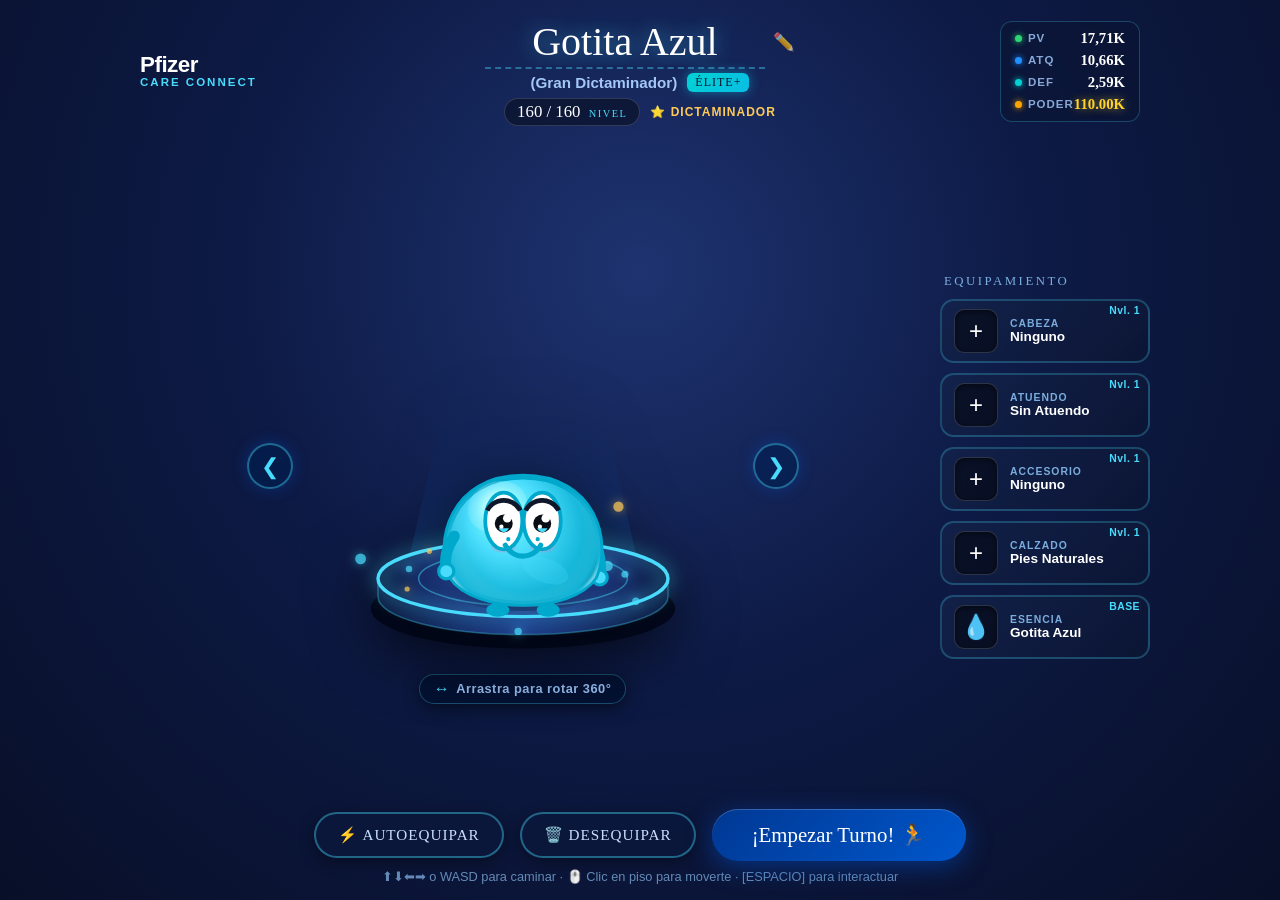
==== commit 6d73b1ff: "Add files via upload" ====
--- a/index.html
+++ b/index.html
@@ -1,613 +1,247 @@
-<!DOCTYPE html>
-<html lang="es">
-<head>
-    <meta charset="UTF-8">
-    <meta name="viewport" content="width=device-width, initial-scale=1.0">
-    <title>Pfizer CARE Connect Academy</title>
-    <link rel="stylesheet" href="index.css">
-    <link href="https://fonts.googleapis.com/css2?family=Inter:wght@400;500;600;700;800&display=swap" rel="stylesheet">
-    <script src="https://unpkg.com/@phosphor-icons/web"></script>
-</head>
-<body>
-    <div class="dashboard-wrapper">
-        <div class="dashboard-container">
-            <!-- Header -->
-            <header class="header">
-                <div class="logo">
-                    <img src="logopng.png" alt="Pfizer Logo" class="pfizer-logo">
-                    <div class="logo-text">
-                        <span class="logo-title">CARE Connect</span>
-                        <span class="logo-subtitle">Academy</span>
-                    </div>
-                </div>
-                <nav class="main-nav">
-                    <a href="#" class="active" data-target="view-academy">C.A.R.E. Connect Academy</a>
-                    <a href="#" data-target="view-clips">Care Clips</a>
-                    <a href="#" data-target="view-vault">Resource Vault</a>
-                    <a href="#" data-target="view-challenges">Care Challenges</a>
-                </nav>
-                <div class="header-actions">
-                    <i class="ph ph-chat-centered-dots action-icon" id="btn-chat"></i>
-                    <div class="notification" id="btn-notification">
-                        <i class="ph ph-bell action-icon"></i>
-                        <span class="badge">2</span>
-                        <div class="dropdown-menu" id="notif-dropdown">
-                            <div class="dropdown-header">Notificaciones</div>
-                            <div class="dropdown-item">Nueva guía subida</div>
-                            <div class="dropdown-item">Actualización de curso</div>
-                        </div>
-                    </div>
-                    <div class="profile-menu" id="btn-profile">
-                        <img src="https://i.pravatar.cc/150?img=47" alt="Profile" class="profile-pic">
-                        <div class="dropdown-menu" id="profile-dropdown">
-                            <div class="dropdown-item">Mi Perfil</div>
-                            <div class="dropdown-item">Configuración</div>
-                            <div class="dropdown-divider"></div>
-                            <div class="dropdown-item">Cerrar Sesión</div>
-                        </div>
-                    </div>
-                </div>
-            </header>
-
-            <!-- Welcome Section (Visible across views, or can be dynamic) -->
-            <section class="welcome-section" id="welcome-section">
-                <div class="welcome-avatar-wrapper">
-                    <img src="https://i.pravatar.cc/150?img=47" alt="Dra. Paula Cabrera" class="large-profile-pic">
-                </div>
-                <div class="welcome-text">
-                    <h1 id="welcome-title">¡Bienvenida, Dra. Paula Cabrera!</h1>
-                    <p id="welcome-subtitle">Tu Hub de C.A.R.E. Connect</p>
-                </div>
-            </section>
-
-            <!-- Main Content Area -->
-            <main class="content-area">
-                
-                <!-- VIEW: ACADEMY (DASHBOARD ORIGINAL) -->
-                <div id="view-academy" class="view-section active">
-                    <div class="grid-container">
-                        <!-- Left Column -->
-                        <div class="col-left">
-                            <div class="card academy-progress-card">
-                                <h2 class="card-title">C.A.R.E. Connect Academy</h2>
-                                <div class="progress-info">
-                                    <h3>Progress personalizado</h3>
-                                    <p>85% completado</p>
-                                    <div class="progress-bar-container">
-                                        <div class="progress-bar-fill gradient-blue" style="width: 85%;"></div>
-                                    </div>
-                                </div>
-                                <div class="circular-charts">
-                                    <div class="circle-chart blue" data-percent="85">
-                                        <svg viewBox="0 0 36 36" class="circular-chart blue">
-                                            <path class="circle-bg" d="M18 2.0845 a 15.9155 15.9155 0 0 1 0 31.831 a 15.9155 15.9155 0 0 1 0 -31.831" />
-                                            <path class="circle" stroke-dasharray="85, 100" d="M18 2.0845 a 15.9155 15.9155 0 0 1 0 31.831 a 15.9155 15.9155 0 0 1 0 -31.831" />
-                                        </svg>
-                                        <span>85%</span>
-                                    </div>
-                                    <div class="circle-chart purple" data-percent="75">
-                                        <svg viewBox="0 0 36 36" class="circular-chart purple">
-                                            <path class="circle-bg" d="M18 2.0845 a 15.9155 15.9155 0 0 1 0 31.831 a 15.9155 15.9155 0 0 1 0 -31.831" />
-                                            <path class="circle" stroke-dasharray="75, 100" d="M18 2.0845 a 15.9155 15.9155 0 0 1 0 31.831 a 15.9155 15.9155 0 0 1 0 -31.831" />
-                                        </svg>
-                                        <span>75%</span>
-                                    </div>
-                                </div>
-                            </div>
-                            <div class="card recommended-courses">
-                                <h2 class="card-title">Cursos recomendados</h2>
-                                <div class="course-list">
-                                    <div class="course-item">
-                                        <div class="course-header">
-                                            <div class="course-icon blue-bg"><i class="ph ph-virus"></i></div>
-                                            <div class="course-details">
-                                                <h4>Oncología</h4><p>85% completado</p>
-                                                <div class="progress-bar-container sm"><div class="progress-bar-fill blue" style="width: 85%;"></div></div>
-                                            </div>
-                                            <i class="ph ph-caret-right chevron"></i>
-                                        </div>
-                                        <div class="course-body">
-                                            <p>Módulo 1: Introducción completado.</p><p>Módulo 2: Tratamientos (en curso).</p>
-                                            <button class="btn-primary" style="margin-top: 8px; font-size: 11px;">Continuar</button>
-                                        </div>
-                                    </div>
-                                    <div class="divider"></div>
-                                    <div class="course-item">
-                                        <div class="course-header">
-                                            <div class="course-icon purple-bg"><i class="ph ph-dna"></i></div>
-                                            <div class="course-details">
-                                                <h4>Hematología</h4><p>85% completado</p>
-                                                <div class="progress-bar-container sm"><div class="progress-bar-fill purple" style="width: 85%;"></div></div>
-                                            </div>
-                                            <i class="ph ph-caret-right chevron"></i>
-                                        </div>
-                                        <div class="course-body">
-                                            <p>Módulo 1: Conceptos básicos.</p>
-                                            <button class="btn-primary" style="margin-top: 8px; font-size: 11px;">Continuar</button>
-                                        </div>
-                                    </div>
-                                </div>
-                            </div>
-                        </div>
-
-                        <!-- Middle Column -->
-                        <div class="col-middle">
-                            <div class="middle-top-row">
-                                <div class="card connect-labs">
-                                    <div class="card-header"><h2 class="card-title">Connect Labs</h2></div>
-                                    <div class="lab-video-container">
-                                        <img src="lab_simulator.jpg" alt="Lab Video" class="lab-img interactive-bg">
-                                        <div class="video-overlay">
-                                            <h3>Interactivo Clínico the<br>Case Simulator</h3>
-                                            <button class="btn-primary pulse-btn" onclick="alert('Abriendo Simulador Avanzado...')">Simulador Avanzado</button>
-                                        </div>
-                                    </div>
-                                </div>
-                                <div class="card care-clips">
-                                    <div class="card-header clips-header">
-                                        <h2 class="card-title">Care Clips</h2>
-                                        <div class="carousel-nav"><button class="nav-btn"><i class="ph ph-caret-left"></i></button><button class="nav-btn"><i class="ph ph-caret-right"></i></button></div>
-                                    </div>
-                                    <div class="clips-container">
-                                        <div class="clip" data-title="Diagnóstica de 2 min" data-time="0:00" data-end="-2:15">
-                                            <video src="videos/doc2.mp4#t=0.5" muted playsinline style="width: 100%; height: 100%; object-fit: cover;"></video>
-                                            <div class="clip-overlay"><div class="play-btn-small"><i class="ph-fill ph-play"></i></div><span>Diagnóstica de 2 min</span></div>
-                                        </div>
-                                        <div class="clip active" data-title="Terapia Celular" data-time="0:00" data-end="-5:10">
-                                            <video src="videos/cel.mp4#t=0.5" muted playsinline style="width: 100%; height: 100%; object-fit: cover;"></video>
-                                            <div class="clip-overlay"><div class="play-btn-small"><i class="ph-fill ph-play"></i></div><span>Terapia Celular en Sm...</span></div>
-                                        </div>
-                                        <div class="clip" data-title="Inmunoterapia" data-time="0:00" data-end="-12:30">
-                                            <video src="videos/lamp.mp4#t=0.5" muted playsinline style="width: 100%; height: 100%; object-fit: cover;"></video>
-                                            <div class="clip-overlay"><div class="play-btn-small"><i class="ph-fill ph-play"></i></div><span>Inmunoterapia Guiada</span></div>
-                                        </div>
-                                    </div>
-                                    <div class="video-controls">
-                                        <i class="ph-fill ph-play play-main"></i>
-                                        <span class="time">0:00</span><div class="scrub-bar"><div class="scrub-fill"></div><div class="scrub-thumb"></div></div><span class="time">-5:10</span>
-                                    </div>
-                                </div>
-                            </div>
-                            <div class="middle-bottom-row">
-                                <div class="card resource-vault">
-                                    <div class="card-header vault-header"><h2 class="card-title">Resource Vault</h2><i class="ph ph-download-simple download-icon-header"></i></div>
-                                    <div class="vault-tags">
-                                        <span class="tag active">Guías de Oncología</span><span class="tag">Interactiva del Paciente</span><span class="tag">Descarga a...</span>
-                                    </div>
-                                    <div class="resource-list">
-                                        <div class="resource-item">
-                                            <div class="resource-icon red"><i class="ph-fill ph-file-text"></i></div>
-                                            <span class="resource-name">Guías de Oncología</span><button class="btn-download"><i class="ph ph-download-simple"></i></button>
-                                        </div>
-                                        <div class="divider"></div>
-                                        <div class="resource-item">
-                                            <div class="resource-icon orange"><i class="ph-fill ph-file-arrow-down"></i></div>
-                                            <span class="resource-name">Infografía del Paciente</span><button class="btn-download"><i class="ph ph-download-simple"></i></button>
-                                        </div>
-                                    </div>
-                                </div>
-                                <div class="card care-challenges">
-                                    <div class="card-header"><h2 class="card-title">Care Challenges</h2></div>
-                                    <div class="leaderboard-section">
-                                        <h3 class="section-subtitle">Leaderboard</h3>
-                                        <div class="podium">
-                                            <div class="podium-item second"><span class="rank-num">2</span><div class="crown silver-crown"><i class="ph-fill ph-crown"></i></div></div>
-                                            <div class="podium-item first"><div class="first-circle"><div class="dots-circle"></div><span class="rank-num">1</span></div></div>
-                                            <div class="podium-item third"><span class="rank-num">3</span><div class="crown bronze-crown"><i class="ph-fill ph-crown"></i></div></div>
-                                        </div>
-                                    </div>
-                                    <div class="divider"></div>
-                                    <div class="trivia-card-container" style="background: rgba(255,255,255,0.08); border: 1px solid var(--border-color); border-radius: 12px; padding: 16px; margin-top: 16px;">
-                                        <h3 style="font-size: 14px; font-weight: 700; color: var(--pfizer-blue); margin-bottom: 4px;">Trivia Diaria:<br>Hematología</h3>
-                                        <div style="display: flex; justify-content: space-between; align-items: center; gap: 12px;">
-                                            <p style="font-size: 13px; color: var(--text-primary); line-height: 1.3; flex: 1; margin: 0;">Completa 5<br>preguntas sin<br>error</p>
-                                            <button onclick="openTriviaModal()" style="background: var(--pfizer-blue); color: white; border: none; border-radius: 20px; padding: 8px 24px; font-weight: 700; cursor: pointer; transition: transform 0.2s; box-shadow: 0 4px 10px rgba(247,157,30,0.3);">Jugar</button>
-                                        </div>
-                                    </div>
-                                </div>
-                            </div>
-                        </div>
-
-                        <!-- Right Column -->
-                        <div class="col-right">
-                            <div class="card care-points">
-                                <div class="card-header"><h2 class="card-title">Pfizer Care Points</h2></div>
-                                <div class="points-total">
-                                    <span class="big-number">350</span><span class="points-text">Puntos<br>Pfizer Care</span>
-                                </div>
-                                <div class="badges-row">
-                                    <div class="badge-item"><img src="https://cdn-icons-png.flaticon.com/512/5406/5406792.png" alt="Badge 1"><span>Intermedio<br>Avanzada</span></div>
-                                    <div class="badge-item"><img src="https://cdn-icons-png.flaticon.com/512/5406/5406792.png" alt="Badge 2"><span>Innocasatapa<br>Avanzada</span></div>
-                                    <div class="badge-item"><img src="https://cdn-icons-png.flaticon.com/512/3176/3176294.png" alt="Badge 3"><span>Oela<br>Chofeplon</span></div>
-                                </div>
-                                <div class="reward-points">
-                                    <h3 class="section-subtitle">Puntos para Recompensa</h3>
-                                    <div class="gauge-container">
-                                        <svg viewBox="0 0 100 50" class="gauge">
-                                            <path class="gauge-bg" d="M 10 45 A 35 35 0 0 1 90 45" fill="none" stroke="#e6eaf0" stroke-width="8" stroke-linecap="round"/>
-                                            <path class="gauge-fill" d="M 10 45 A 35 35 0 0 1 90 45" fill="none" stroke="#0033a0" stroke-width="8" stroke-linecap="round" stroke-dasharray="110" stroke-dashoffset="15"/>
-                                        </svg>
-                                        <div class="gauge-text"><span class="gauge-value">350</span><span class="gauge-label">Puntos para<br>Recompensa</span></div>
-                                    </div>
-                                </div>
-                            </div>
-                            <div class="card topics-reinforce">
-                                <div class="card-header"><h2 class="card-title">Temas a Reforzar</h2></div>
-                                <div class="target-icon-container"><img src="https://cdn-icons-png.flaticon.com/512/751/751463.png" alt="Target" class="target-icon"></div>
-                            </div>
-                        </div>
-                    </div>
-                </div>
-
-                <!-- VIEW: CARE CLIPS -->
-                <div id="view-clips" class="view-section" style="display: none;">
-                    <div class="card view-clips-card">
-                        <div class="video-player-container">
-                            <video id="main-video-player" controls poster="https://images.unsplash.com/photo-1537368910025-700350fe46c7?ixlib=rb-4.0.3&auto=format&fit=crop&w=1200&q=80">
-                                <source src="videos/doc1.mp4" type="video/mp4">
-                                Tu navegador no soporta HTML video.
-                            </video>
-                            <div class="video-info-overlay">
-                                <h2>Charla KOL: Avances en Tratamientos Oncológicos</h2>
-                                <p>Dr. Carlos Ruiz | Pfizer Academy Especialistas</p>
-                            </div>
-                        </div>
-                        
-                        <div class="video-playlist-section">
-                            <h3 style="margin-top: 20px; margin-bottom: 15px; color: #003893; font-size: 1.2rem;">Siguientes en la lista</h3>
-                            <div class="playlist-grid">
-                                <div class="playlist-item" onclick="playVideo('videos/doc2.mp4', 'Diagnóstica de 2 min', 'Serie rápida de aprendizaje')">
-                                    <div class="thumb-container">
-                                        <video src="videos/doc2.mp4#t=0.5" muted playsinline style="width: 100%; height: 100%; object-fit: cover; pointer-events: none;"></video>
-                                        <span class="duration">02:15</span>
-                                    </div>
-                                    <div class="thumb-info">
-                                        <h4>Diagnóstica de 2 min</h4>
-                                        <p>Serie rápida de aprendizaje</p>
-                                    </div>
-                                </div>
-                                <div class="playlist-item" onclick="playVideo('videos/cel.mp4', 'Terapia Celular en Sm...', 'Avances de laboratorio')">
-                                    <div class="thumb-container">
-                                        <video src="videos/cel.mp4#t=0.5" muted playsinline style="width: 100%; height: 100%; object-fit: cover; pointer-events: none;"></video>
-                                        <span class="duration">05:10</span>
-                                    </div>
-                                    <div class="thumb-info">
-                                        <h4>Terapia Celular en Sm...</h4>
-                                        <p>Avances de laboratorio</p>
-                                    </div>
-                                </div>
-                                <div class="playlist-item" onclick="playVideo('videos/lamp.mp4', 'Inmunoterapia Guiada', 'Casos clínicos reales')">
-                                    <div class="thumb-container">
-                                        <video src="videos/lamp.mp4#t=0.5" muted playsinline style="width: 100%; height: 100%; object-fit: cover; pointer-events: none;"></video>
-                                        <span class="duration">12:30</span>
-                                    </div>
-                                    <div class="thumb-info">
-                                        <h4>Inmunoterapia Guiada</h4>
-                                        <p>Casos clínicos reales</p>
-                                    </div>
-                                </div>
-                            </div>
-                        </div>
-                    </div>
-                </div>
-
-                <!-- VIEW: RESOURCE VAULT -->
-                <div id="view-vault" class="view-section" style="display: none;">
-                    <div class="card view-vault-card">
-                        <div class="vault-header-area">
-                            <h2>Centro de Recursos y Descargas</h2>
-                            <div class="search-bar">
-                                <i class="ph ph-magnifying-glass"></i>
-                                <input type="text" placeholder="Buscar guías, infografías, estudios...">
-                            </div>
-                        </div>
-                        
-                        <div class="vault-categories">
-                            <button class="btn-category active">Todos los archivos</button>
-                            <button class="btn-category">Oncología</button>
-                            <button class="btn-category">Hematología</button>
-                            <button class="btn-category">Pacientes</button>
-                        </div>
-
-                        <div class="files-grid">
-                            <!-- File 1 -->
-                            <div class="file-card">
-                                <div class="file-icon pdf"><i class="ph-fill ph-file-pdf"></i></div>
-                                <div class="file-details">
-                                    <h4>Guía Práctica Oncología 2026</h4>
-                                    <p>Actualizado: Hace 2 días • 2.4 MB</p>
-                                </div>
-                                <button class="btn-primary btn-sm" onclick="alert('Descargando PDF...')">Descargar</button>
-                            </div>
-                            <!-- File 2 -->
-                            <div class="file-card">
-                                <div class="file-icon img"><i class="ph-fill ph-file-image"></i></div>
-                                <div class="file-details">
-                                    <h4>Infografía del Paciente</h4>
-                                    <p>Actualizado: Hace 1 semana • 1.1 MB</p>
-                                </div>
-                                <button class="btn-primary btn-sm" onclick="alert('Descargando Infografía...')">Descargar</button>
-                            </div>
-                            <!-- File 3 -->
-                            <div class="file-card">
-                                <div class="file-icon doc"><i class="ph-fill ph-file-doc"></i></div>
-                                <div class="file-details">
-                                    <h4>Estudio Clínico Fase 3</h4>
-                                    <p>Actualizado: Hace 1 mes • 4.5 MB</p>
-                                </div>
-                                <button class="btn-primary btn-sm" onclick="alert('Descargando Documento...')">Descargar</button>
-                            </div>
-                            <!-- File 4 -->
-                            <div class="file-card">
-                                <div class="file-icon video"><i class="ph-fill ph-file-video"></i></div>
-                                <div class="file-details">
-                                    <h4>Presentación Terapia Celular</h4>
-                                    <p>Actualizado: Hace 2 meses • 15 MB</p>
-                                </div>
-                                <button class="btn-primary btn-sm" onclick="alert('Descargando Video...')">Descargar</button>
-                            </div>
-                        </div>
-                    </div>
-                </div>
-
-                <!-- VIEW: CARE CHALLENGES -->
-                <div id="view-challenges" class="view-section" style="display: none;">
-                    <div class="grid-container challenges-grid">
-                        <div class="col-left">
-                            <div class="card my-stats-card">
-                                <h2>Mis Estadísticas</h2>
-                                <div class="stats-row">
-                                    <div class="stat-box">
-                                        <i class="ph-fill ph-star"></i>
-                                        <span>Nivel</span>
-                                        <strong>Diamante</strong>
-                                    </div>
-                                    <div class="stat-box">
-                                        <i class="ph-fill ph-fire"></i>
-                                        <span>Racha</span>
-                                        <strong>12 Días</strong>
-                                    </div>
-                                </div>
-                                <h3 style="margin-top: 20px;">Retos Activos</h3>
-                                <div class="challenge-item">
-                                    <div class="challenge-info">
-                                        <h4>Trivia Diaria: Hematología</h4>
-                                        <p>Completa 5 preguntas sin error</p>
-                                    </div>
-                                    <button class="btn-primary btn-sm" onclick="openTriviaModal()">Jugar</button>
-                                </div>
-                                <div class="challenge-item">
-                                    <div class="challenge-info">
-                                        <h4>Ver 3 Care Clips</h4>
-                                        <p>Progreso: 1/3</p>
-                                    </div>
-                                    <button class="btn-primary btn-sm btn-outline" onclick="document.querySelector('[data-target=view-clips]').click()">Ir a Clips</button>
-                                </div>
-                                <h3 style="margin-top: 20px;">Aprobar o Morir - Dictaminador Edition</h3>
-                                <div class="challenge-item game-banner" onclick="openGameModal()" style="display:flex; flex-direction:row; align-items:center; padding:16px; background:linear-gradient(135deg, #003893, #4a90d9); border-radius:12px; margin-top:10px; border:none;">
-                                    <div style="flex:1;">
-                                        <h4 style="color:white; font-size:15px; margin-bottom:4px;">¡Salva a las gotitas!</h4>
-                                        <p style="color:#cce4fc; font-size:12px; line-height:1.2;">Expande y juega en pantalla completa.</p>
-                                    </div>
-                                    <div style="background:rgba(255,255,255,0.2); border-radius:50%; width:40px; height:40px; display:flex; align-items:center; justify-content:center; color:white; font-size:24px;">
-                                        <i class="ph-fill ph-play"></i>
-                                    </div>
-                                </div>
-                            </div>
-                        </div>
-                        <div class="col-middle" style="grid-column: span 2;">
-                            <div class="card leaderboard-card">
-                                <div class="card-header">
-                                    <h2>Tabla de Clasificación Nacional</h2>
-                                    <select class="custom-select">
-                                        <option>Este Mes</option>
-                                        <option>Esta Semana</option>
-                                    </select>
-                                </div>
-                                <div class="leaderboard-table">
-                                    <div class="lb-row lb-header">
-                                        <div class="lb-rank">Puesto</div>
-                                        <div class="lb-user">Doctor(a)</div>
-                                        <div class="lb-points">Puntos</div>
-                                    </div>
-                                    <div class="lb-row lb-gold">
-                                        <div class="lb-rank"><i class="ph-fill ph-medal"></i> 1</div>
-                                        <div class="lb-user"><img src="https://i.pravatar.cc/150?img=11" alt="avatar"> Dra. Silvia Torres</div>
-                                        <div class="lb-points">1,250</div>
-                                    </div>
-                                    <div class="lb-row lb-silver">
-                                        <div class="lb-rank"><i class="ph-fill ph-medal"></i> 2</div>
-                                        <div class="lb-user"><img src="https://i.pravatar.cc/150?img=47" alt="avatar"> Dra. Paula Cabrera</div>
-                                        <div class="lb-points">1,120</div>
-                                    </div>
-                                    <div class="lb-row lb-bronze">
-                                        <div class="lb-rank"><i class="ph-fill ph-medal"></i> 3</div>
-                                        <div class="lb-user"><img src="https://i.pravatar.cc/150?img=33" alt="avatar"> Dr. Luis Mendez</div>
-                                        <div class="lb-points">980</div>
-                                    </div>
-                                    <div class="lb-row">
-                                        <div class="lb-rank">4</div>
-                                        <div class="lb-user"><img src="https://i.pravatar.cc/150?img=12" alt="avatar"> Dr. Roberto Gómez</div>
-                                        <div class="lb-points">850</div>
-                                    </div>
-                                    <div class="lb-row">
-                                        <div class="lb-rank">5</div>
-                                        <div class="lb-user"><img src="https://i.pravatar.cc/150?img=5" alt="avatar"> Dra. Ana Ríos</div>
-                                        <div class="lb-points">700</div>
-                                    </div>
-                                </div>
-                            </div>
-                        </div>
-                    </div>
-                </div>
-
-            </main>
-        </div>
-    </div>
-    
-    <!-- GAME MODAL -->
-    <div id="game-modal" class="game-modal">
-        <div class="game-modal-content">
-            <button class="close-game-btn" onclick="closeGameModal()"><i class="ph ph-x"></i></button>
-            <iframe id="game-iframe" src="" class="game-iframe"></iframe>
-        </div>
-    </div>
-
-    <!-- TRIVIA MODAL -->
-    <div id="trivia-modal" class="game-modal">
-        <div class="game-modal-content" style="background: var(--bg-gradient); padding: 40px; display: flex; flex-direction: column; align-items: center; justify-content: center; text-align: center;">
-            <button class="close-game-btn" onclick="closeTriviaModal()"><i class="ph ph-x"></i></button>
-            
-            <div id="trivia-welcome" style="max-width: 600px;">
-                <h1 style="font-size: 32px; color: var(--text-primary); margin-bottom: 16px;">Trivia: Hematología</h1>
-                <p style="font-size: 16px; color: var(--text-secondary); margin-bottom: 32px;">Completa las siguientes 5 preguntas correctamente sin equivocarte para ganar puntos Pfizer Care.</p>
-                <button onclick="startTrivia()" style="background: var(--pfizer-blue); color: white; border: none; padding: 16px 48px; font-size: 18px; font-weight: 800; border-radius: 30px; cursor: pointer; transition: transform 0.2s;">Comenzar Trivia</button>
-            </div>
-
-            <div id="trivia-game" style="display: none; max-width: 600px; width: 100%;">
-                <div style="display: flex; justify-content: space-between; margin-bottom: 24px; color: var(--text-secondary); font-size: 14px; font-weight: 700;">
-                    <span id="trivia-progress">Pregunta 1 de 5</span>
-                </div>
-                <h2 id="trivia-question" style="font-size: 24px; color: var(--text-primary); margin-bottom: 32px; line-height: 1.4;">¿Cuál es la función principal de los glóbulos rojos?</h2>
-                <div id="trivia-options" style="display: flex; flex-direction: column; gap: 16px;">
-                    <!-- Opciones se inyectan acá -->
-                </div>
-            </div>
-
-            <div id="trivia-result" style="display: none; max-width: 600px;">
-                <i id="trivia-icon" class="ph-fill ph-check-circle" style="font-size: 80px; color: var(--pfizer-light-blue); margin-bottom: 24px;"></i>
-                <h1 id="trivia-result-title" style="font-size: 32px; color: var(--text-primary); margin-bottom: 16px;">¡Excelente!</h1>
-                <p id="trivia-result-desc" style="font-size: 16px; color: var(--text-secondary); margin-bottom: 32px;">Has completado el reto sin errores y has ganado 50 puntos Pfizer Care.</p>
-                <button onclick="closeTriviaModal()" style="background: var(--card-bg); color: white; border: 1px solid rgba(255,255,255,0.2); padding: 12px 32px; font-size: 16px; font-weight: 700; border-radius: 30px; cursor: pointer;">Cerrar y Volver</button>
-            </div>
-        </div>
-    </div>
-
-    <script src="script.js"></script>
-    <script>
-        function openGameModal() {
-            document.getElementById('game-modal').classList.add('show');
-            document.getElementById('game-iframe').src = 'game.html';
-        }
-        function closeGameModal() {
-            document.getElementById('game-modal').classList.remove('show');
-            document.getElementById('game-iframe').src = '';
-        }
-
-        // --- Lógica de la Trivia ---
-        const triviaQuestions = [
-            {
-                q: "¿Qué componente de la sangre es responsable de la coagulación?",
-                options: ["Glóbulos Blancos", "Plaquetas", "Plasma", "Glóbulos Rojos"],
-                correct: 1
-            },
-            {
-                q: "¿Qué proteína transporta el oxígeno en los glóbulos rojos?",
-                options: ["Hemoglobina", "Insulina", "Colágeno", "Queratina"],
-                correct: 0
-            },
-            {
-                q: "¿Dónde se producen principalmente las células sanguíneas en los adultos?",
-                options: ["Hígado", "Bazo", "Médula ósea", "Riñones"],
-                correct: 2
-            },
-            {
-                q: "¿Qué tipo de célula sanguínea es clave para la respuesta inmunológica adaptativa?",
-                options: ["Eritrocito", "Plaqueta", "Linfocito", "Neutrófilo"],
-                correct: 2
-            },
-            {
-                q: "¿Cuál es el tiempo de vida promedio de un eritrocito humano?",
-                options: ["10 días", "30 días", "120 días", "1 año"],
-                correct: 2
-            }
-        ];
-
-        let currentQuestion = 0;
-
-        function openTriviaModal() {
-            document.getElementById('trivia-modal').classList.add('show');
-            document.getElementById('trivia-welcome').style.display = 'block';
-            document.getElementById('trivia-game').style.display = 'none';
-            document.getElementById('trivia-result').style.display = 'none';
-            currentQuestion = 0;
-        }
-
-        function closeTriviaModal() {
-            document.getElementById('trivia-modal').classList.remove('show');
-        }
-
-        function startTrivia() {
-            document.getElementById('trivia-welcome').style.display = 'none';
-            document.getElementById('trivia-game').style.display = 'block';
-            showQuestion();
-        }
-
-        function showQuestion() {
-            const q = triviaQuestions[currentQuestion];
-            document.getElementById('trivia-progress').innerText = `Pregunta ${currentQuestion + 1} de 5`;
-            document.getElementById('trivia-question').innerText = q.q;
-            
-            const optionsContainer = document.getElementById('trivia-options');
-            optionsContainer.innerHTML = '';
-            
-            q.options.forEach((opt, index) => {
-                const btn = document.createElement('button');
-                btn.innerText = opt;
-                btn.style.cssText = `
-                    background: var(--card-bg);
-                    color: var(--text-primary);
-                    border: 1px solid var(--border-color);
-                    padding: 16px 24px;
-                    font-size: 16px;
-                    font-weight: 600;
-                    border-radius: 12px;
-                    cursor: pointer;
-                    text-align: left;
-                    transition: all 0.2s ease;
-                `;
-                btn.onmouseover = () => { btn.style.background = 'rgba(255,255,255,0.1)'; };
-                btn.onmouseout = () => { btn.style.background = 'var(--card-bg)'; };
-                btn.onclick = () => answerQuestion(index);
-                optionsContainer.appendChild(btn);
-            });
-        }
-
-        function answerQuestion(index) {
-            const isCorrect = (index === triviaQuestions[currentQuestion].correct);
-            
-            if (isCorrect) {
-                currentQuestion++;
-                if (currentQuestion >= triviaQuestions.length) {
-                    showResult(true);
-                } else {
-                    showQuestion();
-                }
-            } else {
-                showResult(false);
-            }
-        }
-
-        function showResult(success) {
-            document.getElementById('trivia-game').style.display = 'none';
-            document.getElementById('trivia-result').style.display = 'block';
-            
-            const icon = document.getElementById('trivia-icon');
-            const title = document.getElementById('trivia-result-title');
-            const desc = document.getElementById('trivia-result-desc');
-            
-            if (success) {
-                icon.className = 'ph-fill ph-check-circle';
-                icon.style.color = 'var(--pfizer-light-blue)';
-                title.innerText = '¡Reto Completado!';
-                desc.innerText = 'Has respondido las 5 preguntas sin error. ¡Ganaste 50 Puntos Pfizer Care!';
-            } else {
-                icon.className = 'ph-fill ph-x-circle';
-                icon.style.color = 'var(--pfizer-purple)';
-                title.innerText = '¡Ups! Respuesta Incorrecta';
-                desc.innerText = 'No lograste responder las 5 preguntas sin error. Vuelve a intentarlo mañana.';
-            }
-        }
-    </script>
-</body>
-</html>
+<!DOCTYPE html>
+<html lang="es">
+<head>
+    <meta charset="UTF-8">
+    <meta name="viewport" content="width=device-width, initial-scale=1.0">
+    <title>Pfizer CARE Connect Academy</title>
+    <link rel="stylesheet" href="style.css">
+    <link href="https://fonts.googleapis.com/css2?family=Fredoka+One&family=Nunito:wght@400;700;900&display=swap" rel="stylesheet">
+</head>
+<body>
+
+<!-- ========= PANTALLA INICIO / CUSTOMIZER ========= -->
+<div id="screen-start" class="ui-screen customizer-screen">
+    <!-- Header: Logo, Name & Title, Stats -->
+    <header class="customizer-header">
+        <div class="header-logo-badge">
+            <div class="logo-pfizer-mini">Pfizer</div>
+            <div class="logo-care-mini">CARE Connect</div>
+        </div>
+
+        <div class="char-header-info">
+            <div class="char-name-row">
+                <input type="text" id="custom-name-input" class="char-name-input" maxlength="18" value="Gotita Azul" spellcheck="false" title="Haz clic para cambiar el nombre">
+                <span class="edit-icon" id="btn-edit-name" title="Editar nombre">✏️</span>
+            </div>
+            <div class="char-subtitle-row">
+                <span class="char-title-text" id="char-title-display">(Gran Dictaminador)</span>
+                <span class="char-rank-tag">ÉLITE+</span>
+            </div>
+            <div class="char-level-row">
+                <span class="char-level-badge">160 / 160 <small>NIVEL</small></span>
+                <span class="char-role-tag">⭐ DICTAMINADOR</span>
+            </div>
+        </div>
+
+        <div class="char-stats-card">
+            <div class="stat-pill"><span class="stat-dot green"></span><span class="stat-label">PV</span><span class="stat-val" id="stat-pv">17,71K</span></div>
+            <div class="stat-pill"><span class="stat-dot blue"></span><span class="stat-label">ATQ</span><span class="stat-val" id="stat-atq">10,66K</span></div>
+            <div class="stat-pill"><span class="stat-dot cyan"></span><span class="stat-label">DEF</span><span class="stat-val" id="stat-def">2,59K</span></div>
+            <div class="stat-pill gold"><span class="stat-dot gold"></span><span class="stat-label">PODER</span><span class="stat-val" id="stat-power">113,46K</span></div>
+        </div>
+    </header>
+
+    <!-- Main Customizer Body: Left Arrow, 3D Canvas Showcase, Right Arrow, Equipment Slots -->
+    <div class="customizer-body">
+        <!-- 3D Rotation Stage -->
+        <div class="showcase-area">
+            <button class="nav-arrow nav-prev" id="btn-prev-char" title="Gotita anterior">❮</button>
+
+            <div class="canvas-3d-wrapper" id="canvas-3d-wrapper">
+                <canvas id="custom-canvas" width="460" height="460"></canvas>
+                <div class="rotation-hint">
+                    <span class="hint-icon">↔</span> Arrastra para rotar 360°
+                </div>
+            </div>
+
+            <button class="nav-arrow nav-next" id="btn-next-char" title="Siguiente gotita">❯</button>
+        </div>
+
+        <!-- Gear / Equipment Slots Column (Like Invincible screen) -->
+        <div class="equipment-column">
+            <div class="column-title">EQUIPAMIENTO</div>
+
+            <!-- Head slot -->
+            <div class="gear-slot" data-slot="head" id="slot-head" title="Equipar Cabeza">
+                <div class="slot-tier" id="tier-head">Nvl. 3</div>
+                <div class="slot-icon-box">
+                    <span class="slot-icon" id="icon-head">+</span>
+                </div>
+                <div class="slot-info">
+                    <span class="slot-cat">CABEZA</span>
+                    <span class="slot-name" id="name-head">Vacío</span>
+                </div>
+            </div>
+
+            <!-- Body / Outfit slot -->
+            <div class="gear-slot" data-slot="body" id="slot-body" title="Equipar Atuendo">
+                <div class="slot-tier" id="tier-body">Nvl. 4</div>
+                <div class="slot-icon-box">
+                    <span class="slot-icon" id="icon-body">+</span>
+                </div>
+                <div class="slot-info">
+                    <span class="slot-cat">ATUENDO</span>
+                    <span class="slot-name" id="name-body">Vacío</span>
+                </div>
+            </div>
+
+            <!-- Accessory slot -->
+            <div class="gear-slot" data-slot="accessory" id="slot-accessory" title="Equipar Accesorio">
+                <div class="slot-tier" id="tier-accessory">Nvl. 2</div>
+                <div class="slot-icon-box">
+                    <span class="slot-icon" id="icon-accessory">+</span>
+                </div>
+                <div class="slot-info">
+                    <span class="slot-cat">ACCESORIO</span>
+                    <span class="slot-name" id="name-accessory">Vacío</span>
+                </div>
+            </div>
+
+            <!-- Shoes slot -->
+            <div class="gear-slot" data-slot="shoes" id="slot-shoes" title="Equipar Calzado">
+                <div class="slot-tier" id="tier-shoes">Nvl. 3</div>
+                <div class="slot-icon-box">
+                    <span class="slot-icon" id="icon-shoes">+</span>
+                </div>
+                <div class="slot-info">
+                    <span class="slot-cat">CALZADO</span>
+                    <span class="slot-name" id="name-shoes">Vacío</span>
+                </div>
+            </div>
+
+            <!-- Base Droplet Essence -->
+            <div class="gear-slot" data-slot="base" id="slot-base" title="Cambiar Gotita">
+                <div class="slot-tier">BASE</div>
+                <div class="slot-icon-box">
+                    <span class="slot-icon" id="icon-base">💧</span>
+                </div>
+                <div class="slot-info">
+                    <span class="slot-cat">ESENCIA</span>
+                    <span class="slot-name" id="name-base">Gotita Azul</span>
+                </div>
+            </div>
+        </div>
+    </div>
+
+    <!-- Bottom Actions Bar -->
+    <div class="customizer-footer">
+        <button class="btn-sub" id="btn-autoequip" title="Equipar conjunto al azar">⚡ AUTOEQUIPAR</button>
+        <button class="btn-sub" id="btn-unequip" title="Quitar todas las prendas">🗑️ DESEQUIPAR</button>
+        <button class="btn-main" id="btn-start">¡Empezar Turno! 🏃</button>
+    </div>
+
+    <div class="controls-hint custom-controls-hint">
+        <span>⬆⬇⬅➡ o WASD para caminar</span>
+        <span>·</span>
+        <span>🖱️ Clic en piso para moverte</span>
+        <span>·</span>
+        <span>[ESPACIO] para interactuar</span>
+    </div>
+</div>
+
+<!-- Item Picker Drawer / Popover (Opens when clicking any gear slot) -->
+<div id="item-picker-modal" class="picker-modal hidden">
+    <div class="picker-backdrop" id="picker-backdrop"></div>
+    <div class="picker-content">
+        <div class="picker-header">
+            <h3 id="picker-title">Seleccionar Cabeza</h3>
+            <button class="picker-close" id="btn-picker-close">✕</button>
+        </div>
+        <div class="picker-grid" id="picker-grid">
+            <!-- populated by JS -->
+        </div>
+    </div>
+</div>
+
+<!-- ========= CANVAS DEL JUEGO ========= -->
+<canvas id="game-canvas"></canvas>
+
+<!-- ========= HUD ========= -->
+<div id="hud" class="hidden">
+    <div class="hud-left">
+        <div class="hud-box">
+            <span class="hud-label">CASOS</span>
+            <span class="hud-value" id="hud-score">0</span>
+        </div>
+        <div class="hud-box hud-lives-box">
+            <span class="hud-label">VIDAS</span>
+            <span class="hud-value" id="hud-lives">❤️❤️❤️</span>
+        </div>
+        <div class="hud-box hud-char-badge">
+            <span class="hud-label" id="hud-player-title">DICTAMINADOR</span>
+            <span class="hud-value hud-name-text" id="hud-player-name">Gotita Azul</span>
+        </div>
+    </div>
+    <div class="hud-center">
+        <div class="logo-small">Pfizer CARE <span>Connect</span></div>
+    </div>
+    <div class="hud-right">
+        <div class="hud-box timer-box" id="timer-box">
+            <span class="hud-label">TIEMPO</span>
+            <span class="hud-value" id="hud-timer">--</span>
+        </div>
+    </div>
+</div>
+
+<!-- ========= MODAL CASO ========= -->
+<div id="modal-case" class="modal-bg hidden">
+    <div class="modal-card case-card-ui">
+        <div class="modal-top-bar">
+            <span class="badge-new">📋 NUEVO EXPEDIENTE</span>
+        </div>
+        <div class="patient-avatar-wrap">
+            <canvas id="modal-patient-canvas" width="90" height="100"></canvas>
+        </div>
+        <h2 class="modal-patient-name" id="modal-name">Cargando...</h2>
+        <div class="modal-row"><span class="modal-label">Síntomas:</span><span id="modal-symptoms">...</span></div>
+        <div class="modal-evidence">
+            <div class="modal-label">📁 Evidencia:</div>
+            <div id="modal-evidence">...</div>
+        </div>
+        <p class="modal-hint">Toma el caso y corre hacia la <strong>puerta correcta</strong> ⏱️</p>
+        <button class="btn-main btn-sm" id="btn-take">¡Tomar Expediente!</button>
+    </div>
+</div>
+
+<!-- ========= MODAL FEEDBACK (ACIERTO / ERROR) ========= -->
+<div id="modal-feedback" class="modal-bg hidden">
+    <div class="modal-card feedback-card-ui" id="feedback-card">
+        <div class="modal-top-bar">
+            <span class="badge-feedback" id="feedback-badge">🎉 ¡DICTAMEN CORRECTO!</span>
+        </div>
+        <div class="feedback-avatar-wrap">
+            <canvas id="feedback-char-canvas" width="110" height="120"></canvas>
+        </div>
+        <h2 class="feedback-title" id="feedback-title">¡Gran trabajo!</h2>
+        <div class="feedback-patient-name" id="feedback-patient">Paciente: Juan Pérez</div>
+        
+        <div class="feedback-explanation-box" id="feedback-exp-box">
+            <div class="feedback-exp-header" id="feedback-exp-header">🔍 ANÁLISIS DE DICTAMEN:</div>
+            <p class="feedback-exp-text" id="feedback-exp-text">...</p>
+        </div>
+
+        <div class="feedback-lives-row" id="feedback-lives-row">
+            <span class="feedback-lives-label">Vidas restantes:</span>
+            <span class="feedback-lives-val" id="feedback-lives-val">❤️❤️❤️</span>
+        </div>
+
+        <button class="btn-main btn-sm" id="btn-feedback-action">¡Continuar! ➡️</button>
+    </div>
+</div>
+
+<!-- ========= GAME OVER ========= -->
+<div id="screen-gameover" class="ui-screen hidden gameover-screen">
+    <div class="go-char-wrap">
+        <canvas id="go-char-canvas" width="130" height="145"></canvas>
+    </div>
+    <h1 class="go-title" id="go-title">¡ERROR FATAL!</h1>
+    <p class="go-reason" id="go-reason">...</p>
+    <div class="go-score-box">
+        Casos resueltos: <strong id="go-score">0</strong>
+    </div>
+    <button class="btn-main btn-retry" id="btn-retry">🔄 Reintentar</button>
+</div>
+
+<script src="game.js"></script>
+</body>
+</html>
--- a/style.css
+++ b/style.css
@@ -0,0 +1,936 @@
+/* =============================
+   PFIZER CARE CONNECT ACADEMY
+   UI STYLESHEET - HD Game
+============================== */
+*, *::before, *::after { box-sizing: border-box; margin: 0; padding: 0; }
+
+body {
+    background: #0a0e1a;
+    font-family: 'Nunito', sans-serif;
+    overflow: hidden;
+    width: 100vw;
+    height: 100vh;
+    display: flex;
+    justify-content: center;
+    align-items: center;
+    color: white;
+}
+
+/* =======================
+   CANVAS
+======================== */
+#game-canvas {
+    position: fixed;
+    top: 0; left: 0;
+    display: none;
+    cursor: crosshair;
+    image-rendering: crisp-edges;
+}
+
+/* =======================
+   UI SCREENS (overlays)
+======================== */
+.ui-screen {
+    position: fixed;
+    inset: 0;
+    display: flex;
+    flex-direction: column;
+    align-items: center;
+    justify-content: center;
+    padding: 20px;
+    z-index: 100;
+    background: linear-gradient(145deg, #0d1b3e 0%, #122a6e 50%, #0b1833 100%);
+}
+.ui-screen.hidden { display: none !important; }
+
+/* =======================
+   CUSTOMIZER SCREEN (Invincible Style)
+======================== */
+.customizer-screen {
+    background: radial-gradient(circle at 50% 30%, #1e3370 0%, #0d1a45 45%, #080f28 100%);
+    padding: 16px 24px;
+    justify-content: space-between;
+    overflow-y: auto;
+    overflow-x: hidden;
+}
+
+/* Header */
+.customizer-header {
+    width: 100%;
+    max-width: 1000px;
+    display: flex;
+    justify-content: space-between;
+    align-items: center;
+    gap: 15px;
+    margin-bottom: 5px;
+}
+.header-logo-badge {
+    text-align: left;
+    min-width: 140px;
+}
+.logo-pfizer-mini {
+    font-weight: 900;
+    font-size: 1.4rem;
+    color: #fff;
+    letter-spacing: -0.5px;
+    line-height: 1;
+}
+.logo-care-mini {
+    font-size: 0.72rem;
+    font-weight: 800;
+    color: #48dbfb;
+    letter-spacing: 2px;
+    text-transform: uppercase;
+}
+
+/* Center Name & Title */
+.char-header-info {
+    display: flex;
+    flex-direction: column;
+    align-items: center;
+    gap: 4px;
+}
+.char-name-row {
+    display: flex;
+    align-items: center;
+    gap: 8px;
+    position: relative;
+}
+.char-name-input {
+    background: transparent;
+    border: none;
+    border-bottom: 2px dashed rgba(72, 219, 251, 0.4);
+    font-family: 'Fredoka One', cursive;
+    font-size: clamp(1.8rem, 3.2vw, 2.5rem);
+    color: #ffffff;
+    text-align: center;
+    text-shadow: 0 0 20px rgba(72, 219, 251, 0.6);
+    outline: none;
+    padding: 2px 8px;
+    width: 280px;
+    transition: border-color 0.2s, text-shadow 0.2s;
+}
+.char-name-input:focus {
+    border-bottom: 2px solid #48dbfb;
+    text-shadow: 0 0 25px rgba(72, 219, 251, 0.9);
+}
+.edit-icon {
+    font-size: 1.1rem;
+    cursor: pointer;
+    opacity: 0.7;
+    transition: opacity 0.2s, transform 0.2s;
+}
+.edit-icon:hover { opacity: 1; transform: scale(1.15); }
+
+.char-subtitle-row {
+    display: flex;
+    align-items: center;
+    gap: 10px;
+}
+.char-title-text {
+    font-size: 0.95rem;
+    color: #a5c7f8;
+    font-weight: 700;
+}
+.char-rank-tag {
+    background: linear-gradient(135deg, #00d2d3, #0abde3);
+    color: #051630;
+    font-family: 'Fredoka One', cursive;
+    font-size: 0.75rem;
+    padding: 2px 8px;
+    border-radius: 6px;
+    letter-spacing: 1px;
+    box-shadow: 0 0 12px rgba(10, 189, 227, 0.5);
+}
+.char-level-row {
+    display: flex;
+    align-items: center;
+    gap: 10px;
+    margin-top: 2px;
+}
+.char-level-badge {
+    font-family: 'Fredoka One', cursive;
+    font-size: 1.05rem;
+    color: #ffffff;
+    background: rgba(0, 0, 0, 0.4);
+    padding: 3px 12px;
+    border-radius: 20px;
+    border: 1px solid rgba(255, 255, 255, 0.15);
+}
+.char-level-badge small {
+    font-size: 0.65rem;
+    color: #48dbfb;
+    letter-spacing: 1.5px;
+    margin-left: 4px;
+}
+.char-role-tag {
+    font-size: 0.75rem;
+    font-weight: 900;
+    color: #feca57;
+    letter-spacing: 1px;
+}
+
+/* Stats Card */
+.char-stats-card {
+    display: flex;
+    flex-direction: column;
+    gap: 5px;
+    min-width: 140px;
+    background: rgba(10, 20, 50, 0.6);
+    border: 1px solid rgba(72, 219, 251, 0.25);
+    padding: 8px 14px;
+    border-radius: 12px;
+    backdrop-filter: blur(8px);
+}
+.stat-pill {
+    display: flex;
+    align-items: center;
+    justify-content: space-between;
+    font-size: 0.8rem;
+    font-weight: 800;
+    color: #c0d8ff;
+}
+.stat-dot {
+    width: 7px;
+    height: 7px;
+    border-radius: 50%;
+    margin-right: 6px;
+}
+.stat-dot.green { background: #2ed573; box-shadow: 0 0 6px #2ed573; }
+.stat-dot.blue  { background: #1e90ff; box-shadow: 0 0 6px #1e90ff; }
+.stat-dot.cyan  { background: #00d2d3; box-shadow: 0 0 6px #00d2d3; }
+.stat-dot.gold  { background: #ffa502; box-shadow: 0 0 6px #ffa502; }
+.stat-label { color: #88a8d8; font-size: 0.72rem; letter-spacing: 1px; flex: 1; }
+.stat-val { font-family: 'Fredoka One', cursive; font-size: 0.92rem; color: #fff; }
+.stat-pill.gold .stat-val { color: #ffd32a; text-shadow: 0 0 10px rgba(255, 211, 42, 0.6); }
+
+/* Main Customizer Body */
+.customizer-body {
+    width: 100%;
+    max-width: 1020px;
+    display: flex;
+    justify-content: center;
+    align-items: center;
+    gap: 25px;
+    flex: 1;
+    position: relative;
+}
+
+/* Showcase 3D Stage */
+.showcase-area {
+    display: flex;
+    align-items: center;
+    justify-content: center;
+    position: relative;
+    flex: 1;
+}
+.nav-arrow {
+    background: rgba(0, 30, 80, 0.6);
+    border: 2px solid rgba(72, 219, 251, 0.4);
+    color: #48dbfb;
+    width: 46px;
+    height: 46px;
+    border-radius: 50%;
+    display: flex;
+    align-items: center;
+    justify-content: center;
+    font-size: 1.4rem;
+    cursor: pointer;
+    box-shadow: 0 0 15px rgba(0, 80, 200, 0.4);
+    transition: transform 0.2s, background 0.2s, border-color 0.2s, box-shadow 0.2s;
+    user-select: none;
+    z-index: 10;
+}
+.nav-arrow:hover {
+    transform: scale(1.15);
+    background: rgba(0, 60, 160, 0.85);
+    border-color: #48dbfb;
+    box-shadow: 0 0 25px rgba(72, 219, 251, 0.7);
+    color: #fff;
+}
+.nav-arrow:active { transform: scale(0.95); }
+
+.canvas-3d-wrapper {
+    position: relative;
+    cursor: grab;
+    touch-action: none;
+    user-select: none;
+    display: flex;
+    flex-direction: column;
+    align-items: center;
+}
+.canvas-3d-wrapper:active { cursor: grabbing; }
+
+#custom-canvas {
+    display: block;
+    max-width: 100%;
+    height: auto;
+    filter: drop-shadow(0 15px 30px rgba(0, 0, 0, 0.7));
+}
+
+.rotation-hint {
+    margin-top: -15px;
+    background: rgba(0, 15, 45, 0.7);
+    border: 1px solid rgba(72, 219, 251, 0.3);
+    color: #9ac2f5;
+    font-size: 0.8rem;
+    font-weight: 700;
+    padding: 5px 14px;
+    border-radius: 20px;
+    letter-spacing: 0.5px;
+    display: flex;
+    align-items: center;
+    gap: 6px;
+    pointer-events: none;
+    box-shadow: 0 4px 15px rgba(0,0,0,0.5);
+    animation: hintPulse 2.5s infinite ease-in-out;
+}
+.hint-icon { color: #48dbfb; font-size: 1rem; }
+@keyframes hintPulse {
+    0%, 100% { opacity: 0.8; transform: translateY(0); }
+    50% { opacity: 1; transform: translateY(-3px); }
+}
+
+/* Equipment Slots Column */
+.equipment-column {
+    display: flex;
+    flex-direction: column;
+    gap: 10px;
+    width: 210px;
+}
+.column-title {
+    font-family: 'Fredoka One', cursive;
+    font-size: 0.8rem;
+    color: #7aaddd;
+    letter-spacing: 2.5px;
+    text-transform: uppercase;
+    text-align: left;
+    padding-left: 4px;
+}
+
+.gear-slot {
+    display: flex;
+    align-items: center;
+    gap: 12px;
+    background: linear-gradient(135deg, rgba(20, 35, 75, 0.75), rgba(12, 22, 52, 0.85));
+    border: 2px solid rgba(72, 219, 251, 0.25);
+    border-radius: 14px;
+    padding: 8px 12px;
+    cursor: pointer;
+    position: relative;
+    transition: transform 0.18s, border-color 0.18s, box-shadow 0.18s, background 0.18s;
+    user-select: none;
+}
+.gear-slot:hover {
+    transform: translateX(-4px) scale(1.02);
+    border-color: #48dbfb;
+    box-shadow: 0 0 20px rgba(72, 219, 251, 0.35);
+    background: linear-gradient(135deg, rgba(30, 55, 110, 0.85), rgba(18, 35, 80, 0.9));
+}
+.gear-slot.equipped {
+    border-color: #ffd32a;
+    box-shadow: 0 0 15px rgba(255, 211, 42, 0.3);
+}
+.gear-slot:active { transform: scale(0.97); }
+
+.slot-icon-box {
+    width: 44px;
+    height: 44px;
+    border-radius: 10px;
+    background: rgba(0, 0, 0, 0.45);
+    border: 1.5px solid rgba(255, 255, 255, 0.15);
+    display: flex;
+    align-items: center;
+    justify-content: center;
+    font-size: 1.5rem;
+    box-shadow: inset 0 2px 6px rgba(0,0,0,0.5);
+    flex-shrink: 0;
+}
+.gear-slot.equipped .slot-icon-box {
+    border-color: rgba(255, 211, 42, 0.5);
+    background: rgba(255, 211, 42, 0.1);
+}
+.slot-tier {
+    position: absolute;
+    top: 4px;
+    right: 8px;
+    font-size: 0.65rem;
+    font-weight: 900;
+    color: #48dbfb;
+    letter-spacing: 0.5px;
+}
+.gear-slot.equipped .slot-tier { color: #ffd32a; }
+
+.slot-info {
+    display: flex;
+    flex-direction: column;
+    text-align: left;
+    overflow: hidden;
+}
+.slot-cat {
+    font-size: 0.65rem;
+    font-weight: 900;
+    letter-spacing: 1px;
+    color: #7aaddd;
+    text-transform: uppercase;
+}
+.slot-name {
+    font-size: 0.85rem;
+    font-weight: 800;
+    color: #ffffff;
+    white-space: nowrap;
+    overflow: hidden;
+    text-overflow: ellipsis;
+}
+
+/* Customizer Footer */
+.customizer-footer {
+    display: flex;
+    align-items: center;
+    justify-content: center;
+    gap: 16px;
+    width: 100%;
+    margin-top: 8px;
+    flex-wrap: wrap;
+}
+.btn-sub {
+    font-family: 'Fredoka One', cursive;
+    font-size: 0.95rem;
+    padding: 12px 22px;
+    border: 2px solid rgba(72, 219, 251, 0.4);
+    border-radius: 30px;
+    cursor: pointer;
+    background: rgba(10, 25, 60, 0.7);
+    color: #c8deff;
+    letter-spacing: 1px;
+    box-shadow: 0 4px 15px rgba(0, 0, 0, 0.4);
+    transition: transform 0.15s, background 0.15s, border-color 0.15s, color 0.15s;
+}
+.btn-sub:hover {
+    transform: translateY(-2px);
+    background: rgba(20, 50, 120, 0.9);
+    border-color: #48dbfb;
+    color: #fff;
+    box-shadow: 0 0 20px rgba(72, 219, 251, 0.4);
+}
+.btn-sub:active { transform: translateY(1px); }
+
+.custom-controls-hint {
+    margin-top: 8px;
+    margin-bottom: 0;
+    color: #648bb8;
+    font-size: 0.8rem;
+}
+
+/* =======================
+   ITEM PICKER MODAL
+======================== */
+.picker-modal {
+    position: fixed;
+    inset: 0;
+    z-index: 200;
+    display: flex;
+    align-items: center;
+    justify-content: center;
+}
+.picker-modal.hidden { display: none !important; }
+
+.picker-backdrop {
+    position: absolute;
+    inset: 0;
+    background: rgba(3, 8, 22, 0.75);
+    backdrop-filter: blur(6px);
+}
+.picker-content {
+    position: relative;
+    background: linear-gradient(155deg, #10204d 0%, #0a1435 100%);
+    border: 2px solid #0057cc;
+    box-shadow: 0 15px 50px rgba(0,0,0,0.8), 0 0 35px rgba(0, 87, 204, 0.4);
+    border-radius: 20px;
+    padding: 22px;
+    width: 90%;
+    max-width: 480px;
+    z-index: 10;
+    animation: modalPop 0.22s cubic-bezier(0.175, 0.885, 0.32, 1.275);
+}
+@keyframes modalPop {
+    from { opacity: 0; transform: scale(0.85); }
+    to { opacity: 1; transform: scale(1); }
+}
+
+.picker-header {
+    display: flex;
+    justify-content: space-between;
+    align-items: center;
+    margin-bottom: 16px;
+    border-bottom: 1px solid rgba(255,255,255,0.1);
+    padding-bottom: 10px;
+}
+.picker-header h3 {
+    font-family: 'Fredoka One', cursive;
+    font-size: 1.25rem;
+    color: #fff;
+}
+.picker-close {
+    background: rgba(255,255,255,0.1);
+    border: none;
+    color: #fff;
+    width: 32px;
+    height: 32px;
+    border-radius: 50%;
+    font-size: 1rem;
+    cursor: pointer;
+    transition: background 0.2s, transform 0.2s;
+}
+.picker-close:hover { background: rgba(255,50,50,0.6); transform: scale(1.1); }
+
+.picker-grid {
+    display: grid;
+    grid-template-columns: repeat(auto-fill, minmax(130px, 1fr));
+    gap: 12px;
+    max-height: 340px;
+    overflow-y: auto;
+    padding: 4px;
+}
+.picker-item {
+    background: rgba(255,255,255,0.06);
+    border: 2px solid rgba(255,255,255,0.15);
+    border-radius: 14px;
+    padding: 12px 8px;
+    display: flex;
+    flex-direction: column;
+    align-items: center;
+    gap: 6px;
+    cursor: pointer;
+    transition: transform 0.18s, border-color 0.18s, background 0.18s;
+    position: relative;
+    text-align: center;
+}
+.picker-item:hover {
+    transform: translateY(-3px);
+    border-color: #48dbfb;
+    background: rgba(72, 219, 251, 0.15);
+}
+.picker-item.active {
+    border-color: #ffd32a;
+    background: rgba(255, 211, 42, 0.2);
+    box-shadow: 0 0 18px rgba(255, 211, 42, 0.35);
+}
+.picker-item-icon {
+    font-size: 2.2rem;
+    line-height: 1;
+}
+.picker-item-name {
+    font-size: 0.82rem;
+    font-weight: 800;
+    color: #fff;
+}
+.picker-item-tier {
+    position: absolute;
+    top: 6px;
+    right: 8px;
+    font-size: 0.65rem;
+    font-weight: 900;
+    color: #48dbfb;
+}
+.picker-item.active .picker-item-tier { color: #ffd32a; }
+
+/* Responsive adjustments */
+@media (max-width: 820px) {
+    .customizer-header { flex-direction: column; gap: 8px; }
+    .customizer-body { flex-direction: column; gap: 15px; }
+    .equipment-column { flex-direction: row; flex-wrap: wrap; width: 100%; justify-content: center; }
+    .gear-slot { width: calc(50% - 10px); }
+    #custom-canvas { width: 320px; height: 320px; }
+}
+
+/* =======================
+   BUTTONS
+======================== */
+.btn-main {
+    font-family: 'Fredoka One', cursive;
+    font-size: 1.3rem;
+    padding: 14px 40px;
+    border: none;
+    border-radius: 50px;
+    cursor: pointer;
+    background: linear-gradient(135deg, #003893, #0057cc);
+    color: #fff;
+    box-shadow: 0 6px 25px rgba(0,80,200,0.5), inset 0 1px 0 rgba(255,255,255,0.2);
+    transition: transform 0.15s, box-shadow 0.15s;
+    position: relative;
+    overflow: hidden;
+}
+.btn-main::before {
+    content: '';
+    position: absolute;
+    top: 0; left: -100%;
+    width: 60%;
+    height: 100%;
+    background: linear-gradient(90deg, transparent, rgba(255,255,255,0.15), transparent);
+    transition: left 0.5s;
+}
+.btn-main:hover::before { left: 150%; }
+.btn-main:hover { transform: translateY(-2px); box-shadow: 0 10px 35px rgba(0,80,200,0.6), inset 0 1px 0 rgba(255,255,255,0.2); }
+.btn-main:active { transform: translateY(1px); box-shadow: 0 3px 12px rgba(0,80,200,0.4); }
+
+.btn-sm { font-size: 1rem; padding: 10px 28px; }
+.btn-retry { background: linear-gradient(135deg, #c79222, #e0a800); box-shadow: 0 6px 25px rgba(200,140,0,0.5), inset 0 1px 0 rgba(255,255,255,0.2); }
+
+/* =======================
+   HUD
+======================== */
+#hud {
+    position: fixed;
+    top: 0; left: 0; right: 0;
+    display: flex;
+    justify-content: space-between;
+    align-items: center;
+    padding: 10px 20px;
+    z-index: 50;
+    background: linear-gradient(180deg, rgba(0,0,0,0.7) 0%, transparent 100%);
+    pointer-events: none;
+}
+#hud.hidden { display: none !important; }
+
+.hud-left {
+    display: flex;
+    gap: 10px;
+    align-items: center;
+}
+.hud-box {
+    background: rgba(0,0,0,0.55);
+    border: 2px solid rgba(255,255,255,0.15);
+    border-radius: 12px;
+    padding: 6px 16px;
+    display: flex;
+    flex-direction: column;
+    align-items: center;
+    backdrop-filter: blur(8px);
+    min-width: 80px;
+}
+.hud-char-badge {
+    border-color: rgba(72, 219, 251, 0.4);
+    background: rgba(0, 30, 70, 0.6);
+}
+.hud-name-text {
+    font-size: 1.15rem !important;
+    color: #48dbfb !important;
+    white-space: nowrap;
+}
+.hud-label {
+    font-family: 'Nunito', sans-serif;
+    font-size: 0.6rem;
+    font-weight: 900;
+    letter-spacing: 2px;
+    color: #7aaddd;
+    text-transform: uppercase;
+}
+.hud-value {
+    font-family: 'Fredoka One', cursive;
+    font-size: 1.6rem;
+    color: #fff;
+    line-height: 1.1;
+}
+.timer-box { border-color: rgba(255,255,255,0.15); }
+.timer-box.urgent {
+    border-color: #ff4444;
+    box-shadow: 0 0 20px rgba(255,0,0,0.4);
+    animation: urgentFlash 0.5s infinite alternate;
+}
+@keyframes urgentFlash {
+    from { background: rgba(0,0,0,0.55); }
+    to   { background: rgba(180,0,0,0.4); }
+}
+
+.hud-center .logo-small {
+    font-family: 'Nunito', sans-serif;
+    font-weight: 900;
+    font-size: 1rem;
+    color: rgba(255,255,255,0.7);
+    letter-spacing: 1px;
+}
+.hud-center .logo-small span { color: #f0c040; }
+
+/* =======================
+   MODAL CASE
+======================== */
+.modal-bg {
+    position: fixed;
+    inset: 0;
+    background: rgba(0,15,40,0.85);
+    display: flex;
+    justify-content: center;
+    align-items: center;
+    z-index: 200;
+    backdrop-filter: blur(6px);
+}
+.modal-bg.hidden { display: none !important; }
+
+.modal-card {
+    background: linear-gradient(160deg, #0f2050, #0a1840);
+    border: 2px solid rgba(100,160,255,0.3);
+    border-radius: 24px;
+    padding: 28px 32px;
+    width: 90%;
+    max-width: 420px;
+    text-align: center;
+    box-shadow: 0 30px 80px rgba(0,0,0,0.7), 0 0 60px rgba(0,80,200,0.2), inset 0 1px 0 rgba(255,255,255,0.08);
+}
+
+.modal-top-bar { margin-bottom: 10px; }
+.badge-new {
+    background: linear-gradient(135deg, #003893, #0057cc);
+    color: white;
+    font-family: 'Fredoka One', cursive;
+    font-size: 0.8rem;
+    padding: 5px 18px;
+    border-radius: 30px;
+    letter-spacing: 1px;
+    box-shadow: 0 3px 12px rgba(0,80,200,0.4);
+}
+
+.patient-avatar-wrap {
+    display: flex;
+    justify-content: center;
+    margin: 12px 0 6px;
+}
+
+.modal-patient-name {
+    font-family: 'Fredoka One', cursive;
+    font-size: 1.8rem;
+    color: #48dbfb;
+    text-shadow: 0 0 20px rgba(72,219,251,0.5);
+    margin-bottom: 12px;
+}
+
+.modal-row {
+    font-size: 0.95rem;
+    color: #aac8ee;
+    margin-bottom: 6px;
+    text-align: left;
+}
+.modal-label {
+    font-weight: 900;
+    color: #fff;
+    margin-right: 5px;
+}
+
+.modal-evidence {
+    background: rgba(0,0,0,0.3);
+    border: 1px dashed rgba(240,192,64,0.4);
+    border-radius: 12px;
+    padding: 12px;
+    margin: 12px 0;
+    text-align: left;
+    color: #eee;
+    font-size: 0.95rem;
+}
+.modal-evidence .modal-label { color: #f0c040; display: block; margin-bottom: 4px; }
+
+.modal-hint {
+    font-size: 0.85rem;
+    color: #7a99bb;
+    font-style: italic;
+    margin-bottom: 4px;
+}
+
+/* =======================
+   GAME OVER
+======================== */
+.gameover-screen {
+    background: radial-gradient(ellipse at center, #1a0a0a 0%, #0a0510 100%);
+}
+.go-char-wrap {
+    display: flex;
+    justify-content: center;
+    margin-bottom: 10px;
+    animation: goShake 0.4s infinite;
+}
+@keyframes goShake {
+    0%  { transform: translate(2px, 0) rotate(2deg); }
+    25% { transform: translate(-2px, 1px) rotate(-2deg); }
+    50% { transform: translate(2px, -1px) rotate(1deg); }
+    75% { transform: translate(-2px, 0) rotate(-1deg); }
+    100%{ transform: translate(1px, 1px) rotate(2deg); }
+}
+
+.go-title {
+    font-family: 'Fredoka One', cursive;
+    font-size: clamp(2rem, 5vw, 3.5rem);
+    color: #ff4444;
+    text-shadow: 0 0 40px rgba(255,50,50,0.7), 0 4px 8px rgba(0,0,0,0.5);
+    margin-bottom: 12px;
+}
+.go-reason {
+    color: #d0bbbb;
+    font-size: 1rem;
+    max-width: 400px;
+    text-align: center;
+    line-height: 1.5;
+    margin-bottom: 16px;
+}
+.go-score-box {
+    background: rgba(255,255,255,0.07);
+    border: 1px solid rgba(255,255,255,0.12);
+    border-radius: 12px;
+    padding: 10px 30px;
+    font-family: 'Fredoka One', cursive;
+    font-size: 1.2rem;
+    color: #aac8ee;
+    margin-bottom: 20px;
+}
+.go-score-box strong { color: #f0c040; font-size: 1.5rem; }
+
+/* =======================
+   HUD LIVES
+======================== */
+.hud-lives-box {
+    border-color: rgba(255, 90, 120, 0.4) !important;
+    background: rgba(50, 10, 20, 0.6) !important;
+}
+.hud-lives-box .hud-value {
+    font-size: 1.25rem !important;
+    letter-spacing: 2px;
+}
+
+/* =======================
+   FEEDBACK MODAL (SUCCESS & ERROR)
+======================== */
+.feedback-card-ui {
+    max-width: 480px !important;
+    width: 92% !important;
+    padding: 24px 28px !important;
+    border-radius: 26px !important;
+    animation: feedbackPop 0.35s cubic-bezier(0.175, 0.885, 0.32, 1.275);
+    transition: all 0.3s ease;
+}
+
+@keyframes feedbackPop {
+    0% { transform: scale(0.7) translateY(40px); opacity: 0; }
+    100% { transform: scale(1) translateY(0); opacity: 1; }
+}
+
+.badge-feedback {
+    display: inline-block;
+    padding: 6px 20px;
+    border-radius: 30px;
+    font-family: 'Fredoka One', cursive;
+    font-size: 0.85rem;
+    letter-spacing: 1px;
+    box-shadow: 0 4px 15px rgba(0,0,0,0.4);
+    text-transform: uppercase;
+}
+
+.feedback-avatar-wrap {
+    display: flex;
+    justify-content: center;
+    margin: 8px 0;
+}
+
+.feedback-title {
+    font-family: 'Fredoka One', cursive;
+    font-size: 1.65rem;
+    line-height: 1.2;
+    margin-bottom: 6px;
+    text-shadow: 0 0 20px rgba(0,0,0,0.6);
+}
+
+.feedback-patient-name {
+    font-family: 'Nunito', sans-serif;
+    font-size: 0.95rem;
+    font-weight: 800;
+    color: #a4b0be;
+    margin-bottom: 12px;
+}
+
+.feedback-explanation-box {
+    border-radius: 14px;
+    padding: 14px 16px;
+    margin: 10px 0 14px;
+    text-align: left;
+    line-height: 1.45;
+}
+
+.feedback-exp-header {
+    font-family: 'Fredoka One', cursive;
+    font-size: 0.85rem;
+    letter-spacing: 1px;
+    margin-bottom: 6px;
+}
+
+.feedback-exp-text {
+    font-family: 'Nunito', sans-serif;
+    font-size: 0.95rem;
+    color: #f1f2f6;
+    margin: 0;
+}
+
+.feedback-lives-row {
+    display: flex;
+    align-items: center;
+    justify-content: center;
+    gap: 8px;
+    margin: 10px 0 16px;
+    font-family: 'Nunito', sans-serif;
+    font-size: 0.9rem;
+    font-weight: 700;
+    color: #dfe4ea;
+}
+.feedback-lives-val {
+    font-size: 1.25rem;
+    letter-spacing: 2px;
+}
+
+/* Success Theme */
+.feedback-card-ui.success {
+    background: linear-gradient(160deg, #0b2e2b, #071c24);
+    border: 2px solid rgba(46, 213, 115, 0.7);
+    box-shadow: 0 25px 70px rgba(0,0,0,0.7), 0 0 50px rgba(46, 213, 115, 0.25);
+}
+.feedback-card-ui.success .badge-feedback {
+    background: linear-gradient(135deg, #10ac84, #2ed573);
+    color: #ffffff;
+}
+.feedback-card-ui.success .feedback-title {
+    color: #2ed573;
+    text-shadow: 0 0 25px rgba(46, 213, 115, 0.4);
+}
+.feedback-card-ui.success .feedback-explanation-box {
+    background: rgba(16, 172, 132, 0.14);
+    border: 1px dashed rgba(46, 213, 115, 0.45);
+}
+.feedback-card-ui.success .feedback-exp-header {
+    color: #2ed573;
+}
+.feedback-card-ui.success #btn-feedback-action {
+    background: linear-gradient(135deg, #10ac84, #00b894);
+    box-shadow: 0 6px 20px rgba(0, 184, 148, 0.4);
+}
+
+/* Error Theme */
+.feedback-card-ui.error {
+    background: linear-gradient(160deg, #341218, #1c0a10);
+    border: 2px solid rgba(255, 71, 87, 0.8);
+    box-shadow: 0 25px 70px rgba(0,0,0,0.8), 0 0 50px rgba(255, 71, 87, 0.3);
+}
+.feedback-card-ui.error .badge-feedback {
+    background: linear-gradient(135deg, #b33939, #ff4757);
+    color: #ffffff;
+}
+.feedback-card-ui.error .feedback-title {
+    color: #ff6b81;
+    text-shadow: 0 0 25px rgba(255, 71, 87, 0.4);
+}
+.feedback-card-ui.error .feedback-explanation-box {
+    background: rgba(179, 57, 57, 0.18);
+    border: 1px dashed rgba(255, 71, 87, 0.5);
+}
+.feedback-card-ui.error .feedback-exp-header {
+    color: #ff6b81;
+}
+.feedback-card-ui.error #btn-feedback-action {
+    background: linear-gradient(135deg, #e84118, #c23616);
+    box-shadow: 0 6px 20px rgba(232, 65, 24, 0.4);
+}
+
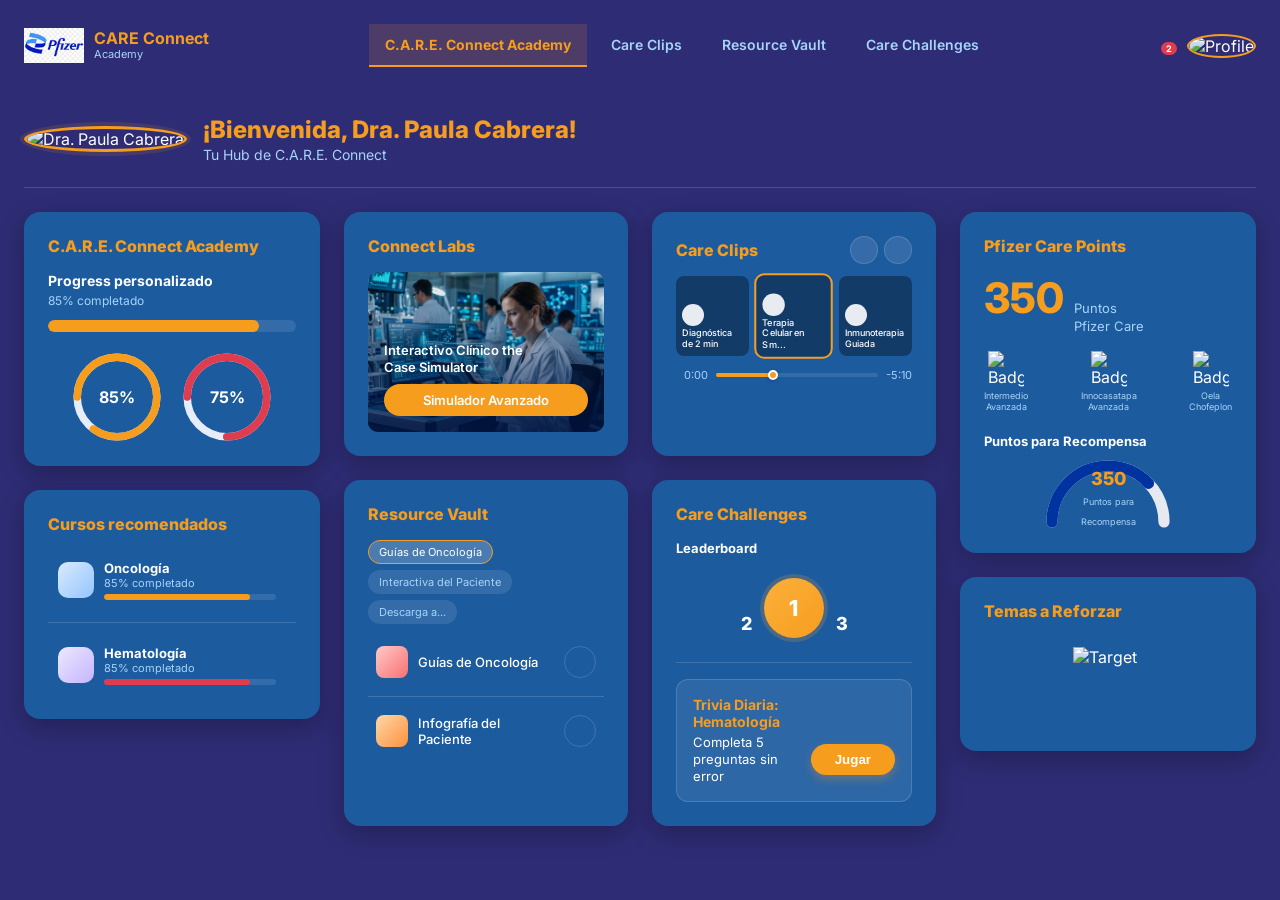
==== commit 9d179874: "Add files via upload" ====
--- a/index.html
+++ b/index.html
@@ -1,247 +1,613 @@
-<!DOCTYPE html>
-<html lang="es">
-<head>
-    <meta charset="UTF-8">
-    <meta name="viewport" content="width=device-width, initial-scale=1.0">
-    <title>Pfizer CARE Connect Academy</title>
-    <link rel="stylesheet" href="style.css">
-    <link href="https://fonts.googleapis.com/css2?family=Fredoka+One&family=Nunito:wght@400;700;900&display=swap" rel="stylesheet">
-</head>
-<body>
-
-<!-- ========= PANTALLA INICIO / CUSTOMIZER ========= -->
-<div id="screen-start" class="ui-screen customizer-screen">
-    <!-- Header: Logo, Name & Title, Stats -->
-    <header class="customizer-header">
-        <div class="header-logo-badge">
-            <div class="logo-pfizer-mini">Pfizer</div>
-            <div class="logo-care-mini">CARE Connect</div>
-        </div>
-
-        <div class="char-header-info">
-            <div class="char-name-row">
-                <input type="text" id="custom-name-input" class="char-name-input" maxlength="18" value="Gotita Azul" spellcheck="false" title="Haz clic para cambiar el nombre">
-                <span class="edit-icon" id="btn-edit-name" title="Editar nombre">✏️</span>
-            </div>
-            <div class="char-subtitle-row">
-                <span class="char-title-text" id="char-title-display">(Gran Dictaminador)</span>
-                <span class="char-rank-tag">ÉLITE+</span>
-            </div>
-            <div class="char-level-row">
-                <span class="char-level-badge">160 / 160 <small>NIVEL</small></span>
-                <span class="char-role-tag">⭐ DICTAMINADOR</span>
-            </div>
-        </div>
-
-        <div class="char-stats-card">
-            <div class="stat-pill"><span class="stat-dot green"></span><span class="stat-label">PV</span><span class="stat-val" id="stat-pv">17,71K</span></div>
-            <div class="stat-pill"><span class="stat-dot blue"></span><span class="stat-label">ATQ</span><span class="stat-val" id="stat-atq">10,66K</span></div>
-            <div class="stat-pill"><span class="stat-dot cyan"></span><span class="stat-label">DEF</span><span class="stat-val" id="stat-def">2,59K</span></div>
-            <div class="stat-pill gold"><span class="stat-dot gold"></span><span class="stat-label">PODER</span><span class="stat-val" id="stat-power">113,46K</span></div>
-        </div>
-    </header>
-
-    <!-- Main Customizer Body: Left Arrow, 3D Canvas Showcase, Right Arrow, Equipment Slots -->
-    <div class="customizer-body">
-        <!-- 3D Rotation Stage -->
-        <div class="showcase-area">
-            <button class="nav-arrow nav-prev" id="btn-prev-char" title="Gotita anterior">❮</button>
-
-            <div class="canvas-3d-wrapper" id="canvas-3d-wrapper">
-                <canvas id="custom-canvas" width="460" height="460"></canvas>
-                <div class="rotation-hint">
-                    <span class="hint-icon">↔</span> Arrastra para rotar 360°
-                </div>
-            </div>
-
-            <button class="nav-arrow nav-next" id="btn-next-char" title="Siguiente gotita">❯</button>
-        </div>
-
-        <!-- Gear / Equipment Slots Column (Like Invincible screen) -->
-        <div class="equipment-column">
-            <div class="column-title">EQUIPAMIENTO</div>
-
-            <!-- Head slot -->
-            <div class="gear-slot" data-slot="head" id="slot-head" title="Equipar Cabeza">
-                <div class="slot-tier" id="tier-head">Nvl. 3</div>
-                <div class="slot-icon-box">
-                    <span class="slot-icon" id="icon-head">+</span>
-                </div>
-                <div class="slot-info">
-                    <span class="slot-cat">CABEZA</span>
-                    <span class="slot-name" id="name-head">Vacío</span>
-                </div>
-            </div>
-
-            <!-- Body / Outfit slot -->
-            <div class="gear-slot" data-slot="body" id="slot-body" title="Equipar Atuendo">
-                <div class="slot-tier" id="tier-body">Nvl. 4</div>
-                <div class="slot-icon-box">
-                    <span class="slot-icon" id="icon-body">+</span>
-                </div>
-                <div class="slot-info">
-                    <span class="slot-cat">ATUENDO</span>
-                    <span class="slot-name" id="name-body">Vacío</span>
-                </div>
-            </div>
-
-            <!-- Accessory slot -->
-            <div class="gear-slot" data-slot="accessory" id="slot-accessory" title="Equipar Accesorio">
-                <div class="slot-tier" id="tier-accessory">Nvl. 2</div>
-                <div class="slot-icon-box">
-                    <span class="slot-icon" id="icon-accessory">+</span>
-                </div>
-                <div class="slot-info">
-                    <span class="slot-cat">ACCESORIO</span>
-                    <span class="slot-name" id="name-accessory">Vacío</span>
-                </div>
-            </div>
-
-            <!-- Shoes slot -->
-            <div class="gear-slot" data-slot="shoes" id="slot-shoes" title="Equipar Calzado">
-                <div class="slot-tier" id="tier-shoes">Nvl. 3</div>
-                <div class="slot-icon-box">
-                    <span class="slot-icon" id="icon-shoes">+</span>
-                </div>
-                <div class="slot-info">
-                    <span class="slot-cat">CALZADO</span>
-                    <span class="slot-name" id="name-shoes">Vacío</span>
-                </div>
-            </div>
-
-            <!-- Base Droplet Essence -->
-            <div class="gear-slot" data-slot="base" id="slot-base" title="Cambiar Gotita">
-                <div class="slot-tier">BASE</div>
-                <div class="slot-icon-box">
-                    <span class="slot-icon" id="icon-base">💧</span>
-                </div>
-                <div class="slot-info">
-                    <span class="slot-cat">ESENCIA</span>
-                    <span class="slot-name" id="name-base">Gotita Azul</span>
-                </div>
-            </div>
-        </div>
-    </div>
-
-    <!-- Bottom Actions Bar -->
-    <div class="customizer-footer">
-        <button class="btn-sub" id="btn-autoequip" title="Equipar conjunto al azar">⚡ AUTOEQUIPAR</button>
-        <button class="btn-sub" id="btn-unequip" title="Quitar todas las prendas">🗑️ DESEQUIPAR</button>
-        <button class="btn-main" id="btn-start">¡Empezar Turno! 🏃</button>
-    </div>
-
-    <div class="controls-hint custom-controls-hint">
-        <span>⬆⬇⬅➡ o WASD para caminar</span>
-        <span>·</span>
-        <span>🖱️ Clic en piso para moverte</span>
-        <span>·</span>
-        <span>[ESPACIO] para interactuar</span>
-    </div>
-</div>
-
-<!-- Item Picker Drawer / Popover (Opens when clicking any gear slot) -->
-<div id="item-picker-modal" class="picker-modal hidden">
-    <div class="picker-backdrop" id="picker-backdrop"></div>
-    <div class="picker-content">
-        <div class="picker-header">
-            <h3 id="picker-title">Seleccionar Cabeza</h3>
-            <button class="picker-close" id="btn-picker-close">✕</button>
-        </div>
-        <div class="picker-grid" id="picker-grid">
-            <!-- populated by JS -->
-        </div>
-    </div>
-</div>
-
-<!-- ========= CANVAS DEL JUEGO ========= -->
-<canvas id="game-canvas"></canvas>
-
-<!-- ========= HUD ========= -->
-<div id="hud" class="hidden">
-    <div class="hud-left">
-        <div class="hud-box">
-            <span class="hud-label">CASOS</span>
-            <span class="hud-value" id="hud-score">0</span>
-        </div>
-        <div class="hud-box hud-lives-box">
-            <span class="hud-label">VIDAS</span>
-            <span class="hud-value" id="hud-lives">❤️❤️❤️</span>
-        </div>
-        <div class="hud-box hud-char-badge">
-            <span class="hud-label" id="hud-player-title">DICTAMINADOR</span>
-            <span class="hud-value hud-name-text" id="hud-player-name">Gotita Azul</span>
-        </div>
-    </div>
-    <div class="hud-center">
-        <div class="logo-small">Pfizer CARE <span>Connect</span></div>
-    </div>
-    <div class="hud-right">
-        <div class="hud-box timer-box" id="timer-box">
-            <span class="hud-label">TIEMPO</span>
-            <span class="hud-value" id="hud-timer">--</span>
-        </div>
-    </div>
-</div>
-
-<!-- ========= MODAL CASO ========= -->
-<div id="modal-case" class="modal-bg hidden">
-    <div class="modal-card case-card-ui">
-        <div class="modal-top-bar">
-            <span class="badge-new">📋 NUEVO EXPEDIENTE</span>
-        </div>
-        <div class="patient-avatar-wrap">
-            <canvas id="modal-patient-canvas" width="90" height="100"></canvas>
-        </div>
-        <h2 class="modal-patient-name" id="modal-name">Cargando...</h2>
-        <div class="modal-row"><span class="modal-label">Síntomas:</span><span id="modal-symptoms">...</span></div>
-        <div class="modal-evidence">
-            <div class="modal-label">📁 Evidencia:</div>
-            <div id="modal-evidence">...</div>
-        </div>
-        <p class="modal-hint">Toma el caso y corre hacia la <strong>puerta correcta</strong> ⏱️</p>
-        <button class="btn-main btn-sm" id="btn-take">¡Tomar Expediente!</button>
-    </div>
-</div>
-
-<!-- ========= MODAL FEEDBACK (ACIERTO / ERROR) ========= -->
-<div id="modal-feedback" class="modal-bg hidden">
-    <div class="modal-card feedback-card-ui" id="feedback-card">
-        <div class="modal-top-bar">
-            <span class="badge-feedback" id="feedback-badge">🎉 ¡DICTAMEN CORRECTO!</span>
-        </div>
-        <div class="feedback-avatar-wrap">
-            <canvas id="feedback-char-canvas" width="110" height="120"></canvas>
-        </div>
-        <h2 class="feedback-title" id="feedback-title">¡Gran trabajo!</h2>
-        <div class="feedback-patient-name" id="feedback-patient">Paciente: Juan Pérez</div>
-        
-        <div class="feedback-explanation-box" id="feedback-exp-box">
-            <div class="feedback-exp-header" id="feedback-exp-header">🔍 ANÁLISIS DE DICTAMEN:</div>
-            <p class="feedback-exp-text" id="feedback-exp-text">...</p>
-        </div>
-
-        <div class="feedback-lives-row" id="feedback-lives-row">
-            <span class="feedback-lives-label">Vidas restantes:</span>
-            <span class="feedback-lives-val" id="feedback-lives-val">❤️❤️❤️</span>
-        </div>
-
-        <button class="btn-main btn-sm" id="btn-feedback-action">¡Continuar! ➡️</button>
-    </div>
-</div>
-
-<!-- ========= GAME OVER ========= -->
-<div id="screen-gameover" class="ui-screen hidden gameover-screen">
-    <div class="go-char-wrap">
-        <canvas id="go-char-canvas" width="130" height="145"></canvas>
-    </div>
-    <h1 class="go-title" id="go-title">¡ERROR FATAL!</h1>
-    <p class="go-reason" id="go-reason">...</p>
-    <div class="go-score-box">
-        Casos resueltos: <strong id="go-score">0</strong>
-    </div>
-    <button class="btn-main btn-retry" id="btn-retry">🔄 Reintentar</button>
-</div>
-
-<script src="game.js"></script>
-</body>
-</html>
+<!DOCTYPE html>
+<html lang="es">
+<head>
+    <meta charset="UTF-8">
+    <meta name="viewport" content="width=device-width, initial-scale=1.0">
+    <title>Pfizer CARE Connect Academy</title>
+    <link rel="stylesheet" href="index.css">
+    <link href="https://fonts.googleapis.com/css2?family=Inter:wght@400;500;600;700;800&display=swap" rel="stylesheet">
+    <script src="https://unpkg.com/@phosphor-icons/web"></script>
+</head>
+<body>
+    <div class="dashboard-wrapper">
+        <div class="dashboard-container">
+            <!-- Header -->
+            <header class="header">
+                <div class="logo">
+                    <img src="logopng.png" alt="Pfizer Logo" class="pfizer-logo">
+                    <div class="logo-text">
+                        <span class="logo-title">CARE Connect</span>
+                        <span class="logo-subtitle">Academy</span>
+                    </div>
+                </div>
+                <nav class="main-nav">
+                    <a href="#" class="active" data-target="view-academy">C.A.R.E. Connect Academy</a>
+                    <a href="#" data-target="view-clips">Care Clips</a>
+                    <a href="#" data-target="view-vault">Resource Vault</a>
+                    <a href="#" data-target="view-challenges">Care Challenges</a>
+                </nav>
+                <div class="header-actions">
+                    <i class="ph ph-chat-centered-dots action-icon" id="btn-chat"></i>
+                    <div class="notification" id="btn-notification">
+                        <i class="ph ph-bell action-icon"></i>
+                        <span class="badge">2</span>
+                        <div class="dropdown-menu" id="notif-dropdown">
+                            <div class="dropdown-header">Notificaciones</div>
+                            <div class="dropdown-item">Nueva guía subida</div>
+                            <div class="dropdown-item">Actualización de curso</div>
+                        </div>
+                    </div>
+                    <div class="profile-menu" id="btn-profile">
+                        <img src="https://i.pravatar.cc/150?img=47" alt="Profile" class="profile-pic">
+                        <div class="dropdown-menu" id="profile-dropdown">
+                            <div class="dropdown-item">Mi Perfil</div>
+                            <div class="dropdown-item">Configuración</div>
+                            <div class="dropdown-divider"></div>
+                            <div class="dropdown-item">Cerrar Sesión</div>
+                        </div>
+                    </div>
+                </div>
+            </header>
+
+            <!-- Welcome Section (Visible across views, or can be dynamic) -->
+            <section class="welcome-section" id="welcome-section">
+                <div class="welcome-avatar-wrapper">
+                    <img src="https://i.pravatar.cc/150?img=47" alt="Dra. Paula Cabrera" class="large-profile-pic">
+                </div>
+                <div class="welcome-text">
+                    <h1 id="welcome-title">¡Bienvenida, Dra. Paula Cabrera!</h1>
+                    <p id="welcome-subtitle">Tu Hub de C.A.R.E. Connect</p>
+                </div>
+            </section>
+
+            <!-- Main Content Area -->
+            <main class="content-area">
+                
+                <!-- VIEW: ACADEMY (DASHBOARD ORIGINAL) -->
+                <div id="view-academy" class="view-section active">
+                    <div class="grid-container">
+                        <!-- Left Column -->
+                        <div class="col-left">
+                            <div class="card academy-progress-card">
+                                <h2 class="card-title">C.A.R.E. Connect Academy</h2>
+                                <div class="progress-info">
+                                    <h3>Progress personalizado</h3>
+                                    <p>85% completado</p>
+                                    <div class="progress-bar-container">
+                                        <div class="progress-bar-fill gradient-blue" style="width: 85%;"></div>
+                                    </div>
+                                </div>
+                                <div class="circular-charts">
+                                    <div class="circle-chart blue" data-percent="85">
+                                        <svg viewBox="0 0 36 36" class="circular-chart blue">
+                                            <path class="circle-bg" d="M18 2.0845 a 15.9155 15.9155 0 0 1 0 31.831 a 15.9155 15.9155 0 0 1 0 -31.831" />
+                                            <path class="circle" stroke-dasharray="85, 100" d="M18 2.0845 a 15.9155 15.9155 0 0 1 0 31.831 a 15.9155 15.9155 0 0 1 0 -31.831" />
+                                        </svg>
+                                        <span>85%</span>
+                                    </div>
+                                    <div class="circle-chart purple" data-percent="75">
+                                        <svg viewBox="0 0 36 36" class="circular-chart purple">
+                                            <path class="circle-bg" d="M18 2.0845 a 15.9155 15.9155 0 0 1 0 31.831 a 15.9155 15.9155 0 0 1 0 -31.831" />
+                                            <path class="circle" stroke-dasharray="75, 100" d="M18 2.0845 a 15.9155 15.9155 0 0 1 0 31.831 a 15.9155 15.9155 0 0 1 0 -31.831" />
+                                        </svg>
+                                        <span>75%</span>
+                                    </div>
+                                </div>
+                            </div>
+                            <div class="card recommended-courses">
+                                <h2 class="card-title">Cursos recomendados</h2>
+                                <div class="course-list">
+                                    <div class="course-item">
+                                        <div class="course-header">
+                                            <div class="course-icon blue-bg"><i class="ph ph-virus"></i></div>
+                                            <div class="course-details">
+                                                <h4>Oncología</h4><p>85% completado</p>
+                                                <div class="progress-bar-container sm"><div class="progress-bar-fill blue" style="width: 85%;"></div></div>
+                                            </div>
+                                            <i class="ph ph-caret-right chevron"></i>
+                                        </div>
+                                        <div class="course-body">
+                                            <p>Módulo 1: Introducción completado.</p><p>Módulo 2: Tratamientos (en curso).</p>
+                                            <button class="btn-primary" style="margin-top: 8px; font-size: 11px;">Continuar</button>
+                                        </div>
+                                    </div>
+                                    <div class="divider"></div>
+                                    <div class="course-item">
+                                        <div class="course-header">
+                                            <div class="course-icon purple-bg"><i class="ph ph-dna"></i></div>
+                                            <div class="course-details">
+                                                <h4>Hematología</h4><p>85% completado</p>
+                                                <div class="progress-bar-container sm"><div class="progress-bar-fill purple" style="width: 85%;"></div></div>
+                                            </div>
+                                            <i class="ph ph-caret-right chevron"></i>
+                                        </div>
+                                        <div class="course-body">
+                                            <p>Módulo 1: Conceptos básicos.</p>
+                                            <button class="btn-primary" style="margin-top: 8px; font-size: 11px;">Continuar</button>
+                                        </div>
+                                    </div>
+                                </div>
+                            </div>
+                        </div>
+
+                        <!-- Middle Column -->
+                        <div class="col-middle">
+                            <div class="middle-top-row">
+                                <div class="card connect-labs">
+                                    <div class="card-header"><h2 class="card-title">Connect Labs</h2></div>
+                                    <div class="lab-video-container">
+                                        <img src="lab_simulator.jpg" alt="Lab Video" class="lab-img interactive-bg">
+                                        <div class="video-overlay">
+                                            <h3>Interactivo Clínico the<br>Case Simulator</h3>
+                                            <button class="btn-primary pulse-btn" onclick="alert('Abriendo Simulador Avanzado...')">Simulador Avanzado</button>
+                                        </div>
+                                    </div>
+                                </div>
+                                <div class="card care-clips">
+                                    <div class="card-header clips-header">
+                                        <h2 class="card-title">Care Clips</h2>
+                                        <div class="carousel-nav"><button class="nav-btn"><i class="ph ph-caret-left"></i></button><button class="nav-btn"><i class="ph ph-caret-right"></i></button></div>
+                                    </div>
+                                    <div class="clips-container">
+                                        <div class="clip" data-title="Diagnóstica de 2 min" data-time="0:00" data-end="-2:15">
+                                            <video src="videos/doc2.mp4#t=0.5" muted playsinline style="width: 100%; height: 100%; object-fit: cover;"></video>
+                                            <div class="clip-overlay"><div class="play-btn-small"><i class="ph-fill ph-play"></i></div><span>Diagnóstica de 2 min</span></div>
+                                        </div>
+                                        <div class="clip active" data-title="Terapia Celular" data-time="0:00" data-end="-5:10">
+                                            <video src="videos/cel.mp4#t=0.5" muted playsinline style="width: 100%; height: 100%; object-fit: cover;"></video>
+                                            <div class="clip-overlay"><div class="play-btn-small"><i class="ph-fill ph-play"></i></div><span>Terapia Celular en Sm...</span></div>
+                                        </div>
+                                        <div class="clip" data-title="Inmunoterapia" data-time="0:00" data-end="-12:30">
+                                            <video src="videos/lamp.mp4#t=0.5" muted playsinline style="width: 100%; height: 100%; object-fit: cover;"></video>
+                                            <div class="clip-overlay"><div class="play-btn-small"><i class="ph-fill ph-play"></i></div><span>Inmunoterapia Guiada</span></div>
+                                        </div>
+                                    </div>
+                                    <div class="video-controls">
+                                        <i class="ph-fill ph-play play-main"></i>
+                                        <span class="time">0:00</span><div class="scrub-bar"><div class="scrub-fill"></div><div class="scrub-thumb"></div></div><span class="time">-5:10</span>
+                                    </div>
+                                </div>
+                            </div>
+                            <div class="middle-bottom-row">
+                                <div class="card resource-vault">
+                                    <div class="card-header vault-header"><h2 class="card-title">Resource Vault</h2><i class="ph ph-download-simple download-icon-header"></i></div>
+                                    <div class="vault-tags">
+                                        <span class="tag active">Guías de Oncología</span><span class="tag">Interactiva del Paciente</span><span class="tag">Descarga a...</span>
+                                    </div>
+                                    <div class="resource-list">
+                                        <div class="resource-item">
+                                            <div class="resource-icon red"><i class="ph-fill ph-file-text"></i></div>
+                                            <span class="resource-name">Guías de Oncología</span><button class="btn-download"><i class="ph ph-download-simple"></i></button>
+                                        </div>
+                                        <div class="divider"></div>
+                                        <div class="resource-item">
+                                            <div class="resource-icon orange"><i class="ph-fill ph-file-arrow-down"></i></div>
+                                            <span class="resource-name">Infografía del Paciente</span><button class="btn-download"><i class="ph ph-download-simple"></i></button>
+                                        </div>
+                                    </div>
+                                </div>
+                                <div class="card care-challenges">
+                                    <div class="card-header"><h2 class="card-title">Care Challenges</h2></div>
+                                    <div class="leaderboard-section">
+                                        <h3 class="section-subtitle">Leaderboard</h3>
+                                        <div class="podium">
+                                            <div class="podium-item second"><span class="rank-num">2</span><div class="crown silver-crown"><i class="ph-fill ph-crown"></i></div></div>
+                                            <div class="podium-item first"><div class="first-circle"><div class="dots-circle"></div><span class="rank-num">1</span></div></div>
+                                            <div class="podium-item third"><span class="rank-num">3</span><div class="crown bronze-crown"><i class="ph-fill ph-crown"></i></div></div>
+                                        </div>
+                                    </div>
+                                    <div class="divider"></div>
+                                    <div class="trivia-card-container" style="background: rgba(255,255,255,0.08); border: 1px solid var(--border-color); border-radius: 12px; padding: 16px; margin-top: 16px;">
+                                        <h3 style="font-size: 14px; font-weight: 700; color: var(--pfizer-blue); margin-bottom: 4px;">Trivia Diaria:<br>Hematología</h3>
+                                        <div style="display: flex; justify-content: space-between; align-items: center; gap: 12px;">
+                                            <p style="font-size: 13px; color: var(--text-primary); line-height: 1.3; flex: 1; margin: 0;">Completa 5<br>preguntas sin<br>error</p>
+                                            <button onclick="openTriviaModal()" style="background: var(--pfizer-blue); color: white; border: none; border-radius: 20px; padding: 8px 24px; font-weight: 700; cursor: pointer; transition: transform 0.2s; box-shadow: 0 4px 10px rgba(247,157,30,0.3);">Jugar</button>
+                                        </div>
+                                    </div>
+                                </div>
+                            </div>
+                        </div>
+
+                        <!-- Right Column -->
+                        <div class="col-right">
+                            <div class="card care-points">
+                                <div class="card-header"><h2 class="card-title">Pfizer Care Points</h2></div>
+                                <div class="points-total">
+                                    <span class="big-number">350</span><span class="points-text">Puntos<br>Pfizer Care</span>
+                                </div>
+                                <div class="badges-row">
+                                    <div class="badge-item"><img src="https://cdn-icons-png.flaticon.com/512/5406/5406792.png" alt="Badge 1"><span>Intermedio<br>Avanzada</span></div>
+                                    <div class="badge-item"><img src="https://cdn-icons-png.flaticon.com/512/5406/5406792.png" alt="Badge 2"><span>Innocasatapa<br>Avanzada</span></div>
+                                    <div class="badge-item"><img src="https://cdn-icons-png.flaticon.com/512/3176/3176294.png" alt="Badge 3"><span>Oela<br>Chofeplon</span></div>
+                                </div>
+                                <div class="reward-points">
+                                    <h3 class="section-subtitle">Puntos para Recompensa</h3>
+                                    <div class="gauge-container">
+                                        <svg viewBox="0 0 100 50" class="gauge">
+                                            <path class="gauge-bg" d="M 10 45 A 35 35 0 0 1 90 45" fill="none" stroke="#e6eaf0" stroke-width="8" stroke-linecap="round"/>
+                                            <path class="gauge-fill" d="M 10 45 A 35 35 0 0 1 90 45" fill="none" stroke="#0033a0" stroke-width="8" stroke-linecap="round" stroke-dasharray="110" stroke-dashoffset="15"/>
+                                        </svg>
+                                        <div class="gauge-text"><span class="gauge-value">350</span><span class="gauge-label">Puntos para<br>Recompensa</span></div>
+                                    </div>
+                                </div>
+                            </div>
+                            <div class="card topics-reinforce">
+                                <div class="card-header"><h2 class="card-title">Temas a Reforzar</h2></div>
+                                <div class="target-icon-container"><img src="https://cdn-icons-png.flaticon.com/512/751/751463.png" alt="Target" class="target-icon"></div>
+                            </div>
+                        </div>
+                    </div>
+                </div>
+
+                <!-- VIEW: CARE CLIPS -->
+                <div id="view-clips" class="view-section" style="display: none;">
+                    <div class="card view-clips-card">
+                        <div class="video-player-container">
+                            <video id="main-video-player" controls poster="https://images.unsplash.com/photo-1537368910025-700350fe46c7?ixlib=rb-4.0.3&auto=format&fit=crop&w=1200&q=80">
+                                <source src="videos/doc1.mp4" type="video/mp4">
+                                Tu navegador no soporta HTML video.
+                            </video>
+                            <div class="video-info-overlay">
+                                <h2>Charla KOL: Avances en Tratamientos Oncológicos</h2>
+                                <p>Dr. Carlos Ruiz | Pfizer Academy Especialistas</p>
+                            </div>
+                        </div>
+                        
+                        <div class="video-playlist-section">
+                            <h3 style="margin-top: 20px; margin-bottom: 15px; color: #003893; font-size: 1.2rem;">Siguientes en la lista</h3>
+                            <div class="playlist-grid">
+                                <div class="playlist-item" onclick="playVideo('videos/doc2.mp4', 'Diagnóstica de 2 min', 'Serie rápida de aprendizaje')">
+                                    <div class="thumb-container">
+                                        <video src="videos/doc2.mp4#t=0.5" muted playsinline style="width: 100%; height: 100%; object-fit: cover; pointer-events: none;"></video>
+                                        <span class="duration">02:15</span>
+                                    </div>
+                                    <div class="thumb-info">
+                                        <h4>Diagnóstica de 2 min</h4>
+                                        <p>Serie rápida de aprendizaje</p>
+                                    </div>
+                                </div>
+                                <div class="playlist-item" onclick="playVideo('videos/cel.mp4', 'Terapia Celular en Sm...', 'Avances de laboratorio')">
+                                    <div class="thumb-container">
+                                        <video src="videos/cel.mp4#t=0.5" muted playsinline style="width: 100%; height: 100%; object-fit: cover; pointer-events: none;"></video>
+                                        <span class="duration">05:10</span>
+                                    </div>
+                                    <div class="thumb-info">
+                                        <h4>Terapia Celular en Sm...</h4>
+                                        <p>Avances de laboratorio</p>
+                                    </div>
+                                </div>
+                                <div class="playlist-item" onclick="playVideo('videos/lamp.mp4', 'Inmunoterapia Guiada', 'Casos clínicos reales')">
+                                    <div class="thumb-container">
+                                        <video src="videos/lamp.mp4#t=0.5" muted playsinline style="width: 100%; height: 100%; object-fit: cover; pointer-events: none;"></video>
+                                        <span class="duration">12:30</span>
+                                    </div>
+                                    <div class="thumb-info">
+                                        <h4>Inmunoterapia Guiada</h4>
+                                        <p>Casos clínicos reales</p>
+                                    </div>
+                                </div>
+                            </div>
+                        </div>
+                    </div>
+                </div>
+
+                <!-- VIEW: RESOURCE VAULT -->
+                <div id="view-vault" class="view-section" style="display: none;">
+                    <div class="card view-vault-card">
+                        <div class="vault-header-area">
+                            <h2>Centro de Recursos y Descargas</h2>
+                            <div class="search-bar">
+                                <i class="ph ph-magnifying-glass"></i>
+                                <input type="text" placeholder="Buscar guías, infografías, estudios...">
+                            </div>
+                        </div>
+                        
+                        <div class="vault-categories">
+                            <button class="btn-category active">Todos los archivos</button>
+                            <button class="btn-category">Oncología</button>
+                            <button class="btn-category">Hematología</button>
+                            <button class="btn-category">Pacientes</button>
+                        </div>
+
+                        <div class="files-grid">
+                            <!-- File 1 -->
+                            <div class="file-card">
+                                <div class="file-icon pdf"><i class="ph-fill ph-file-pdf"></i></div>
+                                <div class="file-details">
+                                    <h4>Guía Práctica Oncología 2026</h4>
+                                    <p>Actualizado: Hace 2 días • 2.4 MB</p>
+                                </div>
+                                <button class="btn-primary btn-sm" onclick="alert('Descargando PDF...')">Descargar</button>
+                            </div>
+                            <!-- File 2 -->
+                            <div class="file-card">
+                                <div class="file-icon img"><i class="ph-fill ph-file-image"></i></div>
+                                <div class="file-details">
+                                    <h4>Infografía del Paciente</h4>
+                                    <p>Actualizado: Hace 1 semana • 1.1 MB</p>
+                                </div>
+                                <button class="btn-primary btn-sm" onclick="alert('Descargando Infografía...')">Descargar</button>
+                            </div>
+                            <!-- File 3 -->
+                            <div class="file-card">
+                                <div class="file-icon doc"><i class="ph-fill ph-file-doc"></i></div>
+                                <div class="file-details">
+                                    <h4>Estudio Clínico Fase 3</h4>
+                                    <p>Actualizado: Hace 1 mes • 4.5 MB</p>
+                                </div>
+                                <button class="btn-primary btn-sm" onclick="alert('Descargando Documento...')">Descargar</button>
+                            </div>
+                            <!-- File 4 -->
+                            <div class="file-card">
+                                <div class="file-icon video"><i class="ph-fill ph-file-video"></i></div>
+                                <div class="file-details">
+                                    <h4>Presentación Terapia Celular</h4>
+                                    <p>Actualizado: Hace 2 meses • 15 MB</p>
+                                </div>
+                                <button class="btn-primary btn-sm" onclick="alert('Descargando Video...')">Descargar</button>
+                            </div>
+                        </div>
+                    </div>
+                </div>
+
+                <!-- VIEW: CARE CHALLENGES -->
+                <div id="view-challenges" class="view-section" style="display: none;">
+                    <div class="grid-container challenges-grid">
+                        <div class="col-left">
+                            <div class="card my-stats-card">
+                                <h2>Mis Estadísticas</h2>
+                                <div class="stats-row">
+                                    <div class="stat-box">
+                                        <i class="ph-fill ph-star"></i>
+                                        <span>Nivel</span>
+                                        <strong>Diamante</strong>
+                                    </div>
+                                    <div class="stat-box">
+                                        <i class="ph-fill ph-fire"></i>
+                                        <span>Racha</span>
+                                        <strong>12 Días</strong>
+                                    </div>
+                                </div>
+                                <h3 style="margin-top: 20px;">Retos Activos</h3>
+                                <div class="challenge-item">
+                                    <div class="challenge-info">
+                                        <h4>Trivia Diaria: Hematología</h4>
+                                        <p>Completa 5 preguntas sin error</p>
+                                    </div>
+                                    <button class="btn-primary btn-sm" onclick="openTriviaModal()">Jugar</button>
+                                </div>
+                                <div class="challenge-item">
+                                    <div class="challenge-info">
+                                        <h4>Ver 3 Care Clips</h4>
+                                        <p>Progreso: 1/3</p>
+                                    </div>
+                                    <button class="btn-primary btn-sm btn-outline" onclick="document.querySelector('[data-target=view-clips]').click()">Ir a Clips</button>
+                                </div>
+                                <h3 style="margin-top: 20px;">Aprobar o Morir - Dictaminador Edition</h3>
+                                <div class="challenge-item game-banner" onclick="openGameModal()" style="display:flex; flex-direction:row; align-items:center; padding:16px; background:linear-gradient(135deg, #003893, #4a90d9); border-radius:12px; margin-top:10px; border:none;">
+                                    <div style="flex:1;">
+                                        <h4 style="color:white; font-size:15px; margin-bottom:4px;">¡Salva a las gotitas!</h4>
+                                        <p style="color:#cce4fc; font-size:12px; line-height:1.2;">Expande y juega en pantalla completa.</p>
+                                    </div>
+                                    <div style="background:rgba(255,255,255,0.2); border-radius:50%; width:40px; height:40px; display:flex; align-items:center; justify-content:center; color:white; font-size:24px;">
+                                        <i class="ph-fill ph-play"></i>
+                                    </div>
+                                </div>
+                            </div>
+                        </div>
+                        <div class="col-middle" style="grid-column: span 2;">
+                            <div class="card leaderboard-card">
+                                <div class="card-header">
+                                    <h2>Tabla de Clasificación Nacional</h2>
+                                    <select class="custom-select">
+                                        <option>Este Mes</option>
+                                        <option>Esta Semana</option>
+                                    </select>
+                                </div>
+                                <div class="leaderboard-table">
+                                    <div class="lb-row lb-header">
+                                        <div class="lb-rank">Puesto</div>
+                                        <div class="lb-user">Doctor(a)</div>
+                                        <div class="lb-points">Puntos</div>
+                                    </div>
+                                    <div class="lb-row lb-gold">
+                                        <div class="lb-rank"><i class="ph-fill ph-medal"></i> 1</div>
+                                        <div class="lb-user"><img src="https://i.pravatar.cc/150?img=11" alt="avatar"> Dra. Silvia Torres</div>
+                                        <div class="lb-points">1,250</div>
+                                    </div>
+                                    <div class="lb-row lb-silver">
+                                        <div class="lb-rank"><i class="ph-fill ph-medal"></i> 2</div>
+                                        <div class="lb-user"><img src="https://i.pravatar.cc/150?img=47" alt="avatar"> Dra. Paula Cabrera</div>
+                                        <div class="lb-points">1,120</div>
+                                    </div>
+                                    <div class="lb-row lb-bronze">
+                                        <div class="lb-rank"><i class="ph-fill ph-medal"></i> 3</div>
+                                        <div class="lb-user"><img src="https://i.pravatar.cc/150?img=33" alt="avatar"> Dr. Luis Mendez</div>
+                                        <div class="lb-points">980</div>
+                                    </div>
+                                    <div class="lb-row">
+                                        <div class="lb-rank">4</div>
+                                        <div class="lb-user"><img src="https://i.pravatar.cc/150?img=12" alt="avatar"> Dr. Roberto Gómez</div>
+                                        <div class="lb-points">850</div>
+                                    </div>
+                                    <div class="lb-row">
+                                        <div class="lb-rank">5</div>
+                                        <div class="lb-user"><img src="https://i.pravatar.cc/150?img=5" alt="avatar"> Dra. Ana Ríos</div>
+                                        <div class="lb-points">700</div>
+                                    </div>
+                                </div>
+                            </div>
+                        </div>
+                    </div>
+                </div>
+
+            </main>
+        </div>
+    </div>
+    
+    <!-- GAME MODAL -->
+    <div id="game-modal" class="game-modal">
+        <div class="game-modal-content">
+            <button class="close-game-btn" onclick="closeGameModal()"><i class="ph ph-x"></i></button>
+            <iframe id="game-iframe" src="" class="game-iframe"></iframe>
+        </div>
+    </div>
+
+    <!-- TRIVIA MODAL -->
+    <div id="trivia-modal" class="game-modal">
+        <div class="game-modal-content" style="background: var(--bg-gradient); padding: 40px; display: flex; flex-direction: column; align-items: center; justify-content: center; text-align: center;">
+            <button class="close-game-btn" onclick="closeTriviaModal()"><i class="ph ph-x"></i></button>
+            
+            <div id="trivia-welcome" style="max-width: 600px;">
+                <h1 style="font-size: 32px; color: var(--text-primary); margin-bottom: 16px;">Trivia: Hematología</h1>
+                <p style="font-size: 16px; color: var(--text-secondary); margin-bottom: 32px;">Completa las siguientes 5 preguntas correctamente sin equivocarte para ganar puntos Pfizer Care.</p>
+                <button onclick="startTrivia()" style="background: var(--pfizer-blue); color: white; border: none; padding: 16px 48px; font-size: 18px; font-weight: 800; border-radius: 30px; cursor: pointer; transition: transform 0.2s;">Comenzar Trivia</button>
+            </div>
+
+            <div id="trivia-game" style="display: none; max-width: 600px; width: 100%;">
+                <div style="display: flex; justify-content: space-between; margin-bottom: 24px; color: var(--text-secondary); font-size: 14px; font-weight: 700;">
+                    <span id="trivia-progress">Pregunta 1 de 5</span>
+                </div>
+                <h2 id="trivia-question" style="font-size: 24px; color: var(--text-primary); margin-bottom: 32px; line-height: 1.4;">¿Cuál es la función principal de los glóbulos rojos?</h2>
+                <div id="trivia-options" style="display: flex; flex-direction: column; gap: 16px;">
+                    <!-- Opciones se inyectan acá -->
+                </div>
+            </div>
+
+            <div id="trivia-result" style="display: none; max-width: 600px;">
+                <i id="trivia-icon" class="ph-fill ph-check-circle" style="font-size: 80px; color: var(--pfizer-light-blue); margin-bottom: 24px;"></i>
+                <h1 id="trivia-result-title" style="font-size: 32px; color: var(--text-primary); margin-bottom: 16px;">¡Excelente!</h1>
+                <p id="trivia-result-desc" style="font-size: 16px; color: var(--text-secondary); margin-bottom: 32px;">Has completado el reto sin errores y has ganado 50 puntos Pfizer Care.</p>
+                <button onclick="closeTriviaModal()" style="background: var(--card-bg); color: white; border: 1px solid rgba(255,255,255,0.2); padding: 12px 32px; font-size: 16px; font-weight: 700; border-radius: 30px; cursor: pointer;">Cerrar y Volver</button>
+            </div>
+        </div>
+    </div>
+
+    <script src="script.js"></script>
+    <script>
+        function openGameModal() {
+            document.getElementById('game-modal').classList.add('show');
+            document.getElementById('game-iframe').src = 'game.html';
+        }
+        function closeGameModal() {
+            document.getElementById('game-modal').classList.remove('show');
+            document.getElementById('game-iframe').src = '';
+        }
+
+        // --- Lógica de la Trivia ---
+        const triviaQuestions = [
+            {
+                q: "¿Qué componente de la sangre es responsable de la coagulación?",
+                options: ["Glóbulos Blancos", "Plaquetas", "Plasma", "Glóbulos Rojos"],
+                correct: 1
+            },
+            {
+                q: "¿Qué proteína transporta el oxígeno en los glóbulos rojos?",
+                options: ["Hemoglobina", "Insulina", "Colágeno", "Queratina"],
+                correct: 0
+            },
+            {
+                q: "¿Dónde se producen principalmente las células sanguíneas en los adultos?",
+                options: ["Hígado", "Bazo", "Médula ósea", "Riñones"],
+                correct: 2
+            },
+            {
+                q: "¿Qué tipo de célula sanguínea es clave para la respuesta inmunológica adaptativa?",
+                options: ["Eritrocito", "Plaqueta", "Linfocito", "Neutrófilo"],
+                correct: 2
+            },
+            {
+                q: "¿Cuál es el tiempo de vida promedio de un eritrocito humano?",
+                options: ["10 días", "30 días", "120 días", "1 año"],
+                correct: 2
+            }
+        ];
+
+        let currentQuestion = 0;
+
+        function openTriviaModal() {
+            document.getElementById('trivia-modal').classList.add('show');
+            document.getElementById('trivia-welcome').style.display = 'block';
+            document.getElementById('trivia-game').style.display = 'none';
+            document.getElementById('trivia-result').style.display = 'none';
+            currentQuestion = 0;
+        }
+
+        function closeTriviaModal() {
+            document.getElementById('trivia-modal').classList.remove('show');
+        }
+
+        function startTrivia() {
+            document.getElementById('trivia-welcome').style.display = 'none';
+            document.getElementById('trivia-game').style.display = 'block';
+            showQuestion();
+        }
+
+        function showQuestion() {
+            const q = triviaQuestions[currentQuestion];
+            document.getElementById('trivia-progress').innerText = `Pregunta ${currentQuestion + 1} de 5`;
+            document.getElementById('trivia-question').innerText = q.q;
+            
+            const optionsContainer = document.getElementById('trivia-options');
+            optionsContainer.innerHTML = '';
+            
+            q.options.forEach((opt, index) => {
+                const btn = document.createElement('button');
+                btn.innerText = opt;
+                btn.style.cssText = `
+                    background: var(--card-bg);
+                    color: var(--text-primary);
+                    border: 1px solid var(--border-color);
+                    padding: 16px 24px;
+                    font-size: 16px;
+                    font-weight: 600;
+                    border-radius: 12px;
+                    cursor: pointer;
+                    text-align: left;
+                    transition: all 0.2s ease;
+                `;
+                btn.onmouseover = () => { btn.style.background = 'rgba(255,255,255,0.1)'; };
+                btn.onmouseout = () => { btn.style.background = 'var(--card-bg)'; };
+                btn.onclick = () => answerQuestion(index);
+                optionsContainer.appendChild(btn);
+            });
+        }
+
+        function answerQuestion(index) {
+            const isCorrect = (index === triviaQuestions[currentQuestion].correct);
+            
+            if (isCorrect) {
+                currentQuestion++;
+                if (currentQuestion >= triviaQuestions.length) {
+                    showResult(true);
+                } else {
+                    showQuestion();
+                }
+            } else {
+                showResult(false);
+            }
+        }
+
+        function showResult(success) {
+            document.getElementById('trivia-game').style.display = 'none';
+            document.getElementById('trivia-result').style.display = 'block';
+            
+            const icon = document.getElementById('trivia-icon');
+            const title = document.getElementById('trivia-result-title');
+            const desc = document.getElementById('trivia-result-desc');
+            
+            if (success) {
+                icon.className = 'ph-fill ph-check-circle';
+                icon.style.color = 'var(--pfizer-light-blue)';
+                title.innerText = '¡Reto Completado!';
+                desc.innerText = 'Has respondido las 5 preguntas sin error. ¡Ganaste 50 Puntos Pfizer Care!';
+            } else {
+                icon.className = 'ph-fill ph-x-circle';
+                icon.style.color = 'var(--pfizer-purple)';
+                title.innerText = '¡Ups! Respuesta Incorrecta';
+                desc.innerText = 'No lograste responder las 5 preguntas sin error. Vuelve a intentarlo mañana.';
+            }
+        }
+    </script>
+</body>
+</html>
--- a/index.css
+++ b/index.css
@@ -0,0 +1,432 @@
+/* index.css */
+:root {
+    --bg-gradient: #2e2c74; /* Fondo morado/azul oscuro del panfleto */
+    --card-bg: #1d5b9f; /* Fondo azul de las tarjetas (derecha del panfleto) */
+    --card-shadow: 0 8px 24px rgba(0, 0, 0, 0.25);
+    --text-primary: #ffffff; /* Texto blanco principal */
+    --text-secondary: #a6d4fa; /* Texto secundario azul clarito (color de la gotita) */
+    --pfizer-blue: #f79d1e; /* El naranja/amarillo del gran signo de interrogación como acento principal */
+    --pfizer-light-blue: #009ea8; /* Verde/Teal de los acentos */
+    --pfizer-purple: #e03c4f; /* Rojo/Magenta de los acentos */
+    --border-color: rgba(255, 255, 255, 0.15);
+    --radius: 16px;
+    --radius-sm: 10px;
+    --transition: all 0.25s ease;
+    --font-main: 'Inter', sans-serif;
+}
+
+*, *::before, *::after { box-sizing: border-box; margin: 0; padding: 0; }
+
+body {
+    font-family: var(--font-main);
+    background: var(--bg-gradient);
+    min-height: 100vh;
+    color: var(--text-primary);
+    -webkit-font-smoothing: antialiased;
+}
+
+/* ─── LAYOUT ─── */
+.dashboard-wrapper { min-height: 100vh; padding: 0 0 40px; }
+.dashboard-container { max-width: 1440px; margin: 0 auto; padding: 0 24px; }
+
+/* ─── HEADER ─── */
+.header {
+    display: flex;
+    align-items: center;
+    justify-content: space-between;
+    padding: 24px 0 0 0;
+    border-bottom: none;
+    margin-bottom: 24px;
+    gap: 20px;
+}
+.logo { display: flex; align-items: center; gap: 10px; }
+.pfizer-logo { height: 36px; width: auto; object-fit: contain; }
+.logo-text { display: flex; flex-direction: column; }
+.logo-title { font-size: 16px; font-weight: 700; color: var(--pfizer-blue); line-height: 1.1; }
+.logo-subtitle { font-size: 11px; color: var(--text-secondary); }
+
+.main-nav { display: flex; gap: 8px; }
+.main-nav a {
+    text-decoration: none;
+    font-size: 14px;
+    font-weight: 600;
+    color: var(--text-secondary);
+    padding: 12px 16px;
+    transition: var(--transition);
+    white-space: nowrap;
+    border-bottom: 2px solid transparent;
+}
+.main-nav a:hover { color: var(--pfizer-blue); }
+.main-nav a.active {
+    color: var(--pfizer-blue);
+    font-weight: 700;
+    background: rgba(247, 157, 30, 0.15); /* Naranja clarito semitransparente */
+    border-bottom: 2px solid var(--pfizer-blue);
+}
+
+.header-actions { display: flex; align-items: center; gap: 16px; }
+.action-icon { font-size: 22px; color: var(--text-secondary); cursor: pointer; transition: var(--transition); }
+.action-icon:hover { color: var(--pfizer-blue); }
+
+.notification { position: relative; }
+.badge {
+    position: absolute;
+    top: -4px; right: -6px;
+    background: var(--pfizer-purple);
+    color: white;
+    font-size: 9px;
+    font-weight: 700;
+    padding: 2px 5px;
+    border-radius: 10px;
+    line-height: 1;
+}
+
+.profile-pic { width: 38px; height: 38px; border-radius: 50%; object-fit: cover; cursor: pointer; border: 2px solid var(--pfizer-blue); }
+.large-profile-pic { width: 64px; height: 64px; border-radius: 50%; object-fit: cover; border: 3px solid var(--pfizer-blue); box-shadow: 0 0 0 4px rgba(247,157,30,0.12); }
+
+/* Dropdowns */
+.notification, .profile-menu { position: relative; }
+.dropdown-menu {
+    display: none;
+    position: absolute;
+    top: calc(100% + 12px);
+    right: 0;
+    background: var(--card-bg);
+    border: 1px solid var(--border-color);
+    border-radius: var(--radius-sm);
+    box-shadow: 0 16px 40px rgba(0, 0, 0, 0.3);
+    min-width: 200px;
+    z-index: 100;
+    overflow: hidden;
+}
+.dropdown-menu.show { display: block; animation: fadeIn 0.2s ease; }
+.dropdown-header { padding: 12px 16px; font-size: 11px; text-transform: uppercase; letter-spacing: 1px; color: var(--text-secondary); border-bottom: 1px solid var(--border-color); }
+.dropdown-item { padding: 12px 16px; font-size: 14px; cursor: pointer; transition: var(--transition); color: var(--text-primary); }
+.dropdown-item:hover { background: rgba(255,255,255,0.1); color: var(--pfizer-blue); }
+.dropdown-divider { height: 1px; background: var(--border-color); }
+
+/* ─── WELCOME SECTION ─── */
+.welcome-section {
+    display: flex;
+    align-items: center;
+    gap: 16px;
+    padding: 24px 0;
+    margin-bottom: 24px;
+    border-bottom: 1px solid var(--border-color);
+}
+.welcome-avatar-wrapper { flex-shrink: 0; }
+.welcome-text h1 { font-size: 24px; font-weight: 800; color: var(--pfizer-blue); }
+.welcome-text p { font-size: 14px; color: var(--text-secondary); margin-top: 2px; }
+
+/* ─── MAIN GRID ─── */
+.content-area { width: 100%; }
+.grid-container {
+    display: grid;
+    grid-template-columns: 1fr 2fr 1fr;
+    gap: 24px;
+    align-items: start;
+}
+
+/* ─── CARDS ─── */
+.card {
+    background: var(--card-bg);
+    border-radius: var(--radius);
+    border: none;
+    box-shadow: var(--card-shadow);
+    padding: 24px;
+    transition: var(--transition);
+}
+.card:hover { box-shadow: 0 12px 30px rgba(0, 0, 0, 0.3); transform: translateY(-2px); }
+.card-title { font-size: 16px; font-weight: 800; color: var(--pfizer-blue); margin-bottom: 16px; }
+.card-header { display: flex; justify-content: space-between; align-items: center; margin-bottom: 16px; }
+.card-header .card-title { margin-bottom: 0; }
+
+/* ─── PROGRESS ─── */
+.progress-info h3 { font-size: 14px; font-weight: 700; color: var(--text-primary); margin-bottom: 4px; }
+.progress-info p { font-size: 12px; color: var(--text-secondary); margin-bottom: 12px; }
+.progress-bar-container { width: 100%; background: rgba(255,255,255,0.1); border-radius: 12px; height: 12px; overflow: hidden; }
+.progress-bar-container.sm { height: 6px; margin-top: 4px; }
+.progress-bar-fill { height: 100%; border-radius: 12px; transition: width 0.8s ease; }
+.progress-bar-fill.gradient-blue, .progress-bar-fill.blue { background: var(--pfizer-blue); }
+.progress-bar-fill.purple { background: var(--pfizer-purple); }
+
+/* ─── CIRCULAR CHARTS ─── */
+.circular-charts { display: flex; gap: 20px; justify-content: center; margin-top: 20px; }
+.circle-chart { position: relative; width: 90px; height: 90px; }
+.circle-chart svg { transform: rotate(-90deg); }
+.circle-chart span {
+    position: absolute; top: 50%; left: 50%;
+    transform: translate(-50%, -50%);
+    font-size: 16px; font-weight: 700;
+    color: var(--text-primary);
+}
+.circle-bg { fill: none; stroke: #e6edf8; stroke-width: 3; }
+.circle { fill: none; stroke-width: 3; stroke-linecap: round; }
+.blue .circle { stroke: var(--pfizer-blue); }
+.purple .circle { stroke: var(--pfizer-purple); }
+
+/* ─── COLUMNS ─── */
+.col-left { display: flex; flex-direction: column; gap: 24px; }
+.col-middle { display: flex; flex-direction: column; gap: 24px; }
+.col-right { display: flex; flex-direction: column; gap: 24px; }
+
+.middle-top-row { display: grid; grid-template-columns: 1fr 1fr; gap: 24px; }
+.middle-bottom-row { display: grid; grid-template-columns: 1fr 1fr; gap: 24px; }
+
+/* ─── CONNECT LABS ─── */
+.lab-video-container { position: relative; border-radius: var(--radius-sm); overflow: hidden; height: 160px; }
+.lab-img { width: 100%; height: 100%; object-fit: cover; display: block; }
+.video-overlay {
+    position: absolute; inset: 0;
+    background: linear-gradient(to top, rgba(0,20,70,0.8) 0%, rgba(0,20,70,0.3) 60%, transparent 100%);
+    display: flex; flex-direction: column; justify-content: flex-end;
+    padding: 16px; gap: 8px;
+}
+.video-overlay h3 { color: white; font-size: 13px; font-weight: 600; line-height: 1.3; }
+
+/* ─── BUTTONS ─── */
+.btn-primary {
+    background: var(--pfizer-blue);
+    color: white;
+    border: none;
+    padding: 8px 18px;
+    border-radius: 20px;
+    font-size: 13px;
+    font-weight: 600;
+    cursor: pointer;
+    font-family: var(--font-main);
+    transition: var(--transition);
+    display: inline-block;
+}
+.btn-primary:hover { background: #002280; transform: translateY(-1px); box-shadow: 0 4px 12px rgba(0,51,160,0.3); }
+
+.btn-download {
+    background: transparent; border: 1px solid var(--border-color);
+    width: 32px; height: 32px; border-radius: 50%;
+    cursor: pointer; font-size: 16px; color: var(--text-secondary);
+    transition: var(--transition); display: flex; align-items: center; justify-content: center;
+    flex-shrink: 0;
+}
+.btn-download:hover { background: var(--pfizer-blue); color: white; border-color: var(--pfizer-blue); }
+
+/* ─── CARE CLIPS ─── */
+.care-clips { overflow: hidden; }
+.clips-header { display: flex; justify-content: space-between; align-items: center; margin-bottom: 12px; }
+.carousel-nav { display: flex; gap: 6px; }
+.nav-btn { background: rgba(255,255,255,0.1); border: 1px solid var(--border-color); border-radius: 50%; width: 28px; height: 28px; cursor: pointer; display: flex; align-items: center; justify-content: center; font-size: 14px; transition: var(--transition); color: var(--text-primary); }
+.nav-btn:hover { background: var(--pfizer-blue); color: white; border-color: var(--pfizer-blue); }
+
+.clips-container { display: flex; gap: 8px; margin-bottom: 12px; }
+.clip { position: relative; border-radius: 8px; overflow: hidden; flex: 1; height: 80px; cursor: pointer; transition: var(--transition); }
+.clip img { width: 100%; height: 100%; object-fit: cover; }
+.clip-overlay {
+    position: absolute; inset: 0;
+    background: rgba(0,0,0,0.35);
+    display: flex; flex-direction: column;
+    justify-content: flex-end; align-items: flex-start;
+    padding: 6px; gap: 2px;
+}
+.clip-overlay span { color: white; font-size: 9px; font-weight: 500; line-height: 1.2; }
+.clip.active { outline: 2px solid var(--pfizer-blue); transform: scale(1.02); }
+.play-btn-small { width: 22px; height: 22px; background: rgba(255,255,255,0.9); border-radius: 50%; display: flex; align-items: center; justify-content: center; font-size: 10px; color: #111; }
+
+.video-controls { display: flex; align-items: center; gap: 8px; font-size: 11px; color: var(--text-secondary); }
+.play-main { font-size: 20px; color: var(--pfizer-blue); cursor: pointer; flex-shrink: 0; }
+.scrub-bar { flex: 1; height: 4px; background: rgba(255,255,255,0.1); border-radius: 10px; position: relative; cursor: pointer; }
+.scrub-fill { height: 100%; width: 35%; background: var(--pfizer-blue); border-radius: 10px; }
+.scrub-thumb { position: absolute; top: 50%; left: 35%; transform: translate(-50%, -50%); width: 10px; height: 10px; background: var(--pfizer-blue); border-radius: 50%; border: 2px solid white; box-shadow: 0 1px 4px rgba(0,0,0,0.2); }
+
+/* ─── RESOURCE VAULT ─── */
+.vault-header { display: flex; justify-content: space-between; align-items: center; }
+.download-icon-header { font-size: 20px; color: var(--pfizer-blue); cursor: pointer; }
+.vault-tags { display: flex; gap: 6px; flex-wrap: wrap; margin-bottom: 12px; }
+.tag {
+    font-size: 11px; padding: 4px 10px; border-radius: 12px;
+    background: rgba(255,255,255,0.1); color: var(--text-secondary);
+    cursor: pointer; transition: var(--transition); border: 1px solid transparent;
+}
+.tag.active, .tag:hover { background: rgba(255,255,255,0.2); color: var(--text-primary); border-color: var(--pfizer-blue); }
+
+.resource-list { display: flex; flex-direction: column; gap: 4px; }
+.resource-item { display: flex; align-items: center; gap: 10px; padding: 10px 8px; border-radius: var(--radius-sm); transition: var(--transition); }
+.resource-item:hover { background: rgba(255,255,255,0.05); }
+.resource-icon { width: 32px; height: 32px; border-radius: 8px; display: flex; align-items: center; justify-content: center; font-size: 16px; flex-shrink: 0; }
+.resource-icon.red { background: linear-gradient(135deg, #fecaca, #f87171); color: #dc2626; }
+.resource-icon.orange { background: linear-gradient(135deg, #fed7aa, #fb923c); color: #ea580c; }
+.resource-name { font-size: 13px; font-weight: 500; flex: 1; }
+.divider { height: 1px; background: var(--border-color); margin: 4px 0; }
+
+/* ─── CARE CHALLENGES ─── */
+.leaderboard-section { margin-bottom: 12px; }
+.section-subtitle { font-size: 13px; font-weight: 700; color: var(--text-primary); margin-bottom: 10px; }
+.podium { display: flex; justify-content: center; align-items: flex-end; gap: 12px; padding: 12px 0; }
+.podium-item { display: flex; flex-direction: column; align-items: center; gap: 4px; }
+.podium-item .rank-num { font-size: 18px; font-weight: 800; color: var(--text-primary); }
+.crown { font-size: 20px; }
+.silver-crown { color: #a6d4fa; }
+.bronze-crown { color: #e03c4f; }
+.first-circle {
+    width: 60px; height: 60px; background: linear-gradient(135deg, #fbb03b, #f79d1e);
+    border-radius: 50%; display: flex; align-items: center; justify-content: center;
+    box-shadow: 0 0 0 4px rgba(247,157,30,0.2);
+}
+.first-circle .rank-num { color: white; font-size: 22px; }
+.trivia-section { display: flex; align-items: center; gap: 12px; }
+.trivia-text { flex: 1; }
+.trivia-icon-box { width: 44px; height: 44px; background: linear-gradient(135deg, var(--pfizer-blue), #fbb03b); border-radius: 12px; display: flex; align-items: center; justify-content: center; font-size: 22px; color: white; flex-shrink: 0; }
+
+/* ─── RIGHT COLUMN ─── */
+.points-total { display: flex; align-items: baseline; gap: 10px; margin-bottom: 16px; }
+.big-number { font-size: 42px; font-weight: 800; color: var(--pfizer-blue); }
+.points-text { font-size: 13px; color: var(--text-secondary); line-height: 1.4; }
+.badges-row { display: flex; gap: 10px; justify-content: space-between; margin-bottom: 20px; }
+.badge-item { display: flex; flex-direction: column; align-items: center; gap: 4px; text-align: center; }
+.badge-item img { width: 36px; height: 36px; object-fit: contain; }
+.badge-item span { font-size: 9px; color: var(--text-secondary); line-height: 1.2; }
+.reward-points { margin-top: 4px; }
+.gauge-container { position: relative; display: flex; align-items: center; justify-content: center; }
+.gauge { width: 100%; max-width: 140px; }
+.gauge-text { position: absolute; bottom: 0; left: 50%; transform: translateX(-50%); text-align: center; }
+.gauge-value { font-size: 18px; font-weight: 800; color: var(--pfizer-blue); display: block; }
+.gauge-label { font-size: 9px; color: var(--text-secondary); line-height: 1.2; }
+
+.target-icon-container { display: flex; justify-content: center; padding: 10px; }
+.target-icon { width: 70px; height: 70px; object-fit: contain; }
+
+/* ─── COURSE ACCORDION ─── */
+.course-list { display: flex; flex-direction: column; gap: 8px; }
+.course-item { cursor: pointer; padding: 10px; border-radius: var(--radius-sm); transition: var(--transition); }
+.course-item:hover { background: rgba(255,255,255,0.05); }
+.course-header { display: flex; align-items: center; gap: 10px; }
+.course-icon { width: 36px; height: 36px; border-radius: 10px; display: flex; align-items: center; justify-content: center; font-size: 18px; flex-shrink: 0; }
+.course-icon.blue-bg { background: linear-gradient(135deg, #dbeafe, #93c5fd); color: #1d5b9f; }
+.course-icon.purple-bg { background: linear-gradient(135deg, #ede9fe, #c4b5fd); color: var(--pfizer-purple); }
+.course-details { flex: 1; }
+.course-details h4 { font-size: 13px; font-weight: 700; color: var(--text-primary); }
+.course-details p { font-size: 11px; color: var(--text-secondary); }
+
+.course-body { max-height: 0; opacity: 0; overflow: hidden; padding-left: 52px; transition: all 0.3s ease; }
+.course-body p { margin-top: 8px; font-size: 12px; }
+.course-item.expanded { background: rgba(255,255,255,0.05); box-shadow: 0 4px 12px rgba(0,0,0,0.2); }
+.course-item.expanded .course-body { max-height: 150px; opacity: 1; margin-top: 8px;}
+.course-item.expanded .chevron { transform: rotate(90deg); color: var(--pfizer-blue); }
+.chevron { transition: transform 0.3s ease; }
+
+/* ─── INTERACTIVE SIMULATOR ANIMATIONS ─── */
+.interactive-bg { animation: kenBurns 20s linear infinite alternate; }
+@keyframes kenBurns {
+    0% { transform: scale(1) translate(0, 0); }
+    100% { transform: scale(1.15) translate(-2%, -2%); }
+}
+.pulse-btn { position: relative; animation: pulseGlow 2s infinite; }
+@keyframes pulseGlow {
+    0% { box-shadow: 0 0 0 0 rgba(247, 157, 30, 0.7); }
+    70% { box-shadow: 0 0 0 10px rgba(247, 157, 30, 0); }
+    100% { box-shadow: 0 0 0 0 rgba(247, 157, 30, 0); }
+}
+
+/* ─── NEW VIEWS ─── */
+.view-section { display: none; animation: fadeIn 0.3s ease-in-out; }
+.view-section.active { display: block; }
+@keyframes fadeIn { from { opacity: 0; transform: translateY(10px); } to { opacity: 1; transform: translateY(0); } }
+
+/* Care Clips View */
+.view-clips-card { padding: 0; overflow: hidden; }
+.video-player-container { position: relative; width: 100%; height: 400px; background: #000; }
+.video-player-container video { width: 100%; height: 100%; object-fit: cover; }
+.video-info-overlay {
+    position: absolute; bottom: 0; left: 0; right: 0;
+    padding: 30px 20px 20px;
+    background: linear-gradient(to top, rgba(0,0,0,0.8), transparent);
+    color: white; pointer-events: none;
+}
+.video-info-overlay h2 { color: white; margin-bottom: 4px; font-size: 20px; }
+.video-info-overlay p { color: #e2e8f0; font-size: 13px; }
+.video-playlist-section { padding: 24px; }
+.video-playlist-section h3 { margin-bottom: 16px; font-size: 16px; color: var(--pfizer-blue); }
+.playlist-grid { display: grid; grid-template-columns: repeat(auto-fill, minmax(250px, 1fr)); gap: 20px; }
+.playlist-item { cursor: pointer; border-radius: var(--radius-sm); overflow: hidden; transition: var(--transition); }
+.playlist-item:hover { transform: translateY(-4px); box-shadow: 0 10px 20px rgba(0,0,0,0.3); }
+.thumb-container { position: relative; height: 140px; }
+.thumb-container img { width: 100%; height: 100%; object-fit: cover; }
+.thumb-container .duration { position: absolute; bottom: 8px; right: 8px; background: rgba(0,0,0,0.7); color: white; padding: 2px 6px; border-radius: 4px; font-size: 11px; font-weight: 600; }
+.thumb-info { padding: 12px; background: rgba(255,255,255,0.05); border: 1px solid var(--border-color); border-top: none; border-bottom-left-radius: var(--radius-sm); border-bottom-right-radius: var(--radius-sm); }
+.thumb-info h4 { margin-bottom: 4px; font-size: 14px; color: var(--text-primary); }
+.thumb-info p { color: var(--text-secondary); font-size: 12px; }
+
+/* Resource Vault View */
+.vault-header-area { display: flex; justify-content: space-between; align-items: center; margin-bottom: 24px; flex-wrap: wrap; gap: 16px; }
+.search-bar { display: flex; align-items: center; background: rgba(255,255,255,0.05); border: 1px solid var(--border-color); border-radius: 20px; padding: 8px 16px; min-width: 300px; box-shadow: inset 0 2px 4px rgba(0,0,0,0.2); }
+.search-bar input { border: none; outline: none; padding-left: 8px; width: 100%; background: transparent; font-family: var(--font-main); color: var(--text-primary); }
+.search-bar i { color: var(--text-secondary); font-size: 18px; }
+.vault-categories { display: flex; gap: 12px; margin-bottom: 24px; border-bottom: 1px solid var(--border-color); padding-bottom: 12px; }
+.btn-category { background: transparent; border: none; font-size: 14px; font-weight: 600; color: var(--text-secondary); cursor: pointer; padding: 8px 16px; border-radius: 20px; transition: var(--transition); }
+.btn-category.active, .btn-category:hover { background: var(--pfizer-blue); color: white; }
+.files-grid { display: grid; grid-template-columns: repeat(auto-fill, minmax(280px, 1fr)); gap: 20px; }
+.file-card { background: rgba(255,255,255,0.05); padding: 20px; border-radius: var(--radius-sm); border: 1px solid var(--border-color); display: flex; flex-direction: column; align-items: flex-start; gap: 16px; transition: var(--transition); }
+.file-card:hover { transform: translateY(-2px); box-shadow: 0 8px 24px rgba(0,0,0,0.3); border-color: var(--pfizer-blue); }
+.file-icon { width: 48px; height: 48px; border-radius: 12px; display: flex; justify-content: center; align-items: center; font-size: 24px; color: white; }
+.file-icon.pdf { background: linear-gradient(135deg, #f87171, #dc2626); }
+.file-icon.img { background: linear-gradient(135deg, #60a5fa, #2563eb); }
+.file-icon.doc { background: linear-gradient(135deg, #fbb03b, #d97706); }
+.file-icon.video { background: linear-gradient(135deg, #a78bfa, #7c3aed); }
+.file-details h4 { font-size: 15px; margin-bottom: 4px; color: var(--text-primary); }
+.file-details p { font-size: 12px; color: var(--text-secondary); margin-bottom: 0; }
+.btn-sm { font-size: 12px; padding: 6px 12px; border-radius: 16px; width: 100%; }
+
+/* ─── CARE CHALLENGES ─── */
+.challenges-grid { grid-template-columns: 300px 1fr; }
+.stats-row { display: flex; gap: 12px; margin-bottom: 20px; }
+.stat-box { flex: 1; background: rgba(255,255,255,0.05); border: 1px solid var(--border-color); border-radius: 12px; padding: 16px; display: flex; flex-direction: column; align-items: center; gap: 4px; }
+.stat-box i { font-size: 24px; color: var(--pfizer-blue); }
+.stat-box span { font-size: 11px; color: var(--text-secondary); text-transform: uppercase; letter-spacing: 0.5px; }
+.stat-box strong { font-size: 16px; color: var(--text-primary); }
+.challenge-item { display: flex; justify-content: space-between; align-items: center; background: rgba(255,255,255,0.05); border: 1px solid var(--border-color); padding: 16px; border-radius: 12px; margin-bottom: 12px; }
+.challenge-info h4 { font-size: 13px; color: var(--pfizer-blue); margin-bottom: 2px; }
+.btn-outline { background: transparent; color: var(--pfizer-blue); border: 1px solid var(--pfizer-blue); }
+.btn-outline:hover { background: var(--pfizer-blue); color: white; }
+
+.leaderboard-card { padding: 0; }
+.leaderboard-card .card-header { padding: 20px 24px; border-bottom: 1px solid var(--border-color); margin: 0; }
+.custom-select { padding: 6px 12px; border-radius: 6px; border: 1px solid var(--border-color); font-family: var(--font-main); color: var(--text-primary); background: rgba(255,255,255,0.1); outline: none; }
+.leaderboard-table { display: flex; flex-direction: column; }
+.lb-row { display: grid; grid-template-columns: 80px 1fr 100px; align-items: center; padding: 16px 24px; border-bottom: 1px solid var(--border-color); transition: background 0.2s; }
+.lb-row:hover { background: rgba(255,255,255,0.05); }
+.lb-header { font-weight: 600; font-size: 12px; color: var(--text-secondary); background: rgba(0,0,0,0.1); border-bottom: 2px solid var(--border-color); }
+.lb-header:hover { background: rgba(0,0,0,0.1); }
+.lb-rank { font-weight: 700; font-size: 16px; display: flex; align-items: center; gap: 6px; }
+.lb-user { display: flex; align-items: center; gap: 12px; font-weight: 500; font-size: 14px; }
+.lb-user img { width: 36px; height: 36px; border-radius: 50%; object-fit: cover; }
+.lb-points { font-weight: 700; font-size: 15px; color: var(--pfizer-blue); text-align: right; }
+.lb-gold { background: linear-gradient(90deg, rgba(251, 191, 36, 0.1), transparent); }
+.lb-gold .lb-rank { color: #fbb03b; }
+.lb-silver { background: linear-gradient(90deg, rgba(148, 163, 184, 0.1), transparent); }
+.lb-silver .lb-rank { color: #a6d4fa; }
+.lb-bronze { background: linear-gradient(90deg, rgba(180, 83, 9, 0.1), transparent); }
+.lb-bronze .lb-rank { color: #e03c4f; }
+
+.my-stats-card h2 { font-size: 16px; font-weight: 700; margin-bottom: 16px; }
+.my-stats-card h3 { font-size: 13px; font-weight: 700; margin-bottom: 12px; }
+
+/* ─── RESPONSIVE ─── */
+@media (max-width: 1200px) {
+    .grid-container { grid-template-columns: 1fr 1fr; }
+    .col-right { grid-column: 1 / -1; display: grid; grid-template-columns: 1fr 1fr; }
+    .challenges-grid { grid-template-columns: 1fr; }
+}
+@media (max-width: 768px) {
+    .grid-container { grid-template-columns: 1fr; }
+    .middle-top-row, .middle-bottom-row, .col-right { grid-template-columns: 1fr; }
+    .header { flex-direction: column; gap: 16px; }
+    .main-nav { flex-wrap: wrap; justify-content: center; }
+}
+/* --- GAME MODAL & BANNER --- */
+.game-modal { display: none; position: fixed; inset: 0; background: rgba(0, 20, 70, 0.9); z-index: 1000; align-items: center; justify-content: center; backdrop-filter: blur(8px); animation: fadeIn 0.3s ease; }
+.game-modal.show { display: flex; }
+.game-modal-content { position: relative; width: 90%; max-width: 1200px; height: 85vh; background: #000; border-radius: 20px; overflow: hidden; box-shadow: 0 20px 60px rgba(0,0,0,0.5); border: 4px solid #003893; }
+.game-iframe { width: 100%; height: 100%; border: none; }
+.close-game-btn { position: absolute; top: 16px; right: 16px; width: 40px; height: 40px; border-radius: 50%; background: #ef4444; color: white; font-size: 20px; border: 2px solid white; cursor: pointer; display: flex; align-items: center; justify-content: center; z-index: 10; transition: transform 0.2s; }
+.close-game-btn:hover { transform: scale(1.1); }
+.game-banner { background: linear-gradient(135deg, #0f172a, #1e3a8a); border: none; color: white; cursor: pointer; transition: transform 0.3s ease; display:block; padding: 0; overflow:hidden;}
+.game-banner:hover { transform: translateY(-3px); box-shadow: 0 10px 20px rgba(30, 58, 138, 0.3); }
+.game-banner-img { width: 100%; height: auto; display: block; border-radius:12px; }
